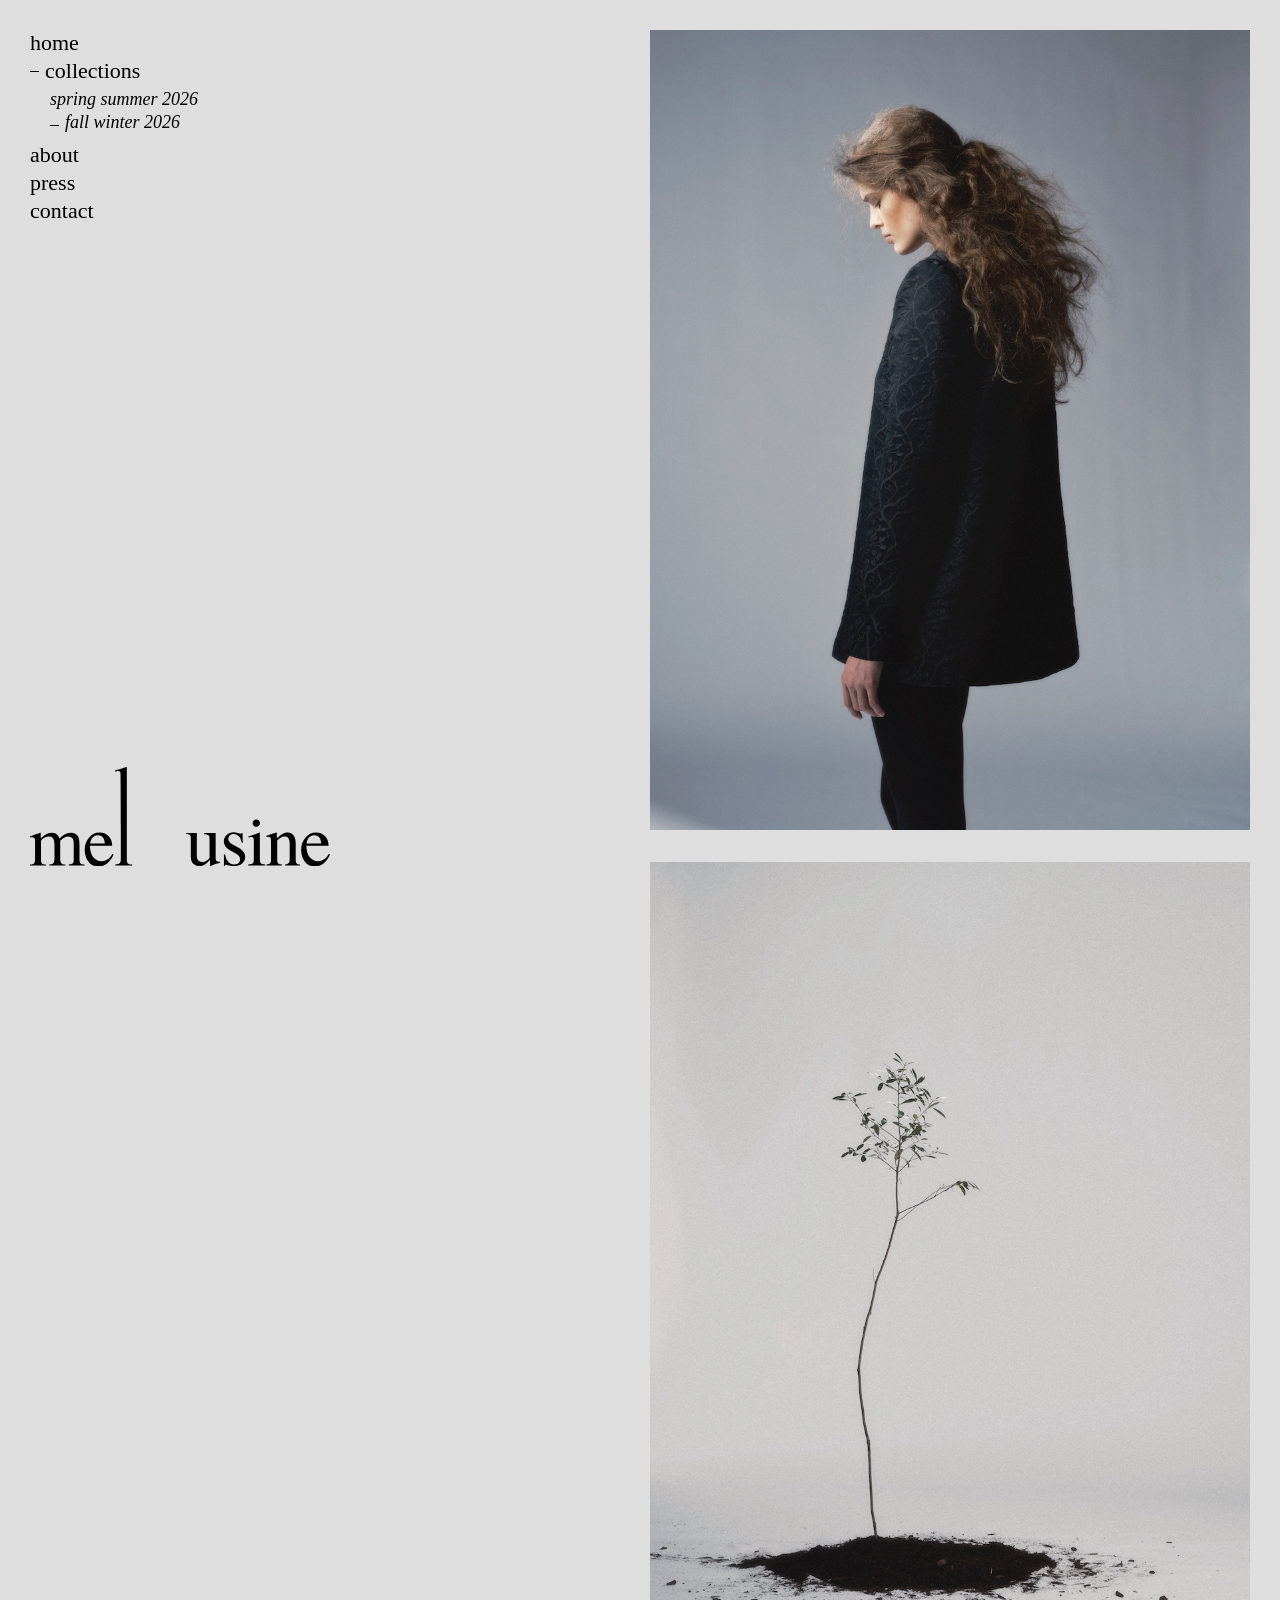
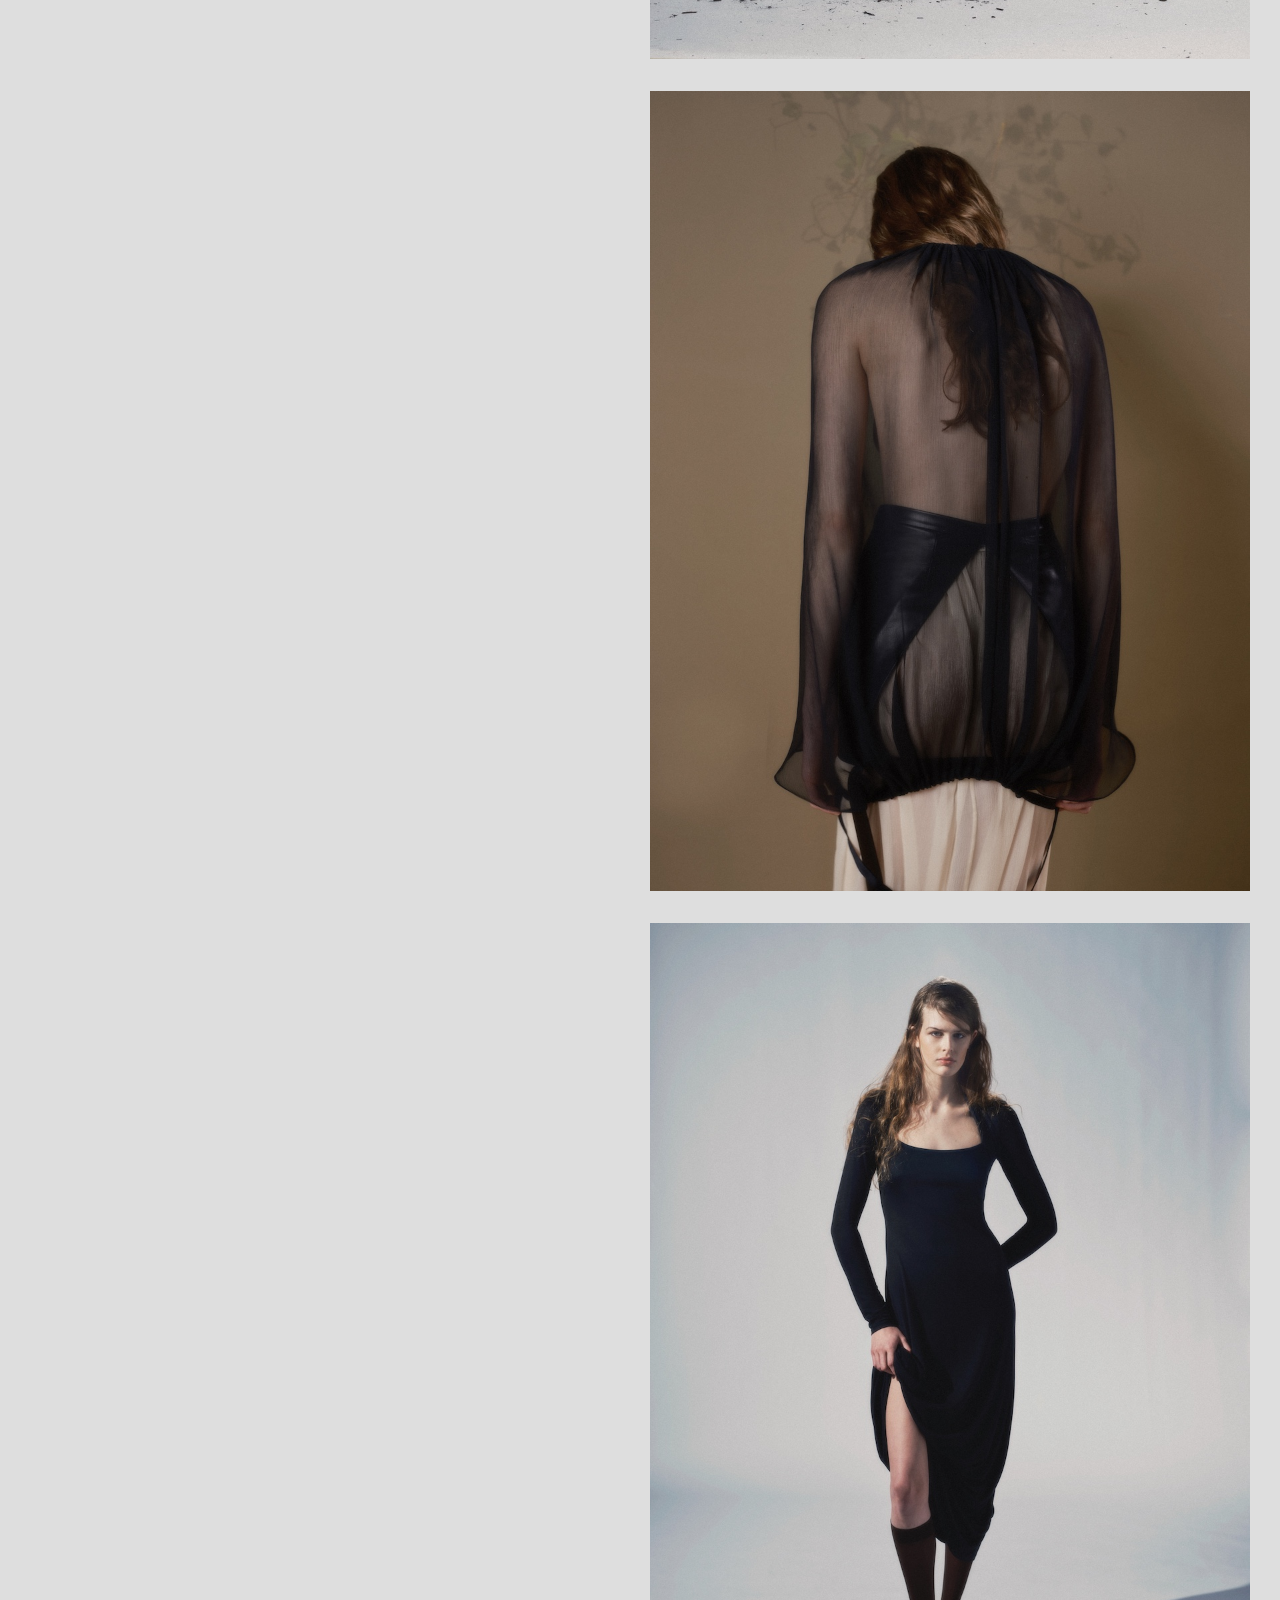
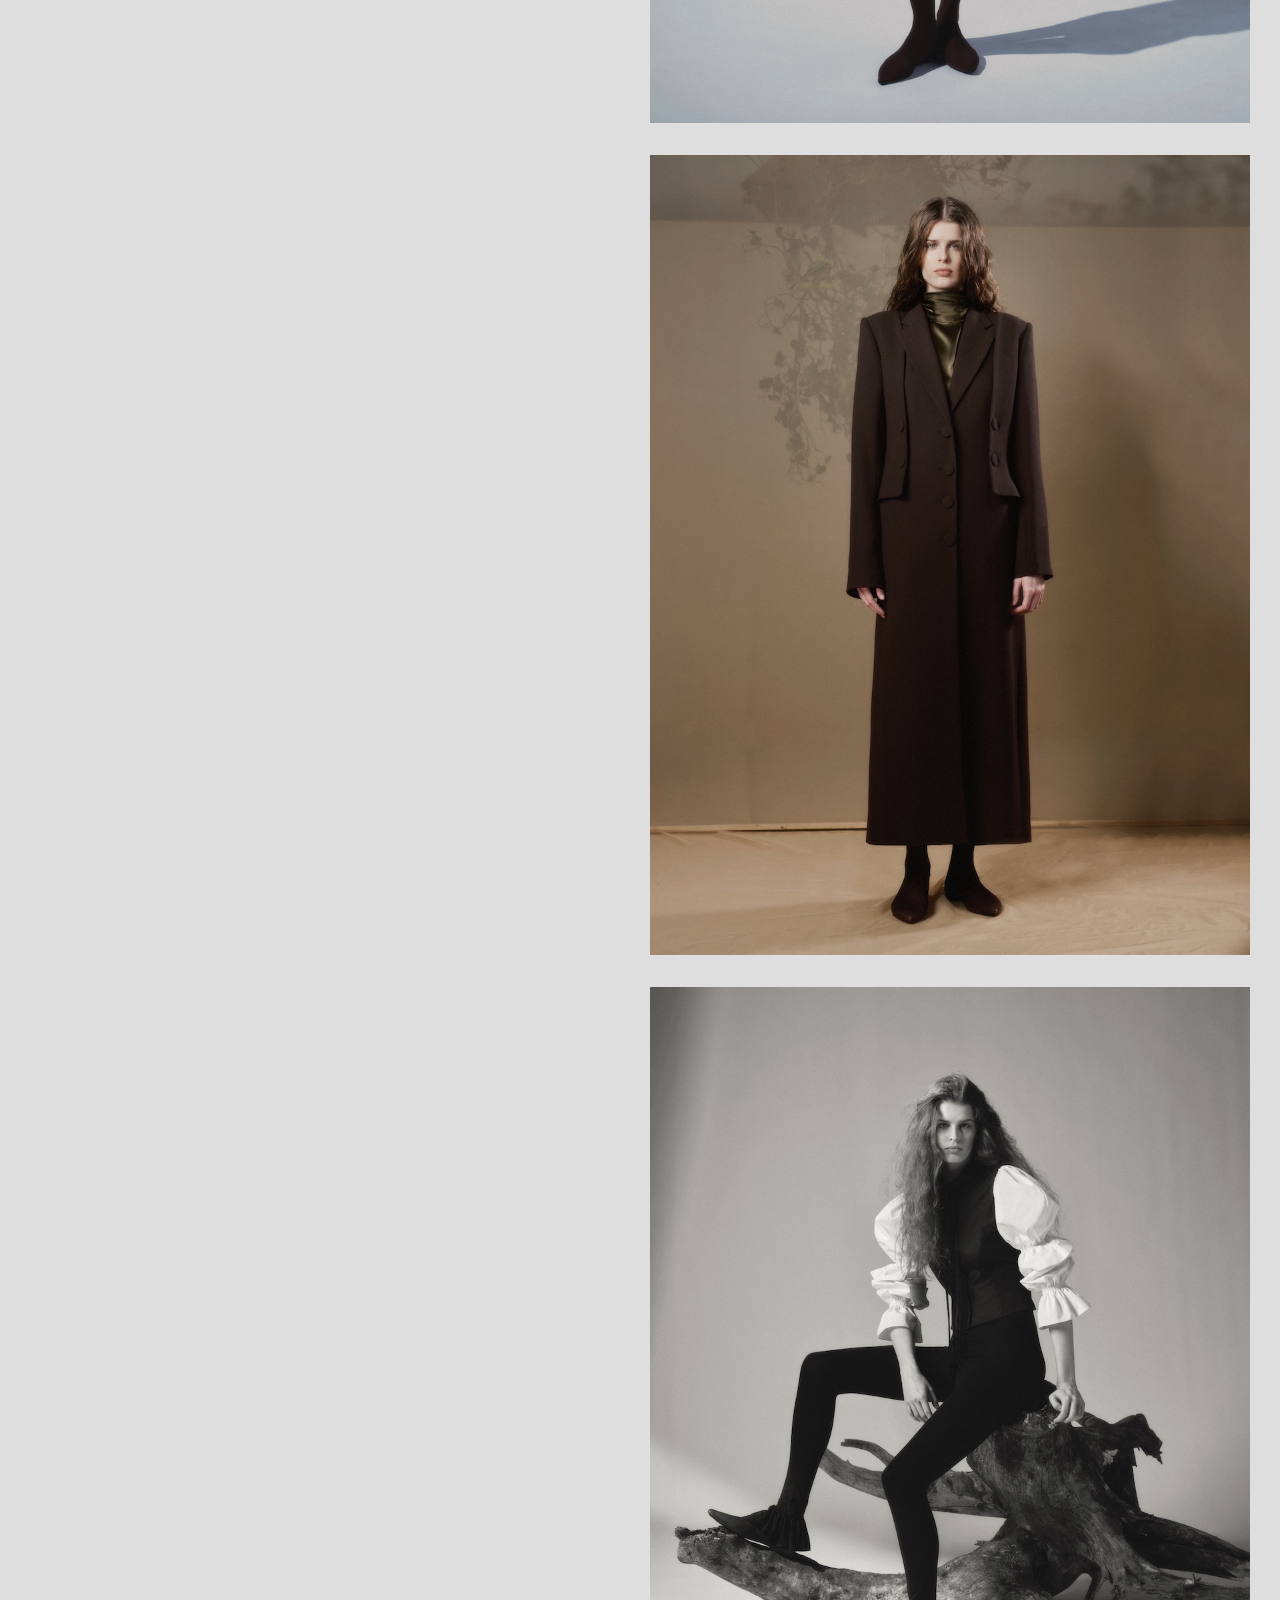
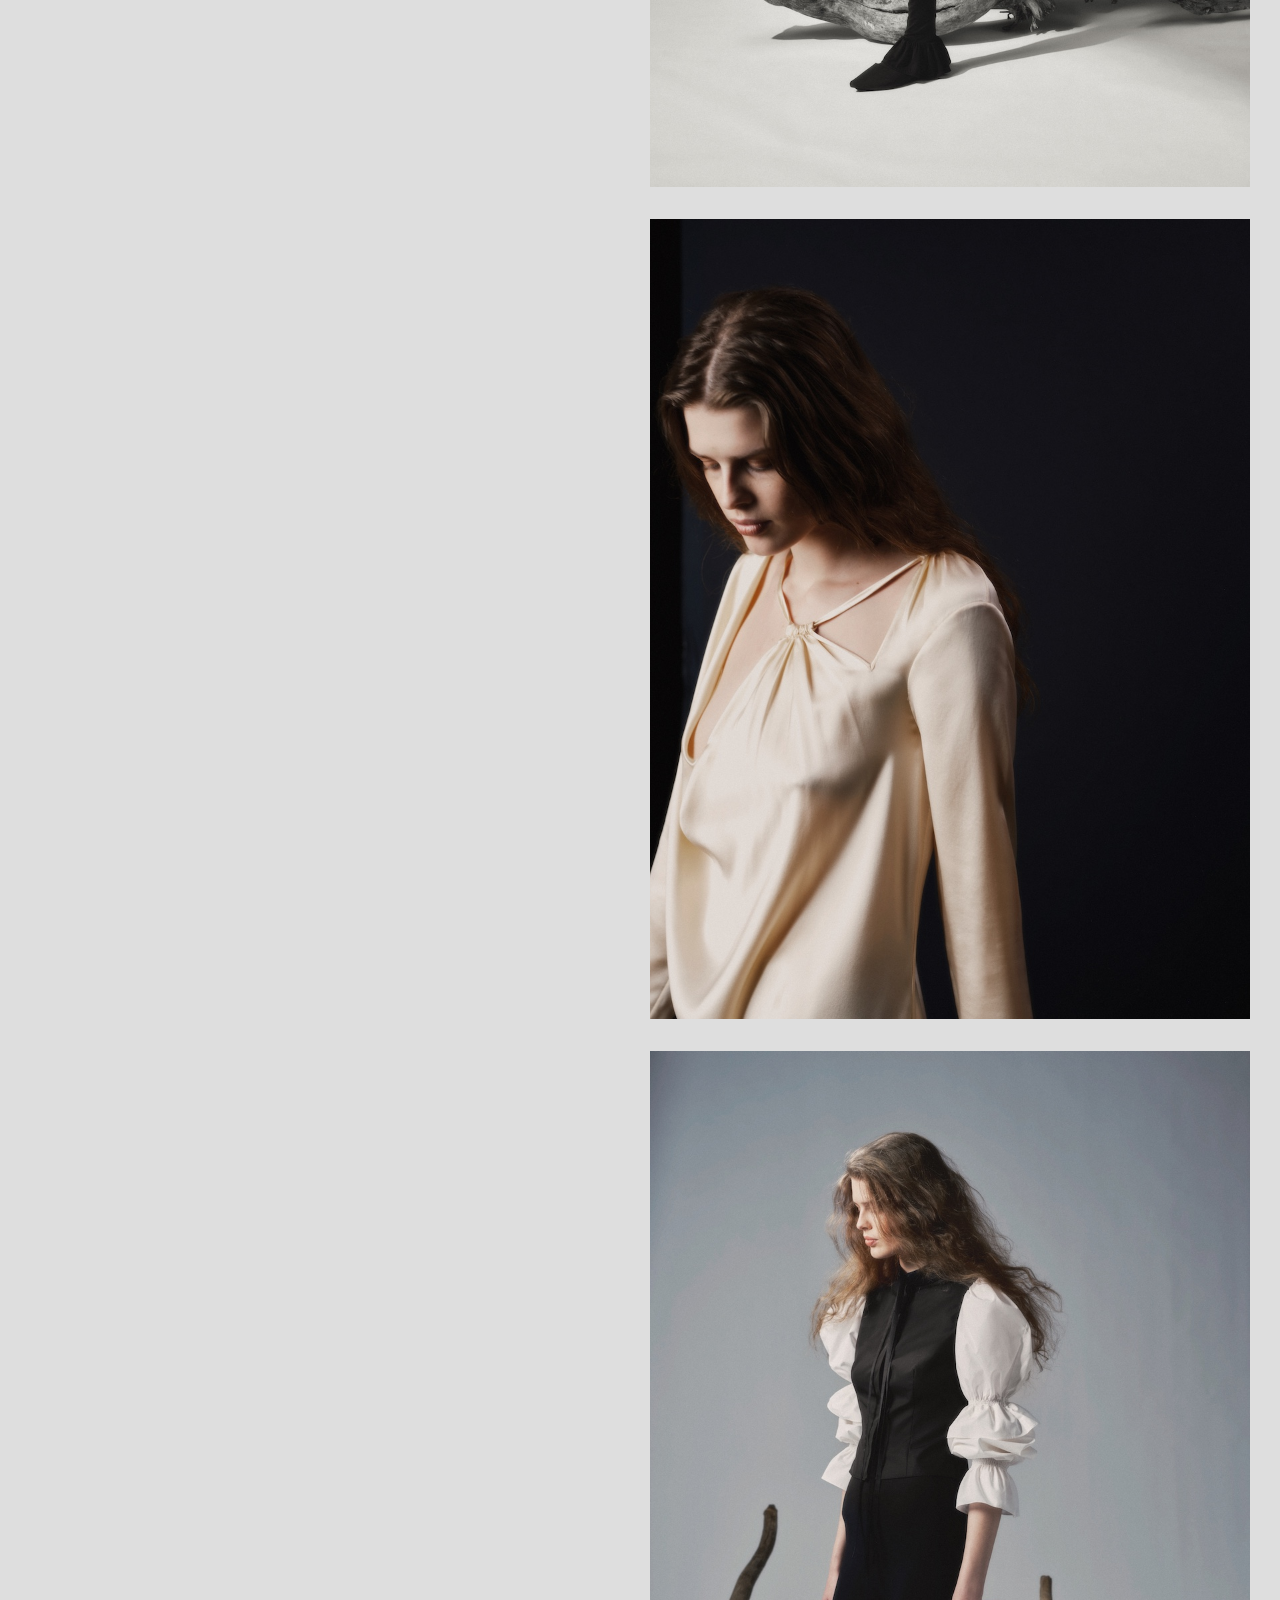
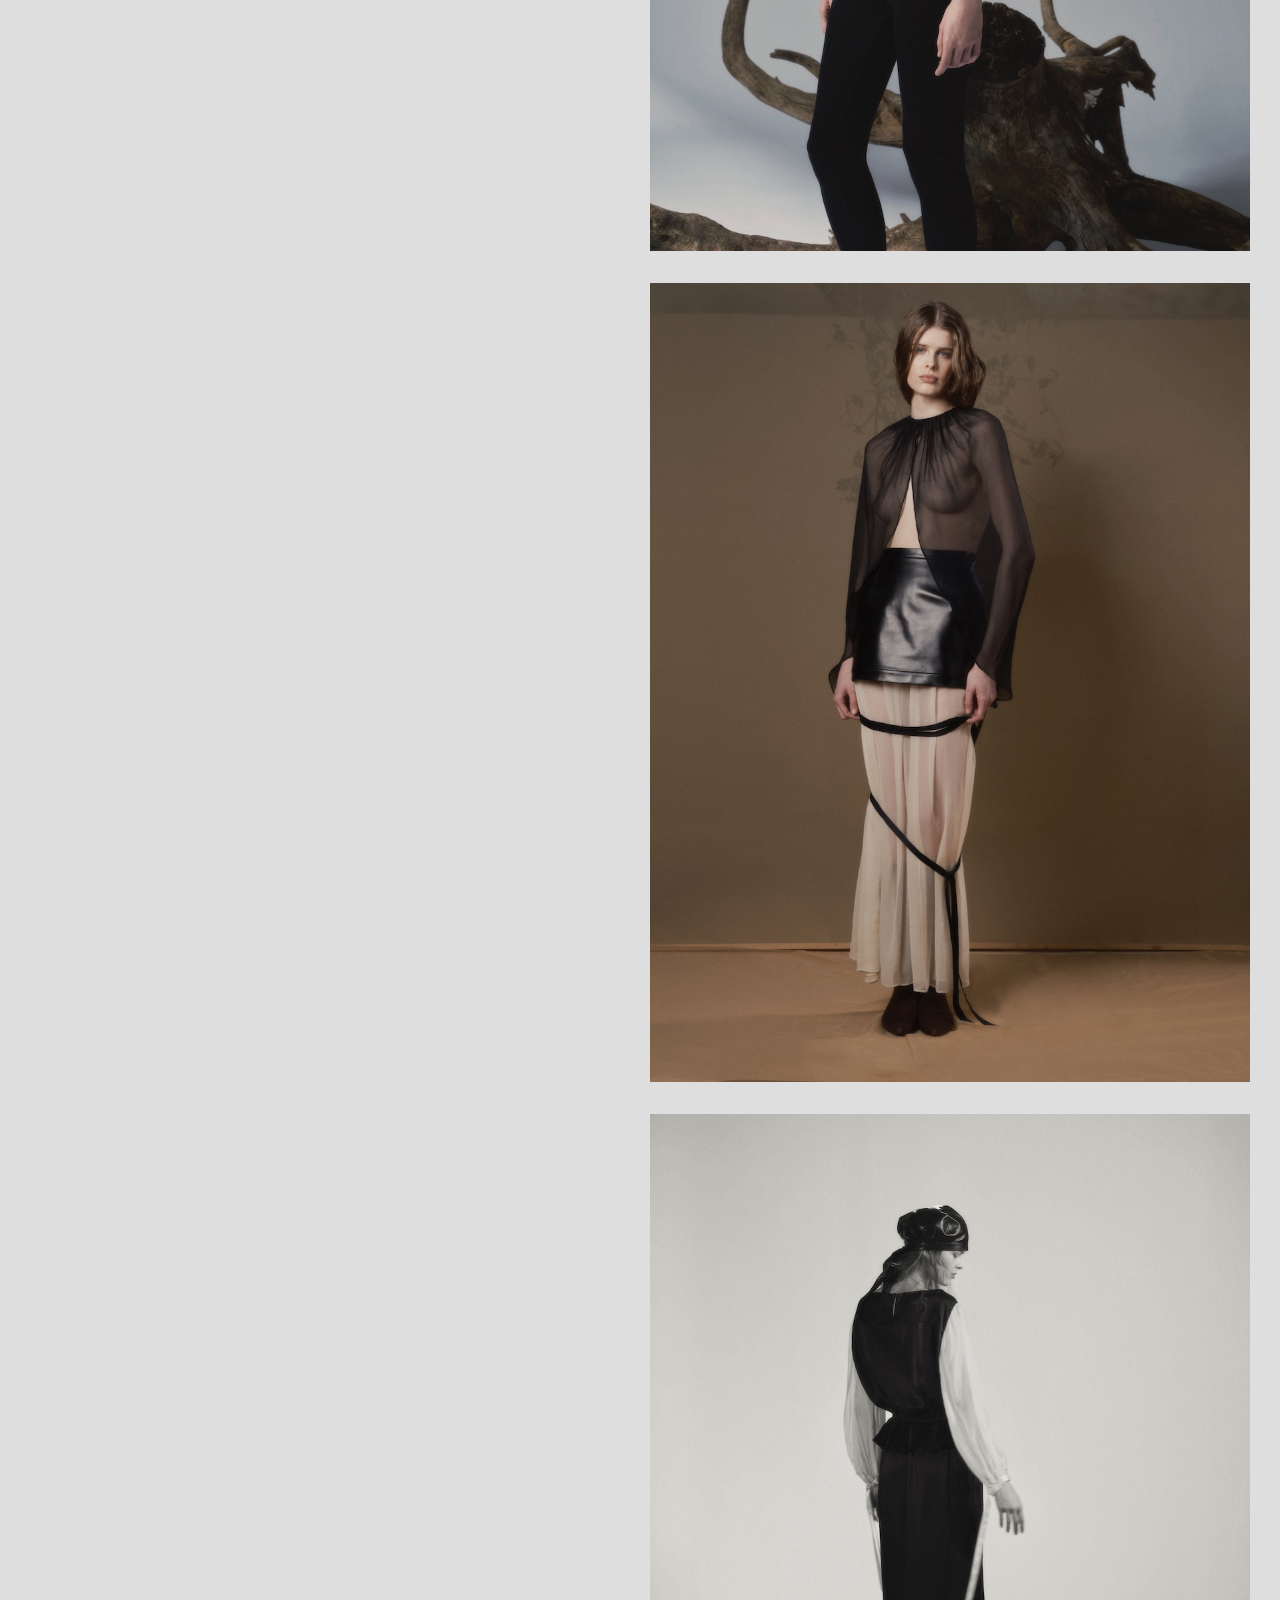
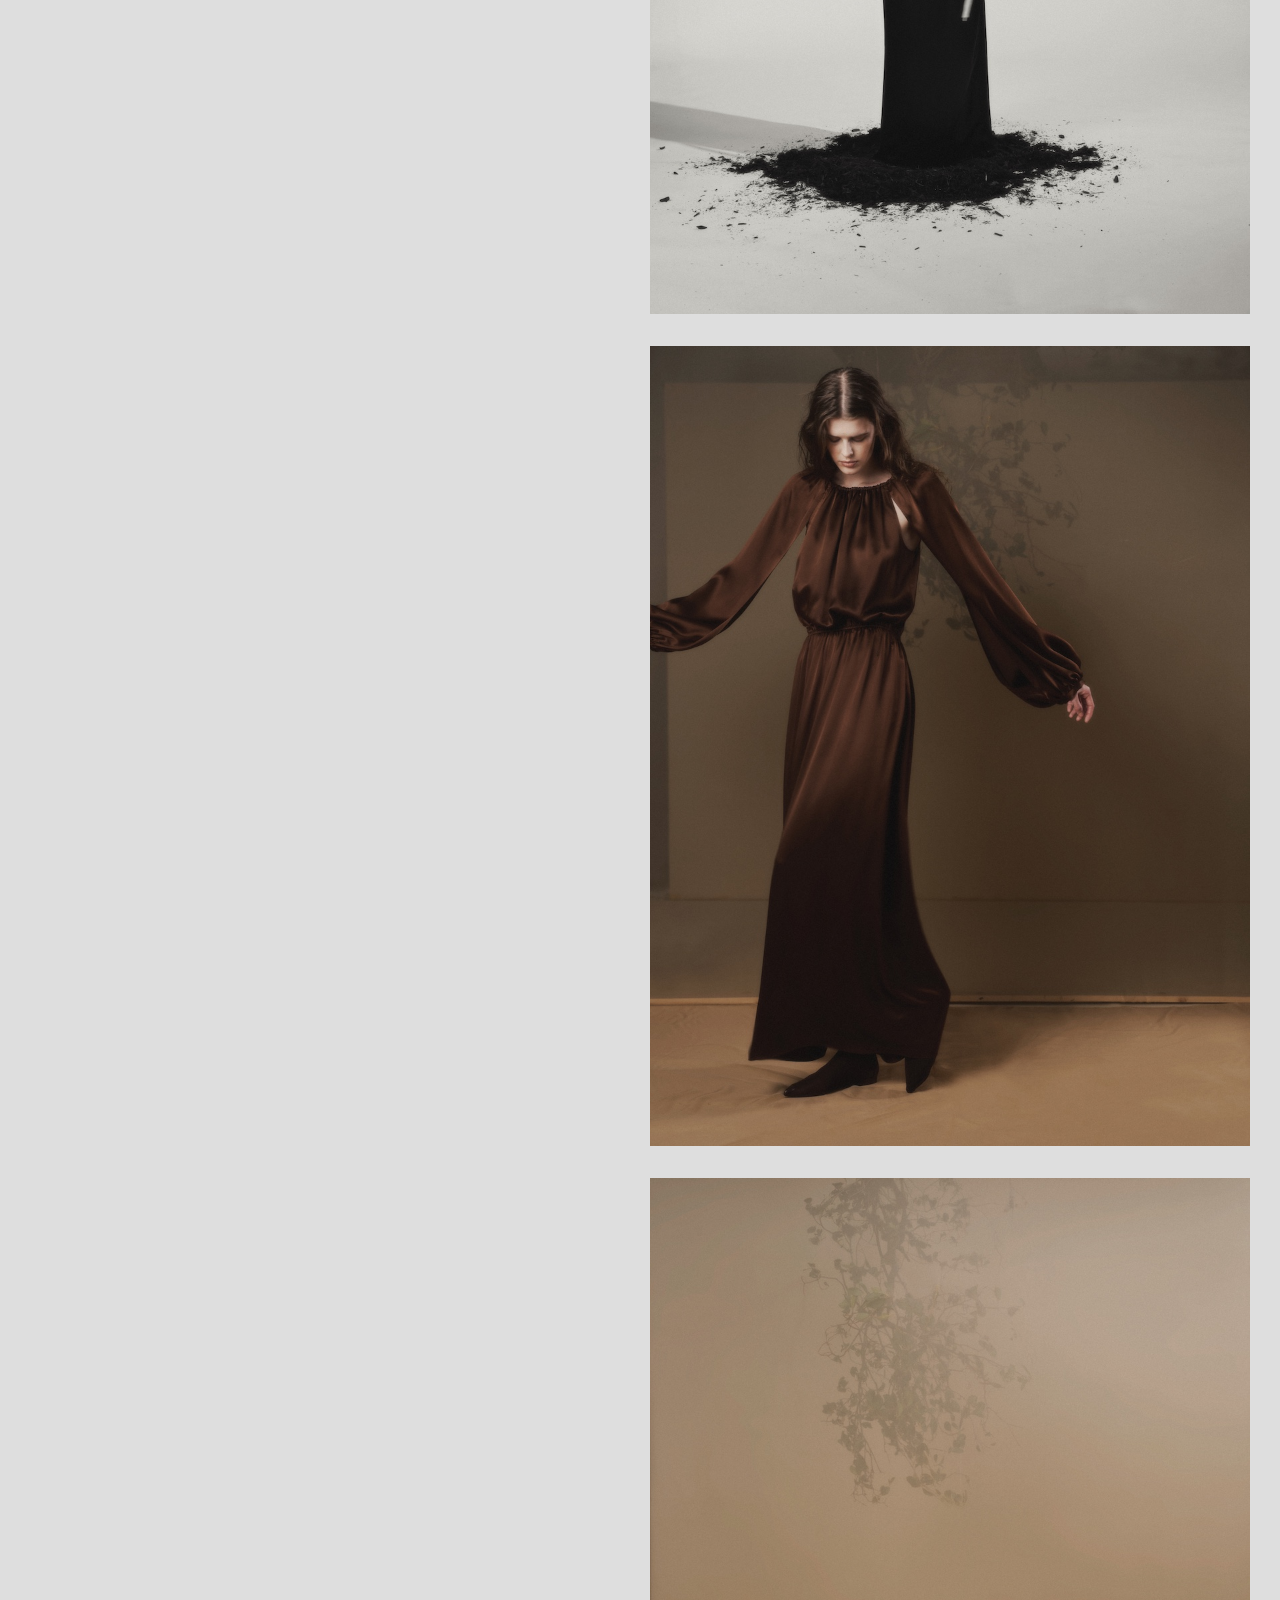
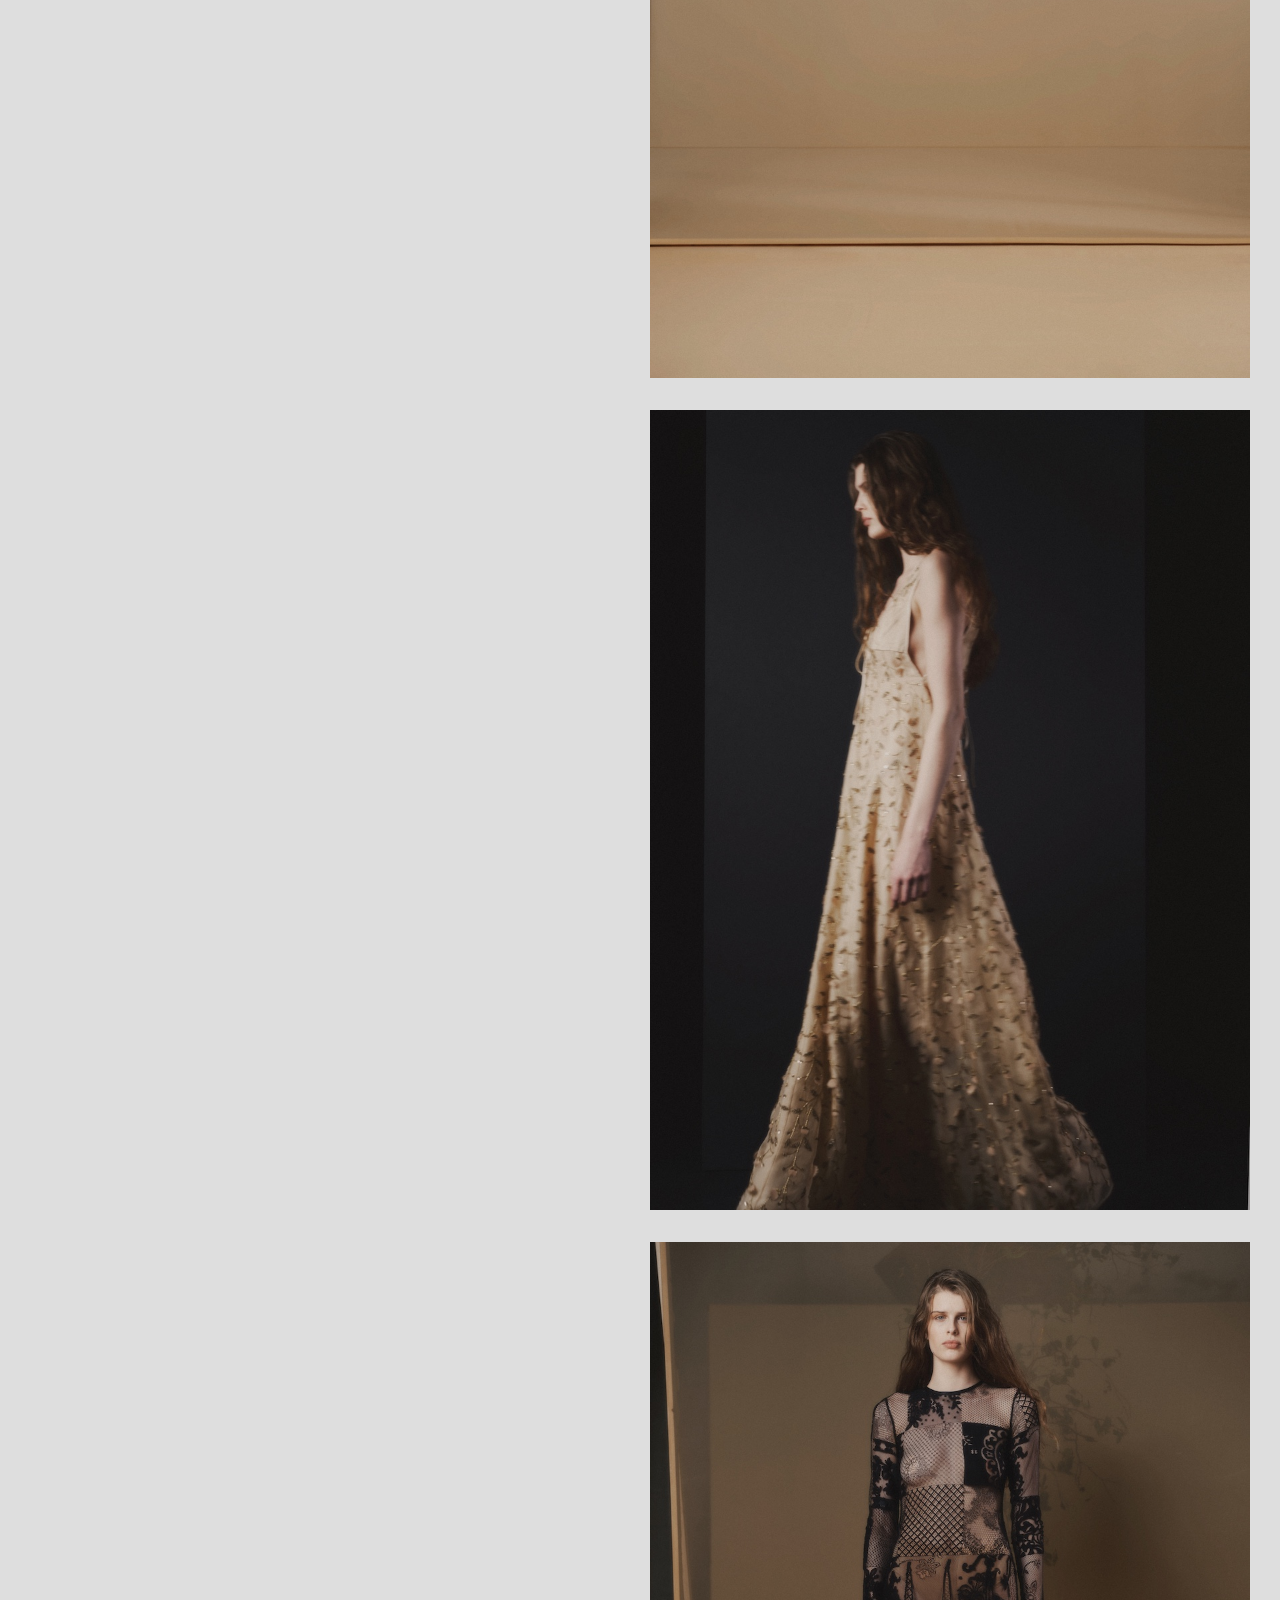
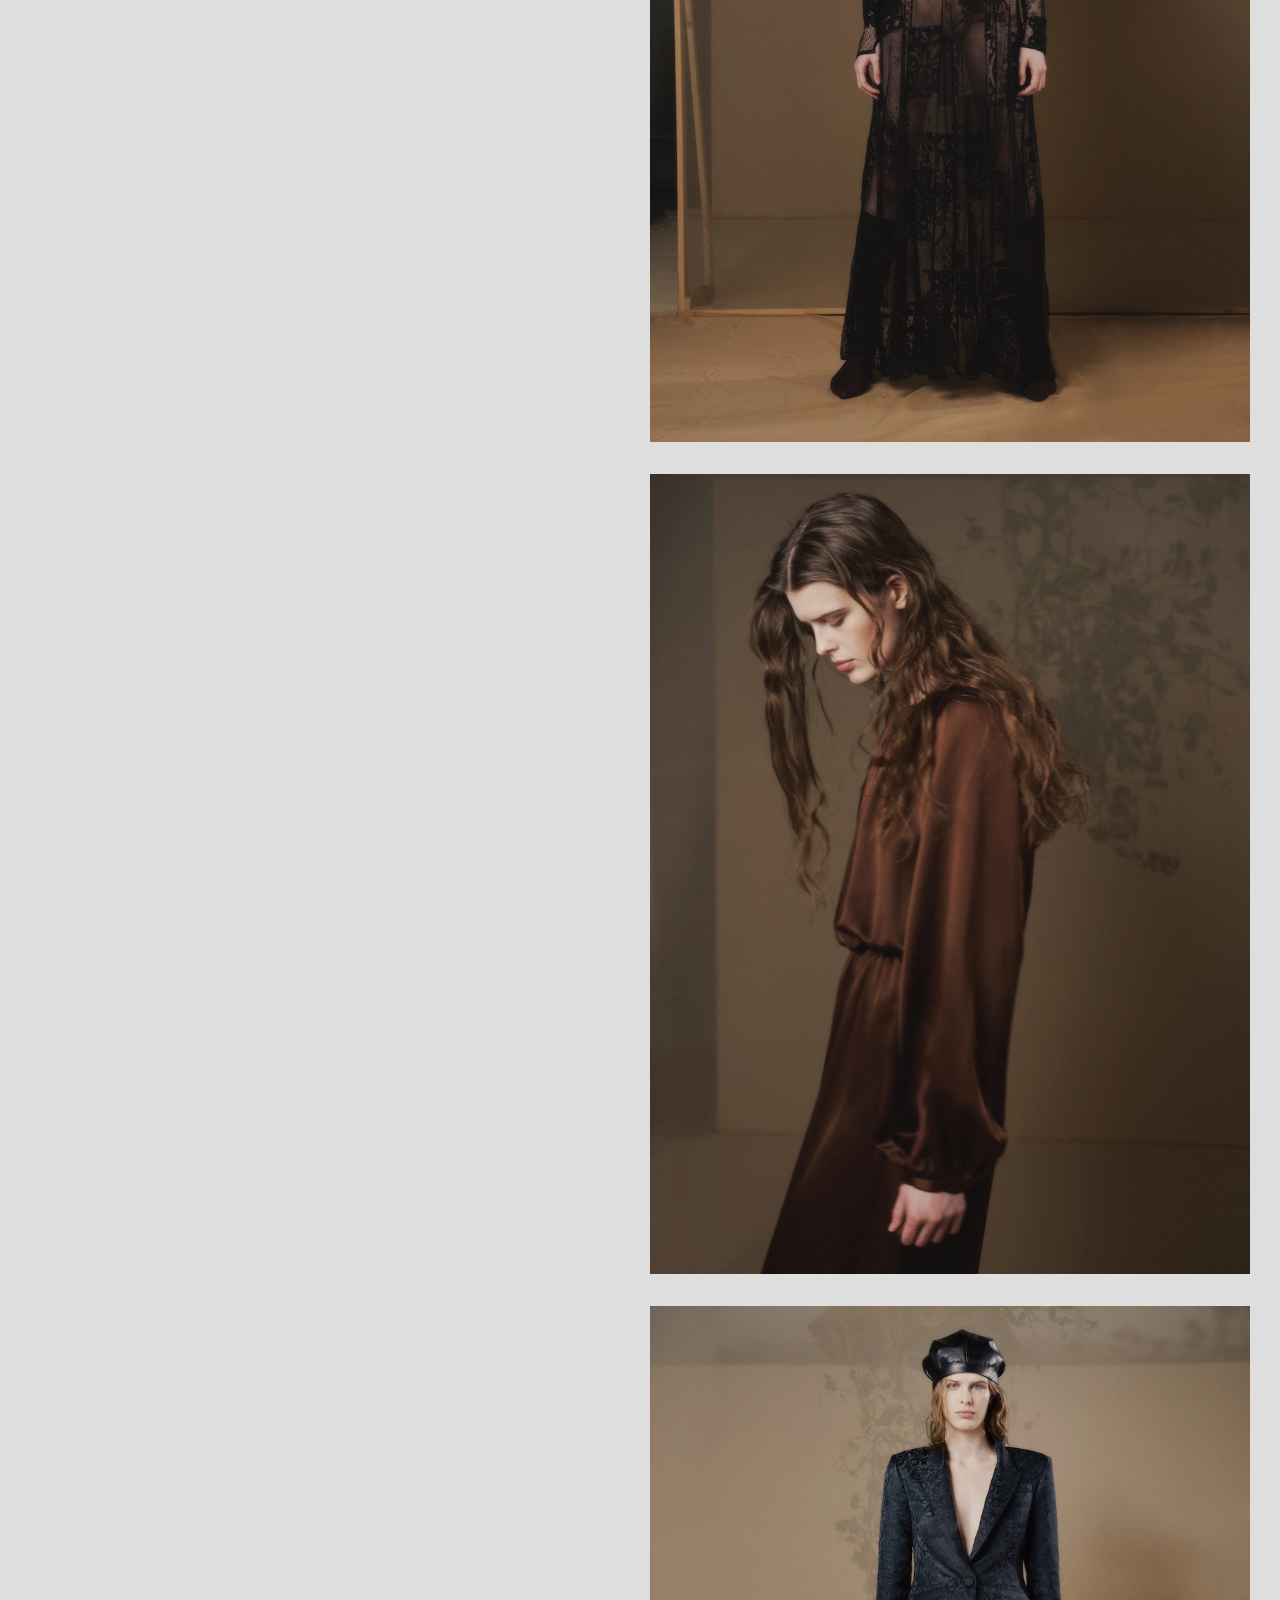
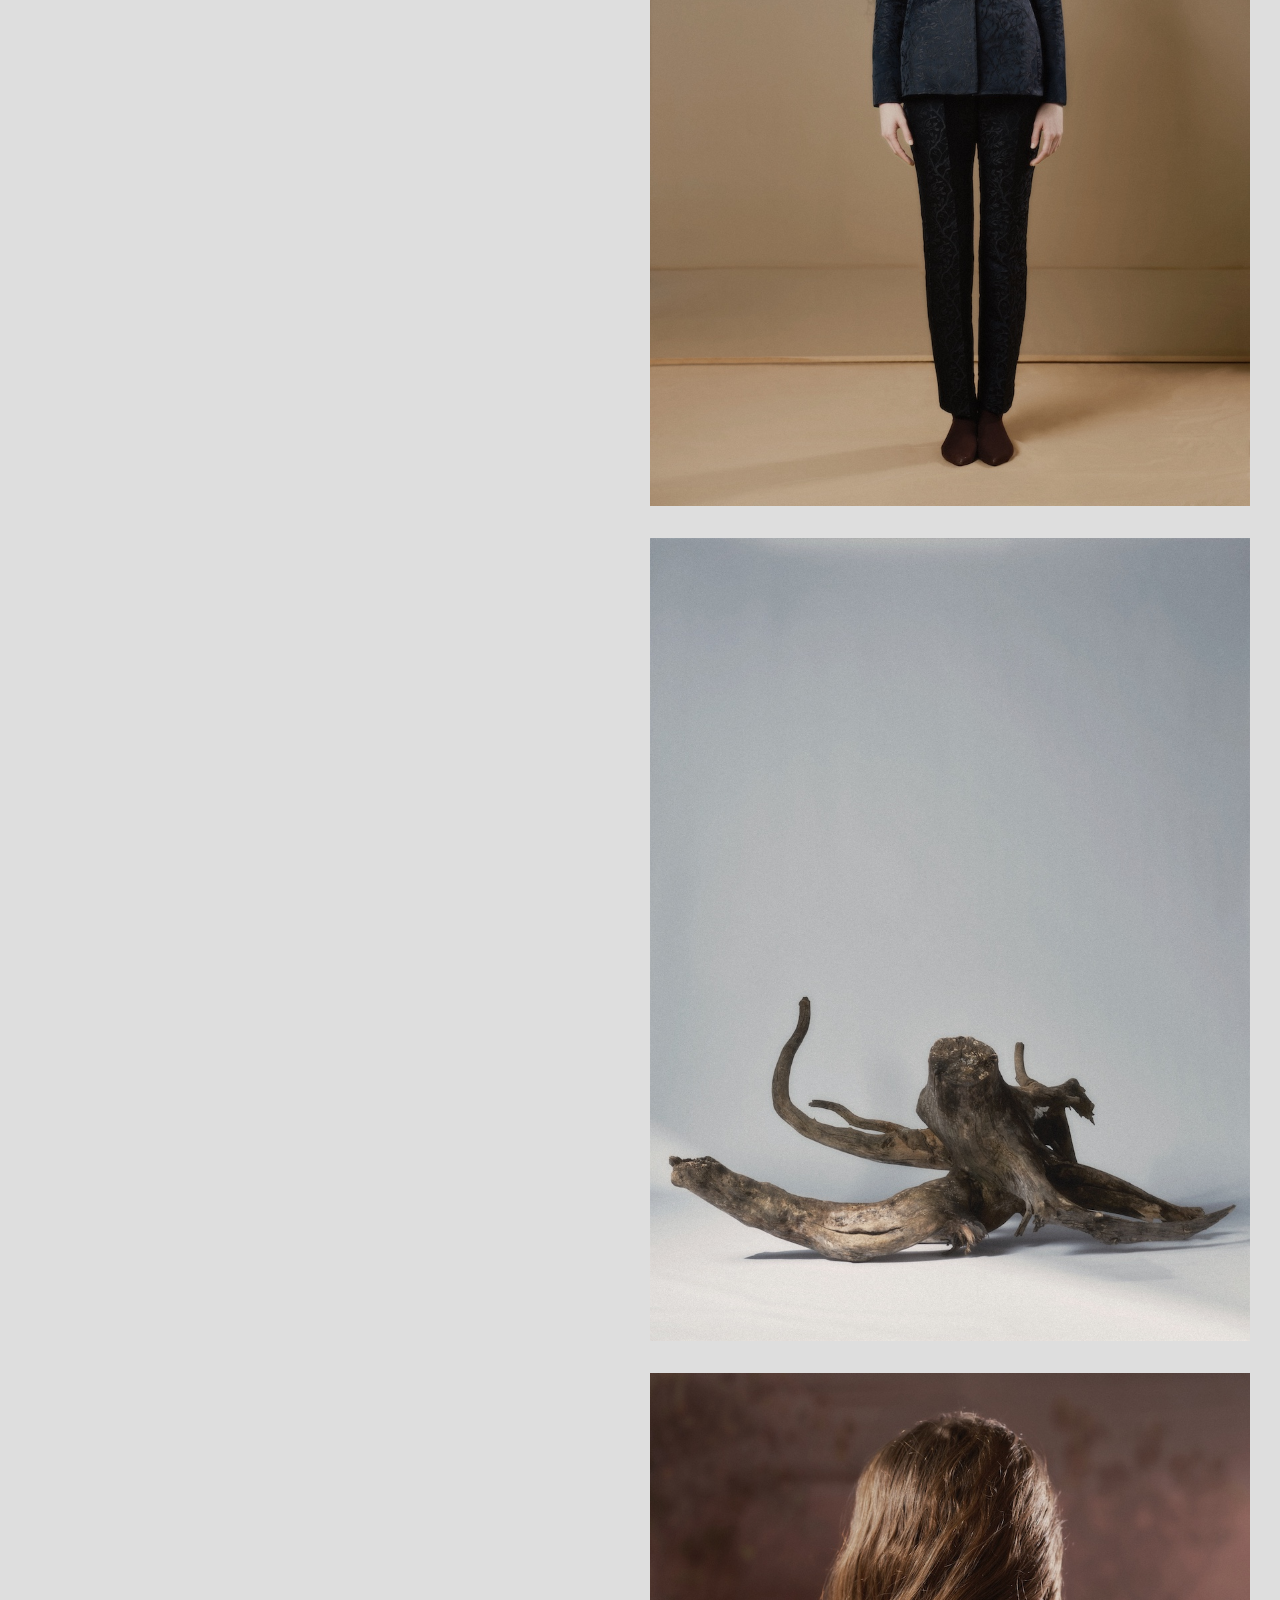
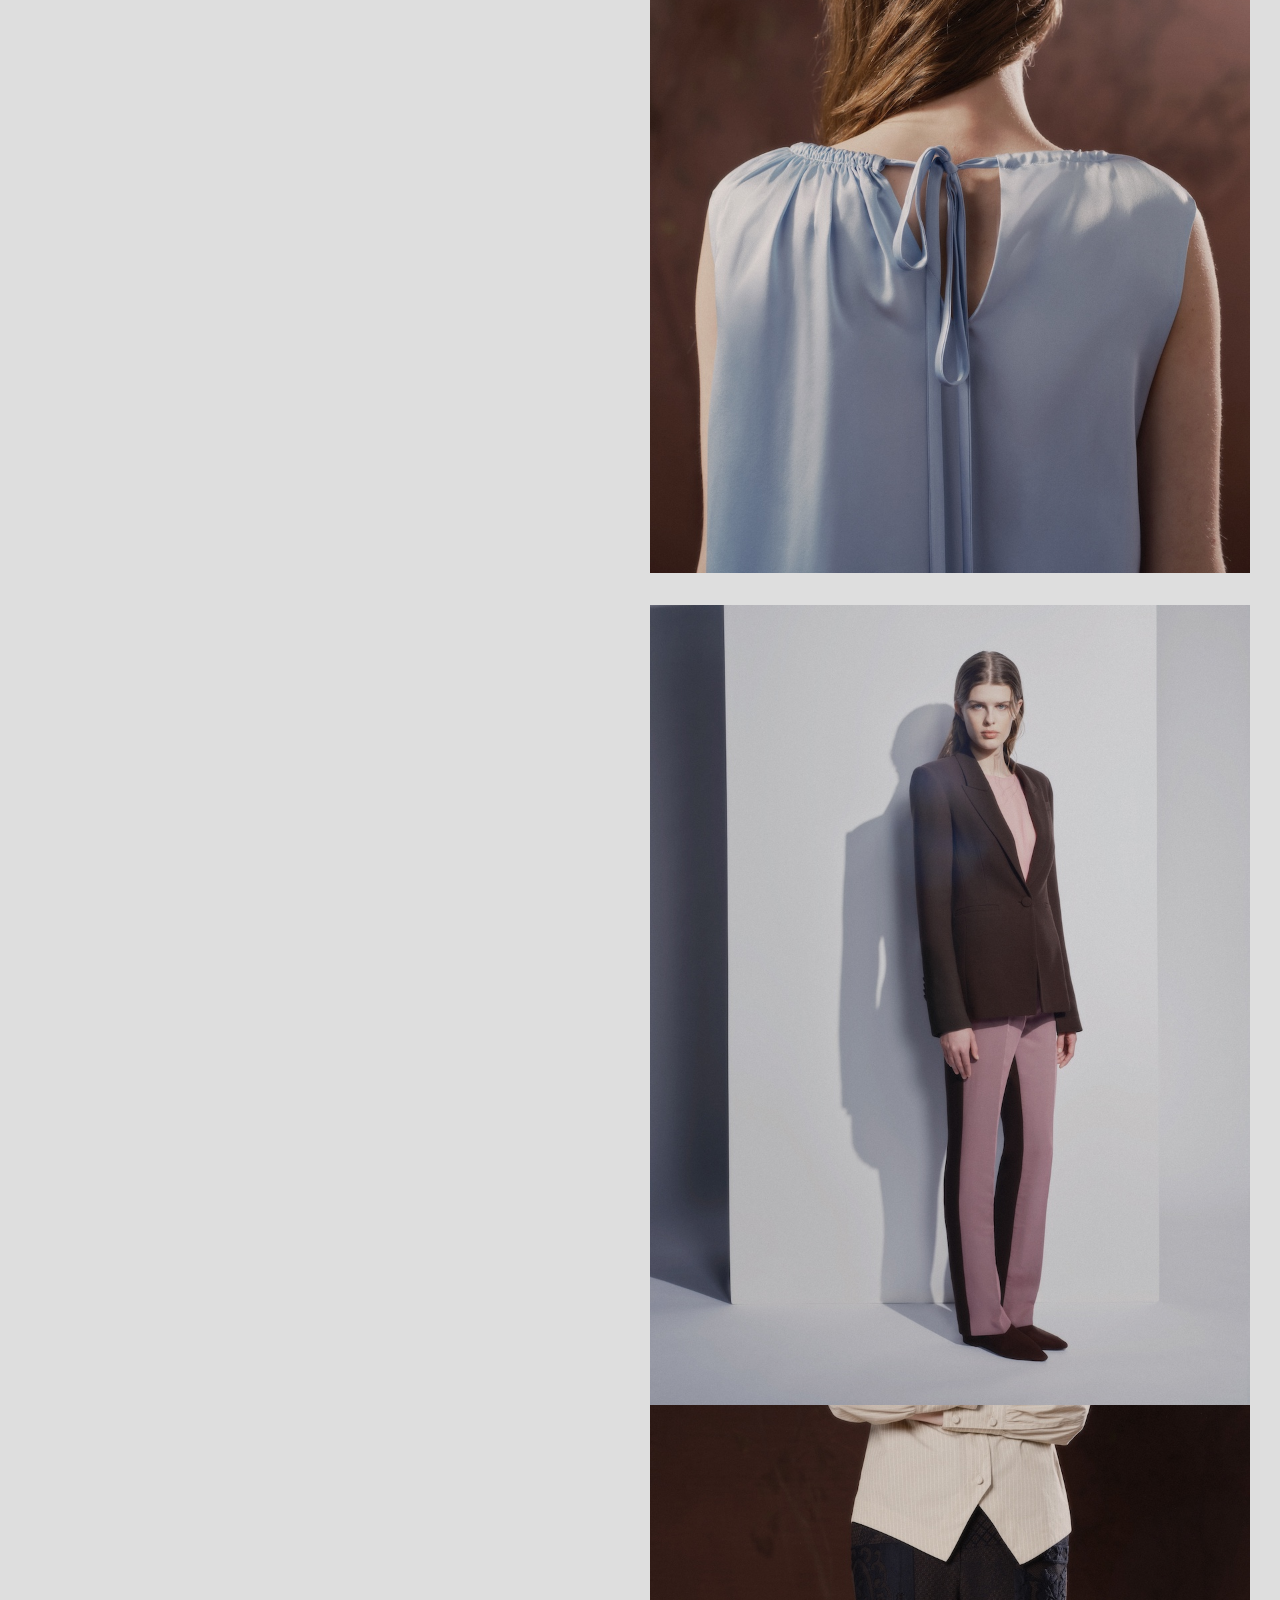
==== collections/fall-winter-2026/index.html @ 2b84a2a6 "fall winter press & collection" ====
<!DOCTYPE html>
<html lang="en">

<head>
  <meta charset="UTF-8" />
  <meta name="viewport" content="width=device-width, initial-scale=1.0" />
  <title>Fall Winter 2026 | Collections | Mel Usine</title>
  <link rel="short icon" href="../../public/favicon.ico" />
  <link rel="stylesheet" href="../../style.css" />
</head>

<body class="black">
  <main class="about">
    <header>
      <h1 style="display:none;">mel usine</h1>
      <nav>
        <ul>
          <li>
            <a href="/" title="go to home page">home</a>
          </li>
          <li>
            <a href="/collections/fall-winter-2026" class="active" title="go to collections page">collections</a>
            <ul class="subnav">
              <li><a href="/collections/spring-summer-2026">spring summer 2026</a></li>
              <li><a href="/collections/fall-winter-2026" class="active">fall winter 2026</a></li>
            </ul>
          </li>
          <li>
            <a href="/about" title="go to about page">about</a>
          </li>
          <li>
            <a href="/press/2026" title="go to press page">press</a>
          </li>
          <li>
            <a href="/contact" title="go to contact page">contact</a>
          </li>
        </ul>
      </nav>
    </header>

    <article class="grid">
      <div></div>
      <div class="coming-soon">
        <div class="coming-soon">
          <figure>
            <img src="../../public/fall-winter-2026/1.jpg" alt="" />
          </figure>
          <figure>
            <img src="../../public/fall-winter-2026/2.jpg" alt="" />
          </figure>
          <figure>
            <img src="../../public/fall-winter-2026/3.jpg" alt="" />
          </figure>
          <figure>
            <img src="../../public/fall-winter-2026/4.jpg" alt="" />
          </figure>
          <figure>
            <img src="../../public/fall-winter-2026/5.jpg" alt="" />
          </figure>
          <figure>
            <img src="../../public/fall-winter-2026/6.jpg" alt="" />
          </figure>
          <figure>
            <img src="../../public/fall-winter-2026/7.jpg" alt="" />
          </figure>
          <figure>
            <img src="../../public/fall-winter-2026/8.jpg" alt="" />
          </figure>
          <figure>
            <img src="../../public/fall-winter-2026/9.jpg" alt="" />
          </figure>
          <figure>
            <img src="../../public/fall-winter-2026/10.jpg" alt="" />
          </figure>
          <figure>
            <img src="../../public/fall-winter-2026/11.jpg" alt="" />
          </figure>
          <figure>
            <img src="../../public/fall-winter-2026/12.jpg" alt="" />
          </figure>
          <figure>
            <img src="../../public/fall-winter-2026/13.jpg" alt="" />
          </figure>
          <figure>
            <img src="../../public/fall-winter-2026/14.jpg" alt="" />
          </figure>
          <figure>
            <img src="../../public/fall-winter-2026/15.jpg" alt="" />
          </figure>
          <figure>
            <img src="../../public/fall-winter-2026/16.jpg" alt="" />
          </figure>
          <figure>
            <img src="../../public/fall-winter-2026/17.jpg" alt="" />
          </figure>
          <figure>
            <img src="../../public/fall-winter-2026/18.jpg" alt="" />
          </figure>
          <figure>
            <img src="../../public/fall-winter-2026/19.jpg" alt="" />
            <figure>
              <img src="../../public/fall-winter-2026/20.jpg" alt="" />
            </figure>
            <figure>
              <img src="../../public/fall-winter-2026/21.jpg" alt="" />
            </figure>
            <figure>
              <img src="../../public/fall-winter-2026/22.jpg" alt="" />
            </figure>
            <figure>
              <img src="../../public/fall-winter-2026/23.jpg" alt="" />
            </figure>
            <figure>
              <img src="../../public/fall-winter-2026/24.jpg" alt="" />
            </figure>
            <figure>
              <img src="../../public/fall-winter-2026/25.jpg" alt="" />
            </figure>
            <figure>
              <img src="../../public/fall-winter-2026/26.jpg" alt="" />
            </figure>
            <figure>
              <img src="../../public/fall-winter-2026/27.jpg" alt="" />
            </figure>
            <figure>
              <img src="../../public/fall-winter-2026/28.jpg" alt="" />
            </figure>
            <figure>
              <img src="../../public/fall-winter-2026/29.jpg" alt="" />
            </figure>
            <figure>
              <img src="../../public/fall-winter-2026/30.jpg" alt="" />
            </figure>
        </div>
      </div>
    </article>
  </main>

  <footer>
    <div class="footer-locked">
      <?xml version="1.0" encoding="UTF-8"?>
      <svg id="Layer_1" data-name="Layer 1" xmlns="http://www.w3.org/2000/svg" viewBox="0 0 1180.61792 391.07813">
        <path
          d="M0,384.17466c7.18132-.64318,11.96657-1.84035,14.36092-3.59152,3.68242-2.66877,5.52448-8.00802,5.52448-16.01775v-71.39466c0-6.81084-.89702-11.27537-2.69278-13.39357s-4.76468-3.17645-8.90675-3.17645c-1.93297,0-3.38398.09262-4.34961.27614-.96734.18524-2.09591.50597-3.38398.96563v-4.83328l9.9427-3.31366c3.5898-1.19546,9.48133-3.35997,17.67629-6.49011,8.19154-3.12843,12.51885-4.69607,12.98022-4.69607.45966,0,.7358.23154.82842.6912.0909.46137.13893,1.3361.13893,2.62417v18.64192c9.11257-8.28587,16.98509-14.01617,23.61241-17.19262,6.62904-3.17645,13.4416-4.76468,20.43768-4.76468,9.48133,0,17.0314,3.22447,22.6485,9.66656,2.94491,3.50061,5.38556,8.24128,7.31853,14.2237,6.81084-6.90346,12.74868-12.01288,17.8135-15.32826,8.74553-5.70629,17.67629-8.56201,26.79058-8.56201,14.82058,0,24.71697,6.03217,29.68917,18.09136,2.85229,6.81427,4.281,17.58539,4.281,32.31335v57.30817c0,6.53814,1.4493,10.97865,4.34961,13.32497,2.90031,2.34803,8.12293,3.89167,15.673,4.62746v3.5898h-62.27866v-3.86594c8.00973-.7358,13.27866-2.34803,15.81193-4.83328,2.52984-2.48696,3.79733-7.54836,3.79733-15.19105v-59.51728c0-8.92905-.96734-15.51178-2.90031-19.74819-3.40799-7.54664-10.08163-11.32339-20.02433-11.32339-5.98414,0-11.92198,1.98099-17.8135,5.93783-3.40628,2.30344-7.59467,5.98586-12.56687,11.04897v70.70174c0,7.45745,1.31209,13.11915,3.93626,16.9868,2.62417,3.86594,8.16924,5.93783,16.64035,6.21397v3.5898h-63.38493v-3.5898c8.74553-1.10455,14.31461-3.22276,16.70895-6.3529,2.39434-3.12843,3.59152-10.86202,3.59152-23.19906v-38.58907c0-14.14824-.92103-23.88512-2.76138-29.21408-3.03924-9.02167-9.48304-13.53422-19.33312-13.53422-5.6171,0-11.14159,1.54363-16.57174,4.62746-5.43358,3.08555-10.21884,7.11099-14.36092,12.08149v75.53674c0,6.9978,1.21775,11.83108,3.65841,14.49984,2.43894,2.6722,7.75589,4.05289,15.95086,4.14379v3.5898H0v-3.5898Z" />
        <path
          d="M308.64221,271.69711c9.75575,8.97707,14.63705,21.70517,14.63705,38.18258h-87.68855c.91932,21.3124,5.7526,36.83619,14.49984,46.57307,8.74553,9.73517,19.10158,14.60275,31.06987,14.60275,9.66656,0,17.81522-2.52469,24.44254-7.57751,6.62904-5.0511,12.75039-12.21698,18.3675-21.49592l4.83328,1.65512c-3.77675,11.71273-10.84144,22.54559-21.19749,32.50373-10.35777,9.95985-23.03955,14.93721-38.04537,14.93721-17.30925,0-30.68053-6.53471-40.11555-19.60926-9.43673-13.07113-14.15338-28.12325-14.15338-45.15465,0-18.50471,5.47475-34.47615,16.43281-47.91946,10.95464-13.43988,25.22294-20.16154,42.80833-20.16154,12.98022,0,24.34993,4.48854,34.10911,13.4639ZM242.4959,282.26241c-2.94834,4.97049-5.06483,11.23249-6.3529,18.78085h58.27551c-1.01537-9.20519-2.7631-16.06406-5.24835-20.5766-4.51083-8.10063-12.06091-12.15181-22.64679-12.15181-10.49498,0-18.50471,4.64976-24.02748,13.94757Z" />
        <path
          d="M335.43794,383.89853c8.56029-.82842,14.36092-2.55557,17.39844-5.17974,3.03924-2.62246,4.55714-7.75417,4.55714-15.39686v-134.91509c0-6.07676-.50597-204.14781-1.5179-206.44953-1.84378-3.86765-5.57251-5.80062-11.18618-5.80062-1.28979,0-2.69278.13893-4.2124.41507-1.5179.27614-3.43029.68949-5.7303,1.24177v-4.55714c12.42795-3.31366,27.38745-7.73188,44.88022-13.25636.64318,0,1.03595.27614,1.17316.82842.13893.55228.20753,1.74945.20753,3.59152v359.45427c0,8.00973,1.38069,13.18776,4.14208,15.53579,2.7631,2.34803,8.46939,3.84536,17.12402,4.48854v3.86594h-66.8358v-3.86594Z" />
        <path
          d="M656.53452,259.89176v88.37804c0,6.262.87301,11.2788,2.62417,15.05212,3.40456,6.9978,9.66485,10.49498,18.77913,10.49498,6.26028,0,12.38164-2.0719,18.3675-6.21397,3.40456-2.30001,6.85715-5.47646,10.35605-9.52764v-75.67567c0-7.08698-1.38069-11.73674-4.14208-13.94757-2.7631-2.20911-8.28587-3.54178-16.57174-4.00315v-4.55714h44.60408v97.21618c0,6.262,1.12685,10.56358,3.38398,12.91162,2.2537,2.34803,7.01838,3.38398,14.29231,3.10784v3.86594c-5.06483,1.38069-8.79355,2.41664-11.18618,3.10784-2.39434.68949-6.39921,1.95698-12.0146,3.79733-2.39434.82842-7.64269,2.80941-15.74161,5.93783-.46137,0-.73751-.20753-.82842-.6226-.09262-.41335-.13893-.89702-.13893-1.4493v-22.23344c-6.26028,7.45745-11.96829,12.98194-17.1223,16.57174-7.82621,5.52277-16.11208,8.28587-24.85761,8.28587-8.00973,0-15.55809-2.85743-22.64679-8.5723-7.18132-5.62396-10.77112-15.0727-10.77112-28.34622v-71.75999c0-7.30824-1.56593-12.1964-4.69435-14.6645-2.0273-1.55049-6.3529-2.64647-12.98194-3.28793v-3.86594h41.29042Z" />
        <path
          d="M763.2852,344.26493h4.55714c2.11134,10.49498,4.9602,18.55273,8.54143,24.16641,6.42837,10.31146,15.8428,15.46719,28.24331,15.46719,6.88631,0,12.32847-1.91067,16.32476-5.73202,3.99629-3.81791,5.99443-8.76783,5.99443-14.84459,0-3.86594-1.15258-7.59467-3.45259-11.18447-2.30344-3.59152-6.3529-7.0887-12.15009-10.49498l-15.46204-8.83815c-11.32168-6.07676-19.65386-12.19812-24.99654-18.3675-5.34268-6.16595-8.01488-13.43988-8.01488-21.81837,0-10.30974,3.68242-18.78085,11.04725-25.40817,7.36484-6.62904,16.61633-9.9427,27.75792-9.9427,4.87787,0,10.23942.92103,16.08635,2.76138,5.84522,1.84207,9.13658,2.76138,9.87409,2.76138,1.65683,0,2.85229-.22811,3.59152-.68949.7358-.45966,1.38069-1.19546,1.93297-2.20911h3.31366l.96734,38.52732h-4.281c-1.84378-8.92905-4.32903-15.88054-7.45745-20.85274-5.70972-9.20347-13.94757-13.80864-24.71868-13.80864-6.44552,0-11.50863,1.98099-15.18933,5.93783-3.68413,3.96027-5.52448,8.61003-5.52448,13.94757,0,8.47111,6.3529,16.01775,19.05699,22.64679l18.22857,9.80549c19.60926,10.68021,29.41304,23.10816,29.41304,37.28384,0,10.86373-4.06661,19.74819-12.20155,26.65165-8.13494,6.90518-18.77227,10.35777-31.912,10.35777-5.51591,0-11.76419-.92103-18.74826-2.7631-6.98407-1.84035-11.12101-2.76138-12.40737-2.76138-1.10455,0-2.06847.39277-2.89517,1.17487-.82842.78211-1.4716,1.72544-1.92954,2.82999h-3.5898v-44.60408Z" />
        <path
          d="M858.43806,383.89853c9.84837-.91932,16.06406-2.60016,18.64192-5.04081,2.57615-2.43894,3.86594-9.04568,3.86594-19.8168v-65.87018c0-5.98243-.41335-10.12622-1.24177-12.42795-1.38241-3.77332-4.281-5.6617-8.70093-5.6617-1.01365,0-2.00158.09262-2.96892.27614-.96563.18524-3.75102.92103-8.35448,2.20911v-4.281l5.93783-1.93297c16.11037-5.24663,27.34286-9.20519,33.69576-11.87567,2.57615-1.10455,4.23298-1.65683,4.97049-1.65683.18352.64489.27614,1.3361.27614,2.0719v99.14915c0,10.49498,1.26406,17.07771,3.79733,19.74819,2.53156,2.67048,8.26186,4.37362,17.19262,5.10942v3.86594h-67.11194v-3.86594ZM880.39364,210.79324c2.62657-2.70161,5.83659-4.11992,9.63016-4.25194,4.01135-.1396,8.02235,1.43047,10.84209,4.28695,2.65872,2.69336,4.02778,5.95583,4.10569,9.78592.07986,3.9263-1.50878,7.81502-4.31863,10.55854-2.78767,2.72186-6.13503,4.08195-10.04046,4.08195-4.60296,0-8.37339-1.80235-11.31132-5.40959-1.72129-2.11343-2.77636-4.75718-2.99261-7.47428-.36177-4.54539.99994-8.40615,4.08509-11.57754Z" />
        <path
          d="M930.94071,383.89853c6.53642-.82842,11.11586-2.46295,13.74003-4.9036,2.62417-2.43722,3.93626-7.89139,3.93626-16.36249v-70.15118c0-5.8435-.55228-9.95471-1.65683-12.33018-1.75116-3.47146-5.34096-5.20718-10.77112-5.20718-.83013,0-1.68084.04631-2.55557.13721-.87644.09262-1.95698.23154-3.24506.41507v-4.83328c3.77332-1.10455,12.70409-3.95856,26.79058-8.56201l12.98022-4.281c.64318,0,1.03595.22983,1.17316.68949.13893.46309.20753,1.10627.20753,1.93468v20.29875c8.45395-7.91711,15.06927-13.34727,19.84767-16.29389,7.16931-4.51083,14.61133-6.76797,22.3312-6.76797,6.24828,0,11.94428,1.79576,17.09143,5.38556,9.92212,6.9978,14.88575,19.47205,14.88575,37.42448v64.48777c0,6.62904,1.32238,11.41601,3.97228,14.36263s7.07841,4.46624,13.28895,4.55714v3.86594h-58.965v-3.86594c6.71823-.91932,11.4143-2.78368,14.08478-5.59309,2.66877-2.80769,4.00487-8.90675,4.00487-18.29718v-58.965c0-7.91711-1.46473-14.47583-4.39592-19.67958-2.92947-5.19861-8.33046-7.8022-16.20127-7.8022-5.40271,0-10.89461,1.84378-16.47912,5.52448-3.11299,2.11821-7.14187,5.6171-12.08492,10.49498v77.33078c0,6.62904,1.4716,11.07127,4.41993,13.32668,2.94491,2.25713,7.59467,3.4766,13.94585,3.66012v3.86594h-60.34569v-3.86594Z" />
        <path
          d="M1160.45638,271.69711c9.75575,8.97707,14.63705,21.70517,14.63705,38.18258h-87.68855c.91932,21.3124,5.7526,36.83619,14.49984,46.57307,8.74553,9.73517,19.10158,14.60275,31.06987,14.60275,9.66656,0,17.81522-2.52469,24.44254-7.57751,6.62904-5.0511,12.75039-12.21698,18.3675-21.49592l4.83328,1.65512c-3.77675,11.71273-10.84144,22.54559-21.19749,32.50373-10.35777,9.95985-23.03955,14.93721-38.04537,14.93721-17.30925,0-30.68053-6.53471-40.11555-19.60926-9.43673-13.07113-14.15338-28.12325-14.15338-45.15465,0-18.50471,5.47475-34.47615,16.43281-47.91946,10.95464-13.43988,25.22294-20.16154,42.80833-20.16154,12.98022,0,24.34993,4.48854,34.10911,13.4639ZM1094.31007,282.26241c-2.94834,4.97049-5.06483,11.23249-6.3529,18.78085h58.27551c-1.01537-9.20519-2.7631-16.06406-5.24835-20.5766-4.51083-8.10063-12.06091-12.15181-22.64679-12.15181-10.49498,0-18.50471,4.64976-24.02748,13.94757Z" />
      </svg>
    </div>
  </footer>

</body>

</html>
---- style.css ----
.home {
  background-color: #776855;
  background-image: url('public/SHOT_17_090.jpg');
  background-position: bottom 40% right 20%;
  background-repeat: no-repeat;
  background-size: contain;
  height: 100vh;
  width: 100vw;
  opacity: 0;
  transition: opacity 2s ease-in;
  z-index: -1;
}

.black {
  background-color: #DEDEDE;
}

/* When image is fully loaded */
body.bg-loaded .home {
  opacity: 1;
}

/* Hidden preloader image */
img.preload {
  display: none;
}

body {
  margin: 0;
}

.about,
.contact {
  position: relative;
  padding-bottom: 150px;
}

svg {
  fill: white;
  max-width: 800px;
}

.mel {
  position: absolute;
  left: 0px;
  width: 100px;
  display: block;
  bottom: 50%
}

.usine {
  position: absolute;
  right: 0px;
  width: 141px;
  display: block;
  bottom: 50%
}

* {
  font-family: 'Times New Roman', Times, serif;
  box-sizing: border-box;
}

.footer {
  align-items: center;
  display: flex;
  justify-content: space-between;
  position: fixed;
  width: 80%;
  margin: 0 auto;

  position: fixed;
  bottom: 10px;
  left: 10px;
}

.pad {
  padding: 10px;
}

nav {
  position: fixed;
  left: 10px;
  top: 10px;
  font-size: 22px;
}

ul {
  margin: 0;
  padding: 0;
  list-style: none;
}

li {
  padding-bottom: 2px;
}

a {
  color: black;
  text-decoration: none;
  transition: 0.5s all;
}

a:hover {
  padding-left: 10px;
}

.active:hover {
  padding-left: 0;
}

.footer svg * {
  fill: black;
}

.inline {
  display: flex;
  gap: 2px;
  align-items: center;
  justify-content: space-between;
  width: 250px;
}

.contact-info {
  align-self: center;
}

.contact-photo {
  margin-top: 2.5rem;
}

.contact-info p {
  font-weight: bold;
  margin: 1px 0;
}

.grid {
  padding: 150px 10px 10px;
}

.tall {
  height: 100vh;
}

.footer-locked svg {
  width: 100%;
  height: auto;
  fill: black;
}

.footer-locked {
  position: fixed;
  bottom: 10px;
  left: 10px;
}

figure {
  margin: 0;
}

figcaption {
  font-size: 12px;
  margin-top: 0.5rem;
  text-align: right;
}

img {
  display: block;
  width: 100%;
  height: auto;
}

.margin-bottom {
  margin-bottom: 2rem;
}

.active {
  position: relative;
  padding-left: 15px;
}

.active:before {
  content: "";
  display: block;
  position: absolute;
  left: 0px;
  top: 13px;
  width: 9px;
  height: 1px;
  background-color: #000000;
  border-radius: 1px;
}

.italic {
  font-style: italic;
}

.coming-soon figure {
  margin-bottom: 2rem;
}

.coming-soon h1,
.coming-soon h2 {
  font-weight: 200;
  margin: 0;
}

.subnav {
  display: block;
  font-size: 18px;
  font-style: italic;
  margin: 5px 20px 5px;
}

.pad-top {
  padding-top: 1rem;
}

@media (min-width: 860px) {
  .home {
    background-position: bottom 40% right;
  }

  .inline {
    width: auto;
  }

  .mel {
    left: 10px;
    width: 230px;
  }

  .usine {
    right: 10px;
    width: 327px;
  }

  .footer {
    /* width: 20%; */
    width: 400px;
    left: 0;
    right: 0;
  }

  .footer svg {
    fill: white;
  }

  .contact-info {
    left: 30px;
    width: 400px;
  }

  nav {
    left: 30px;
    top: 30px;
  }

  article.grid {
    padding: 30px;
  }

  .grid {
    display: grid;
    grid-template-columns: 1fr 1fr;
    gap: 20px;
    width: 100%;
  }

  .footer-locked {
    bottom: 30px;
    left: 30px;
  }

  .pad {
    padding: 30px;
  }

  .contact-photo {
    margin-top: 0;
  }
}
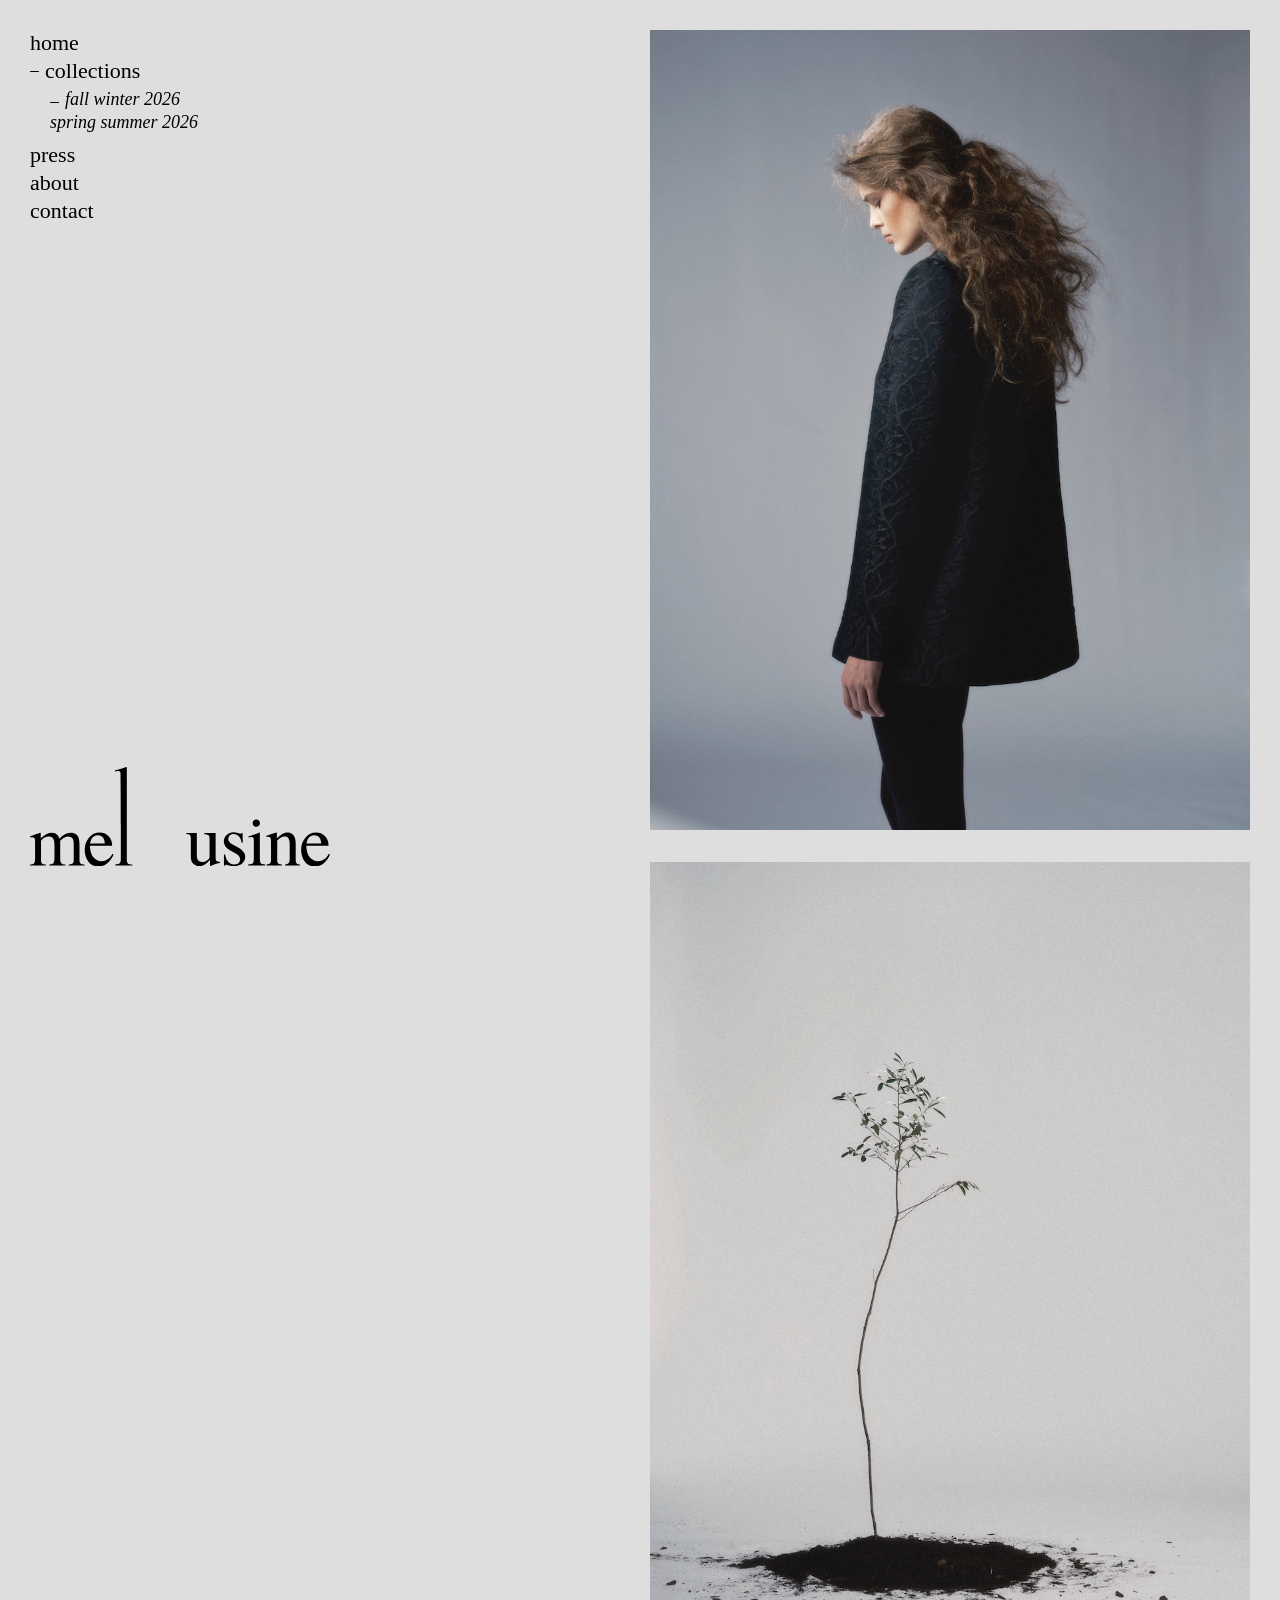
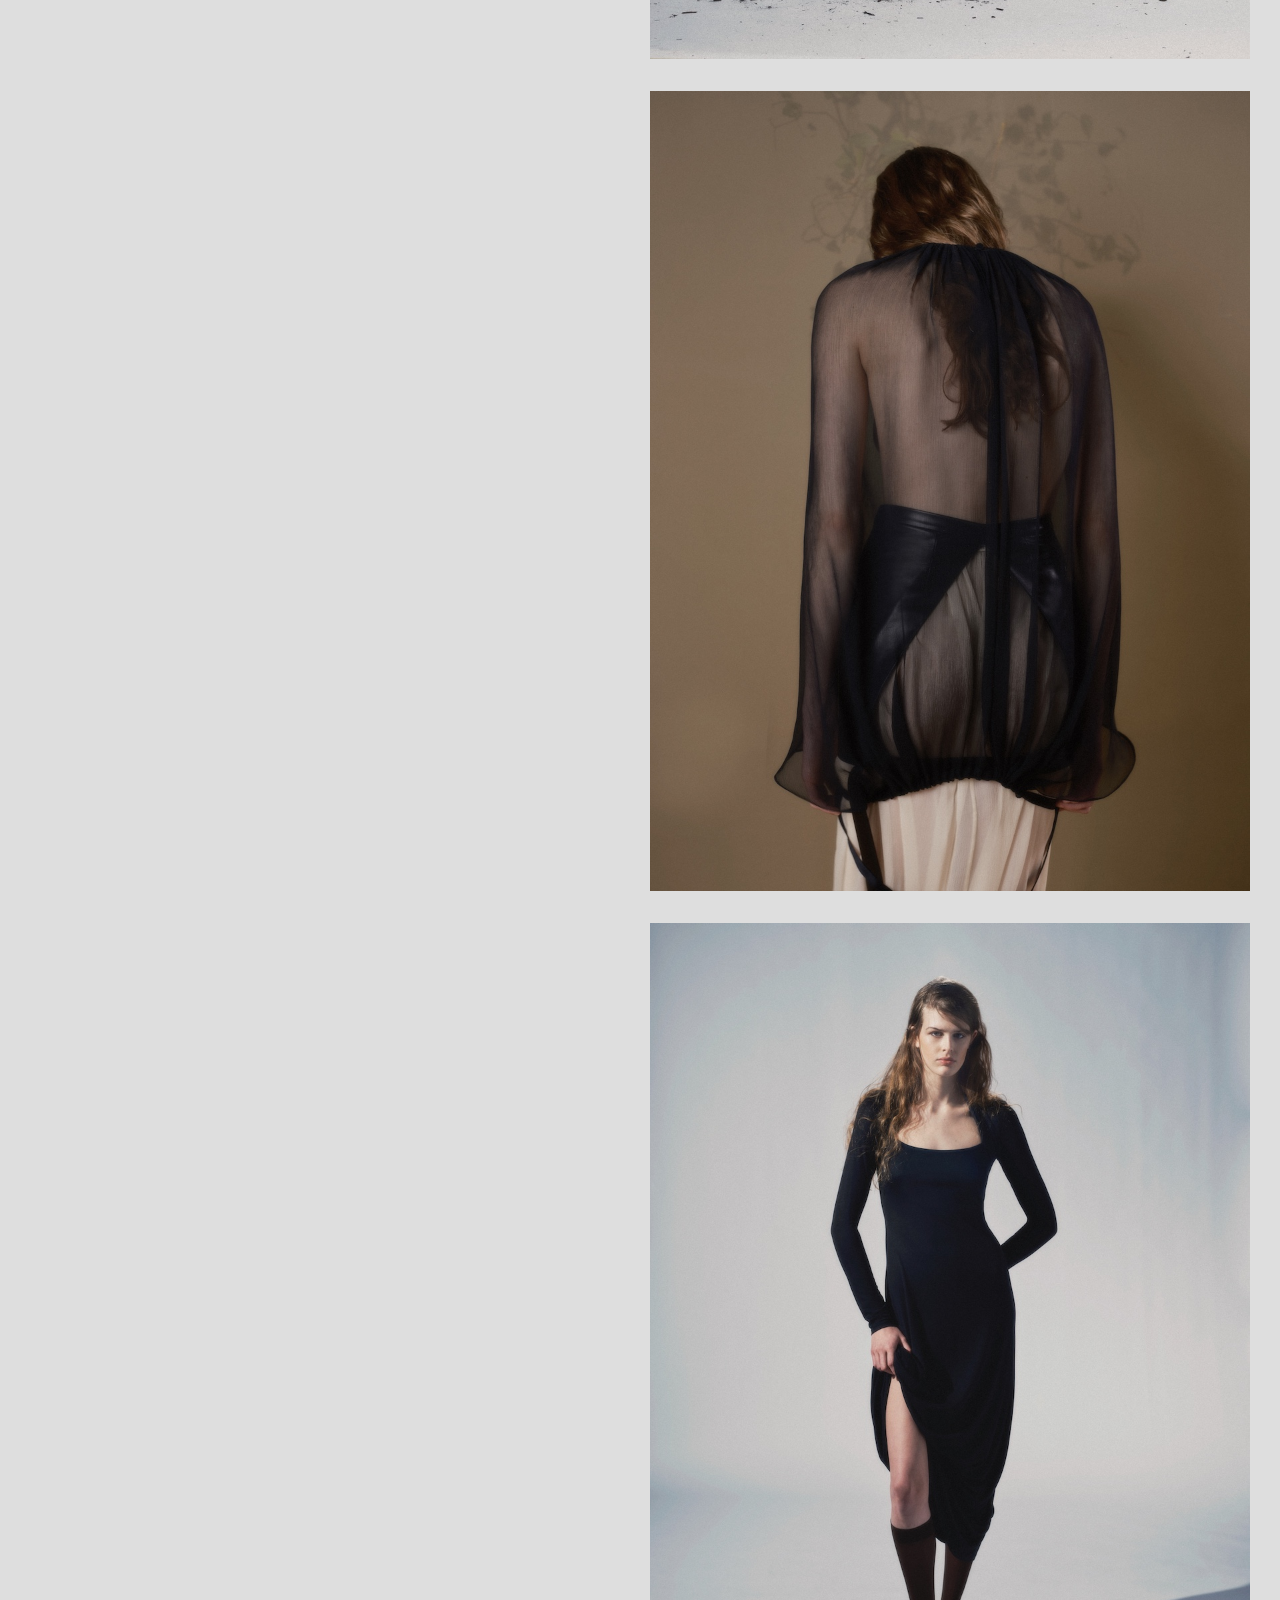
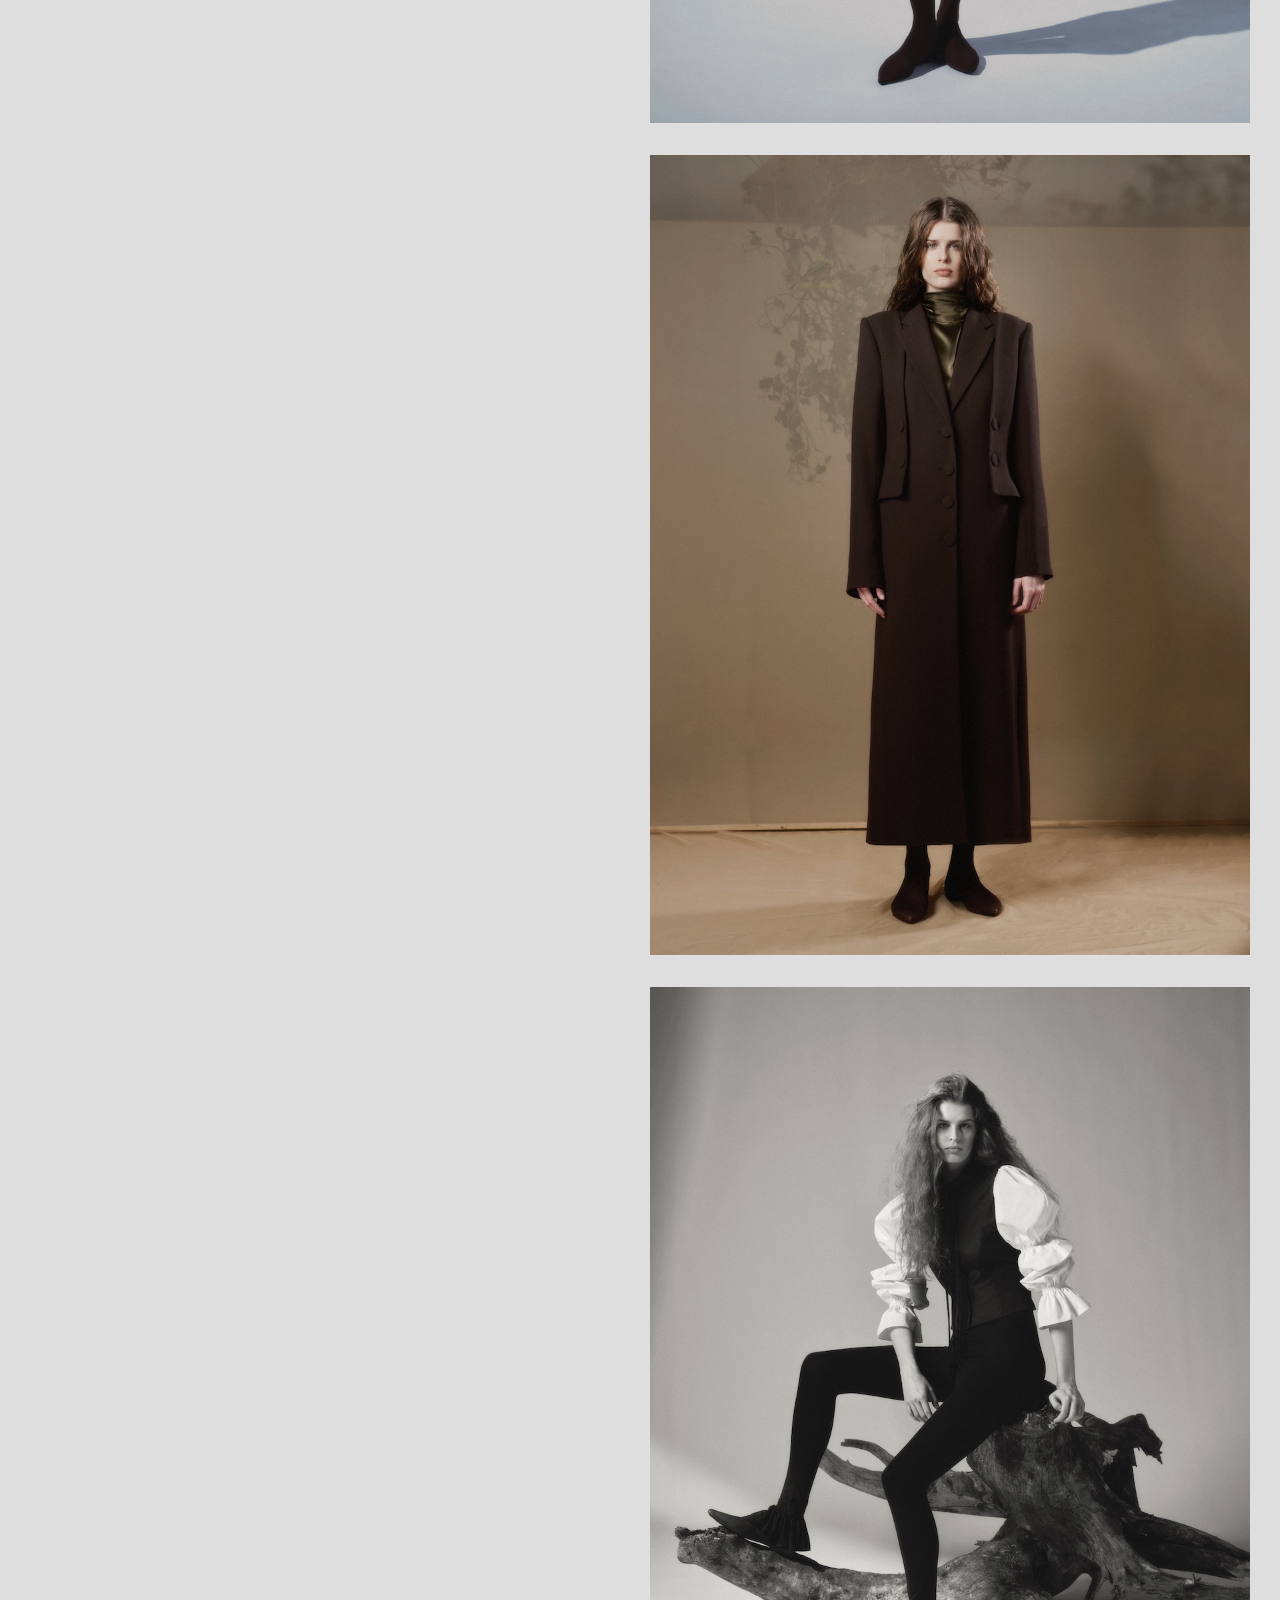
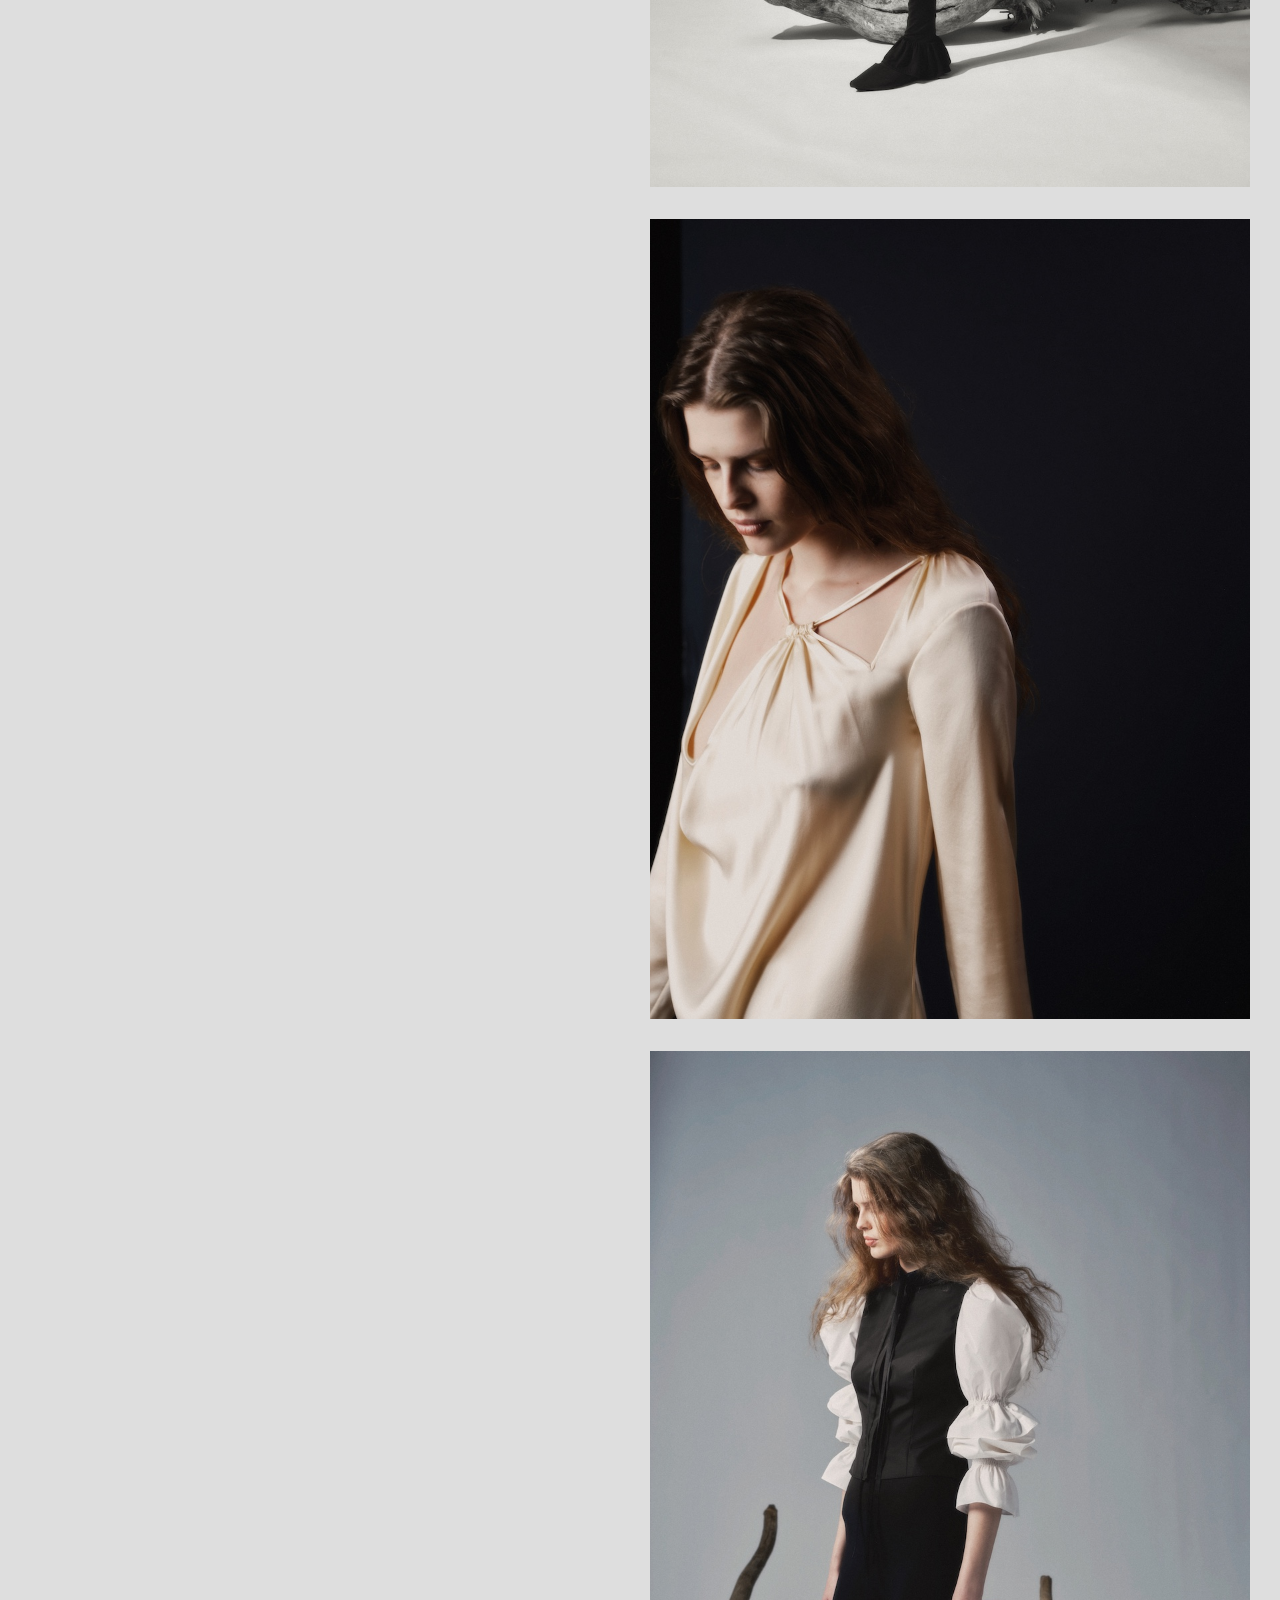
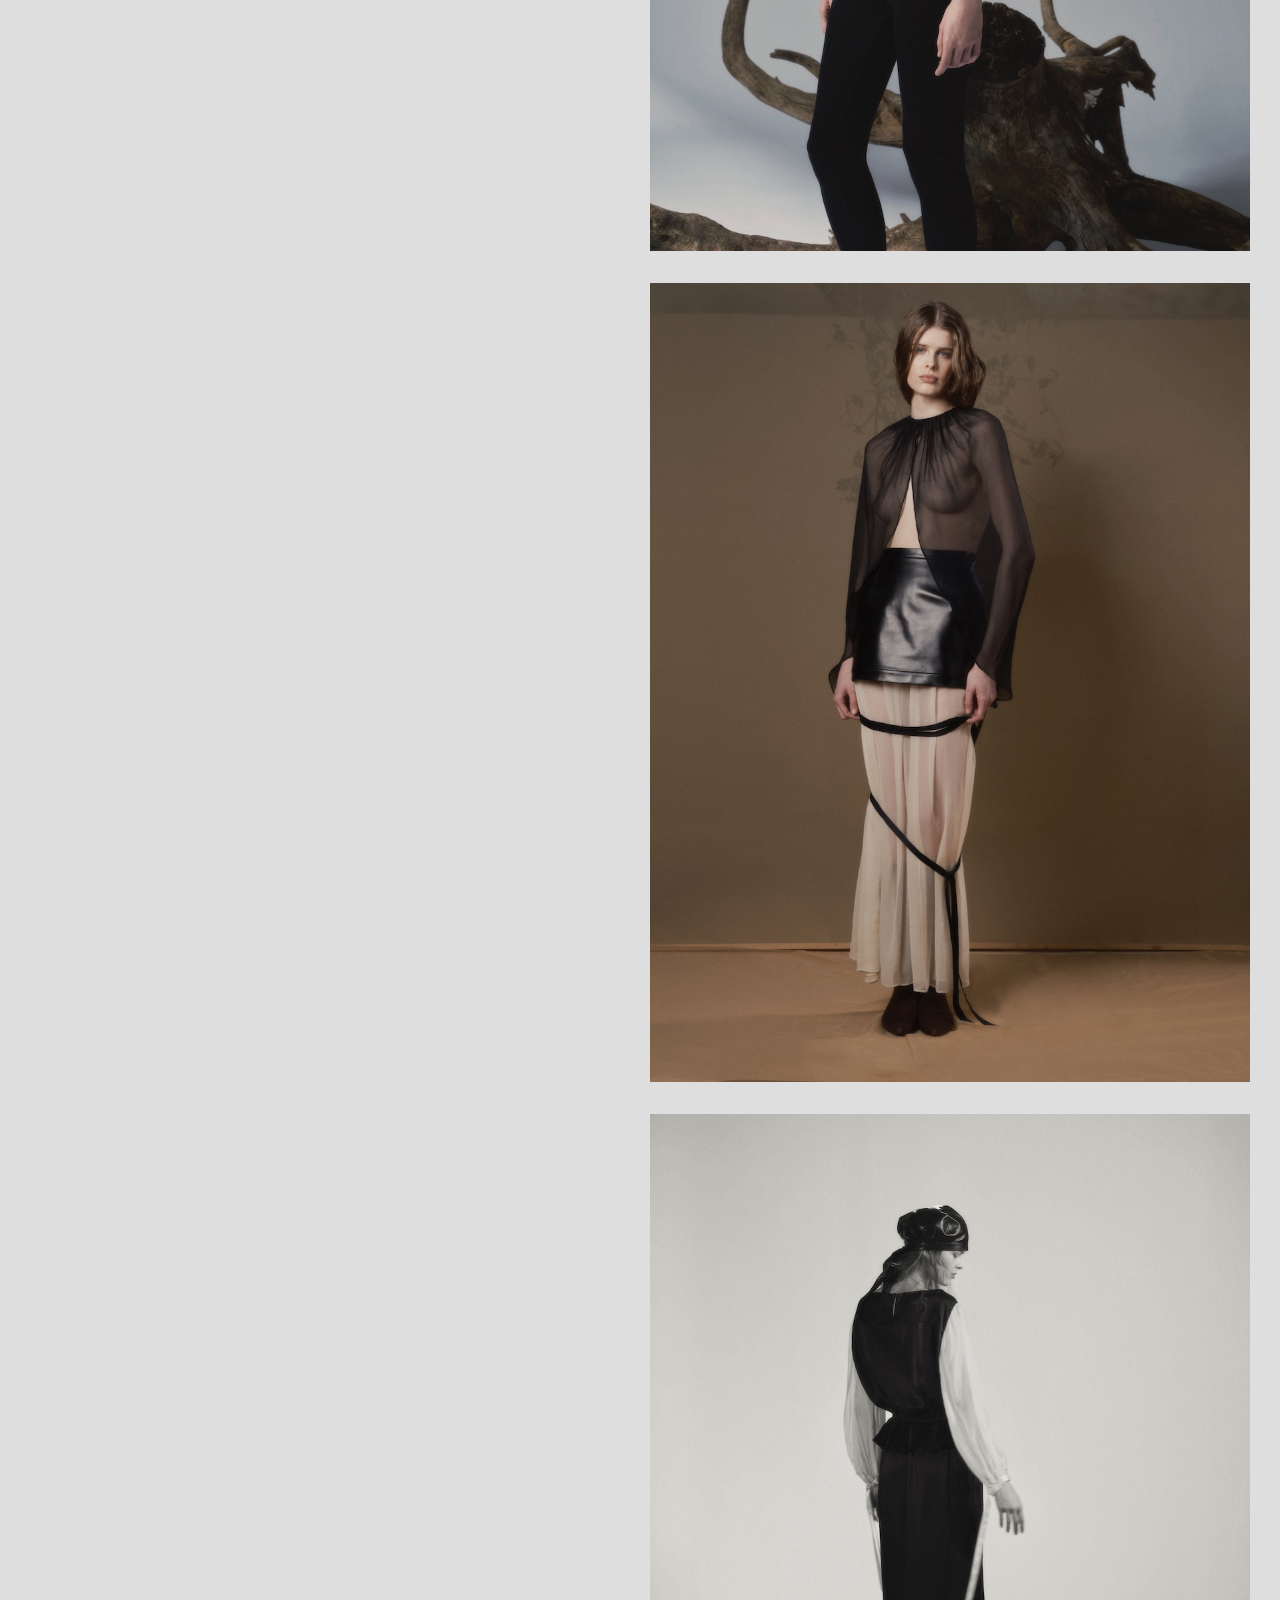
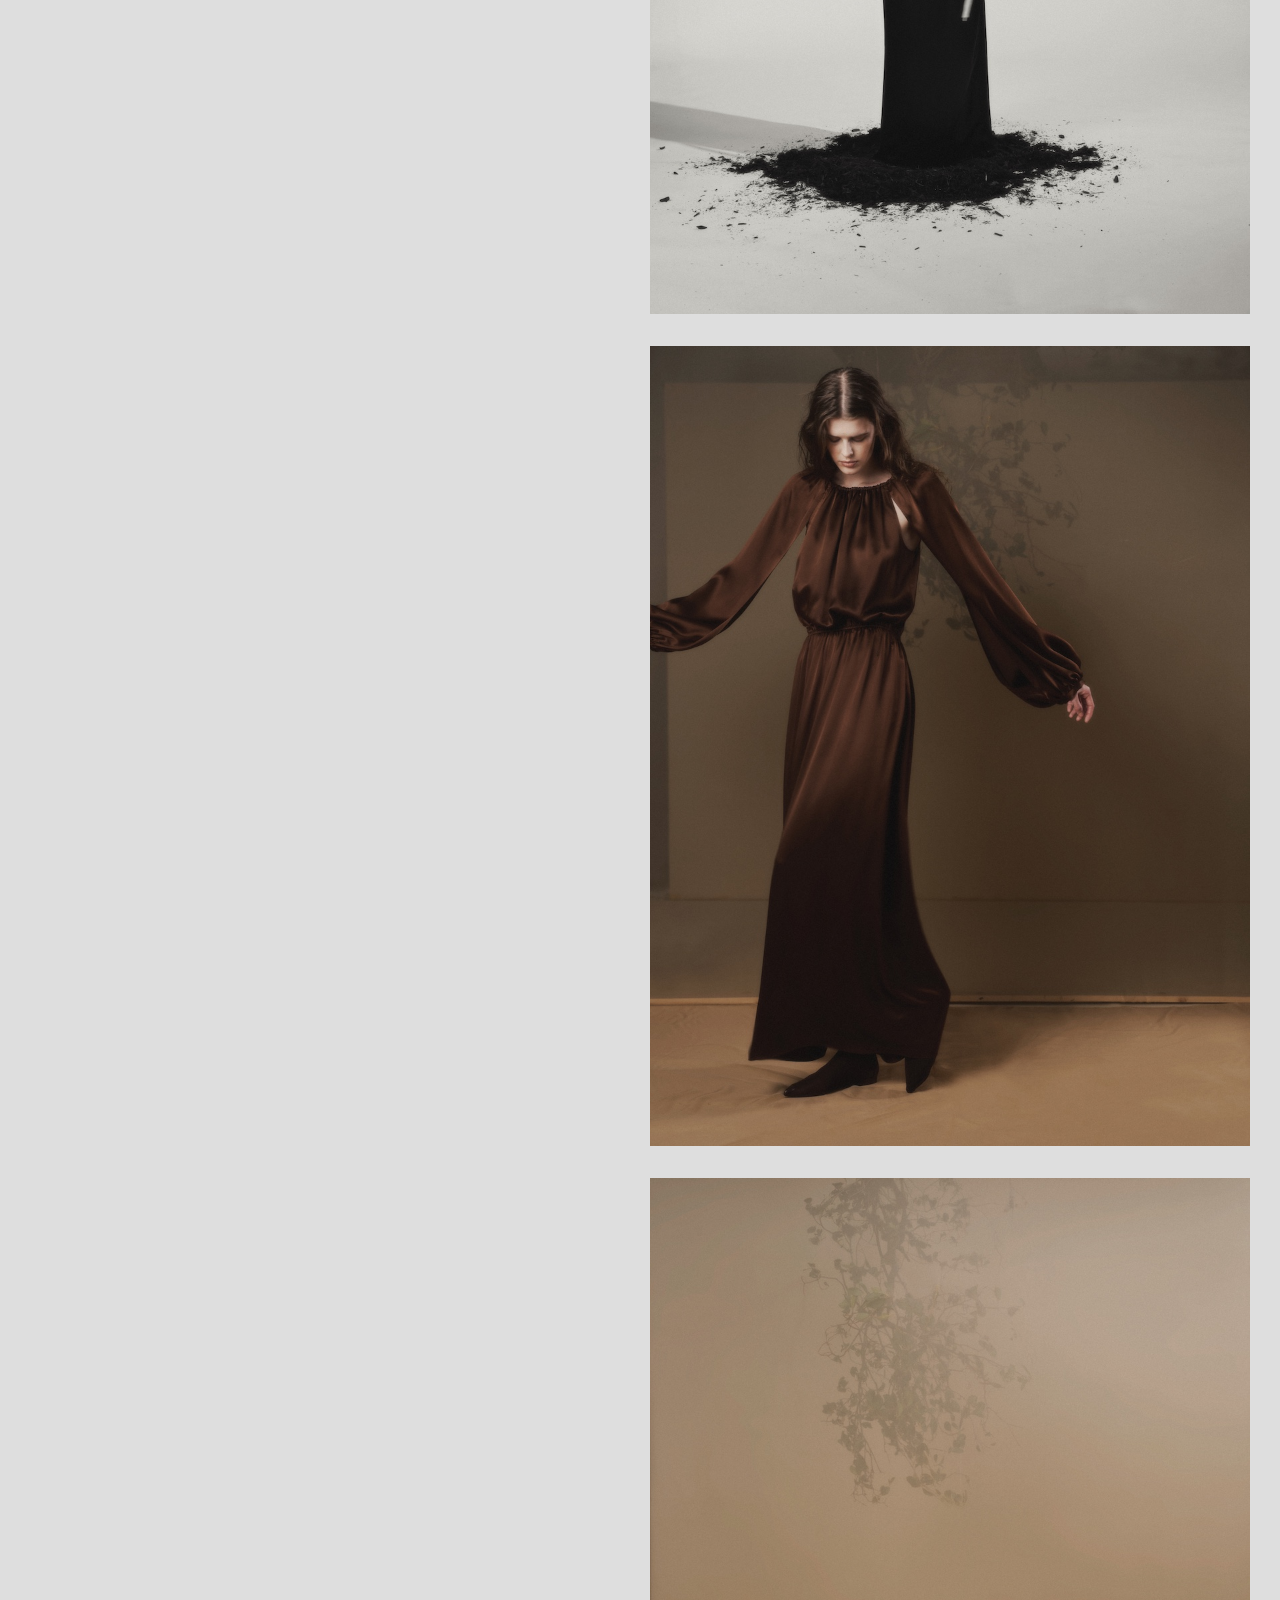
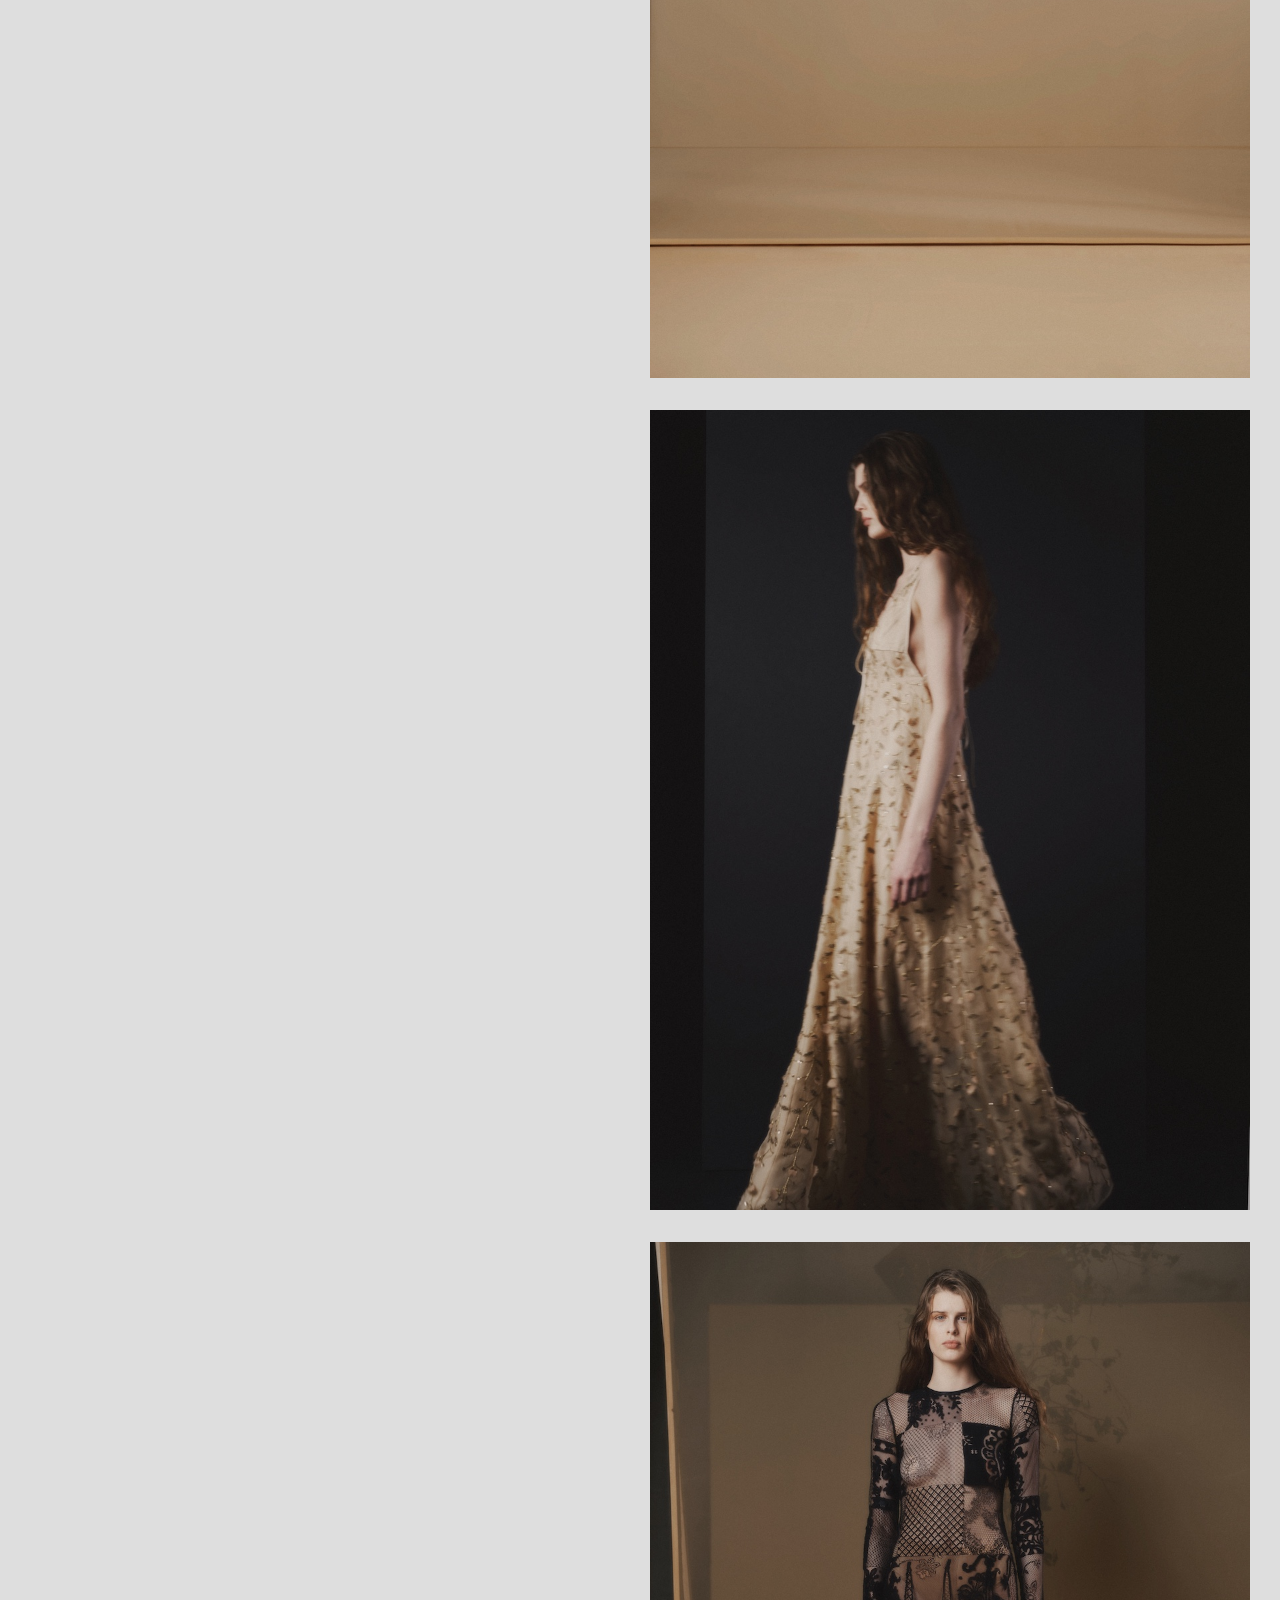
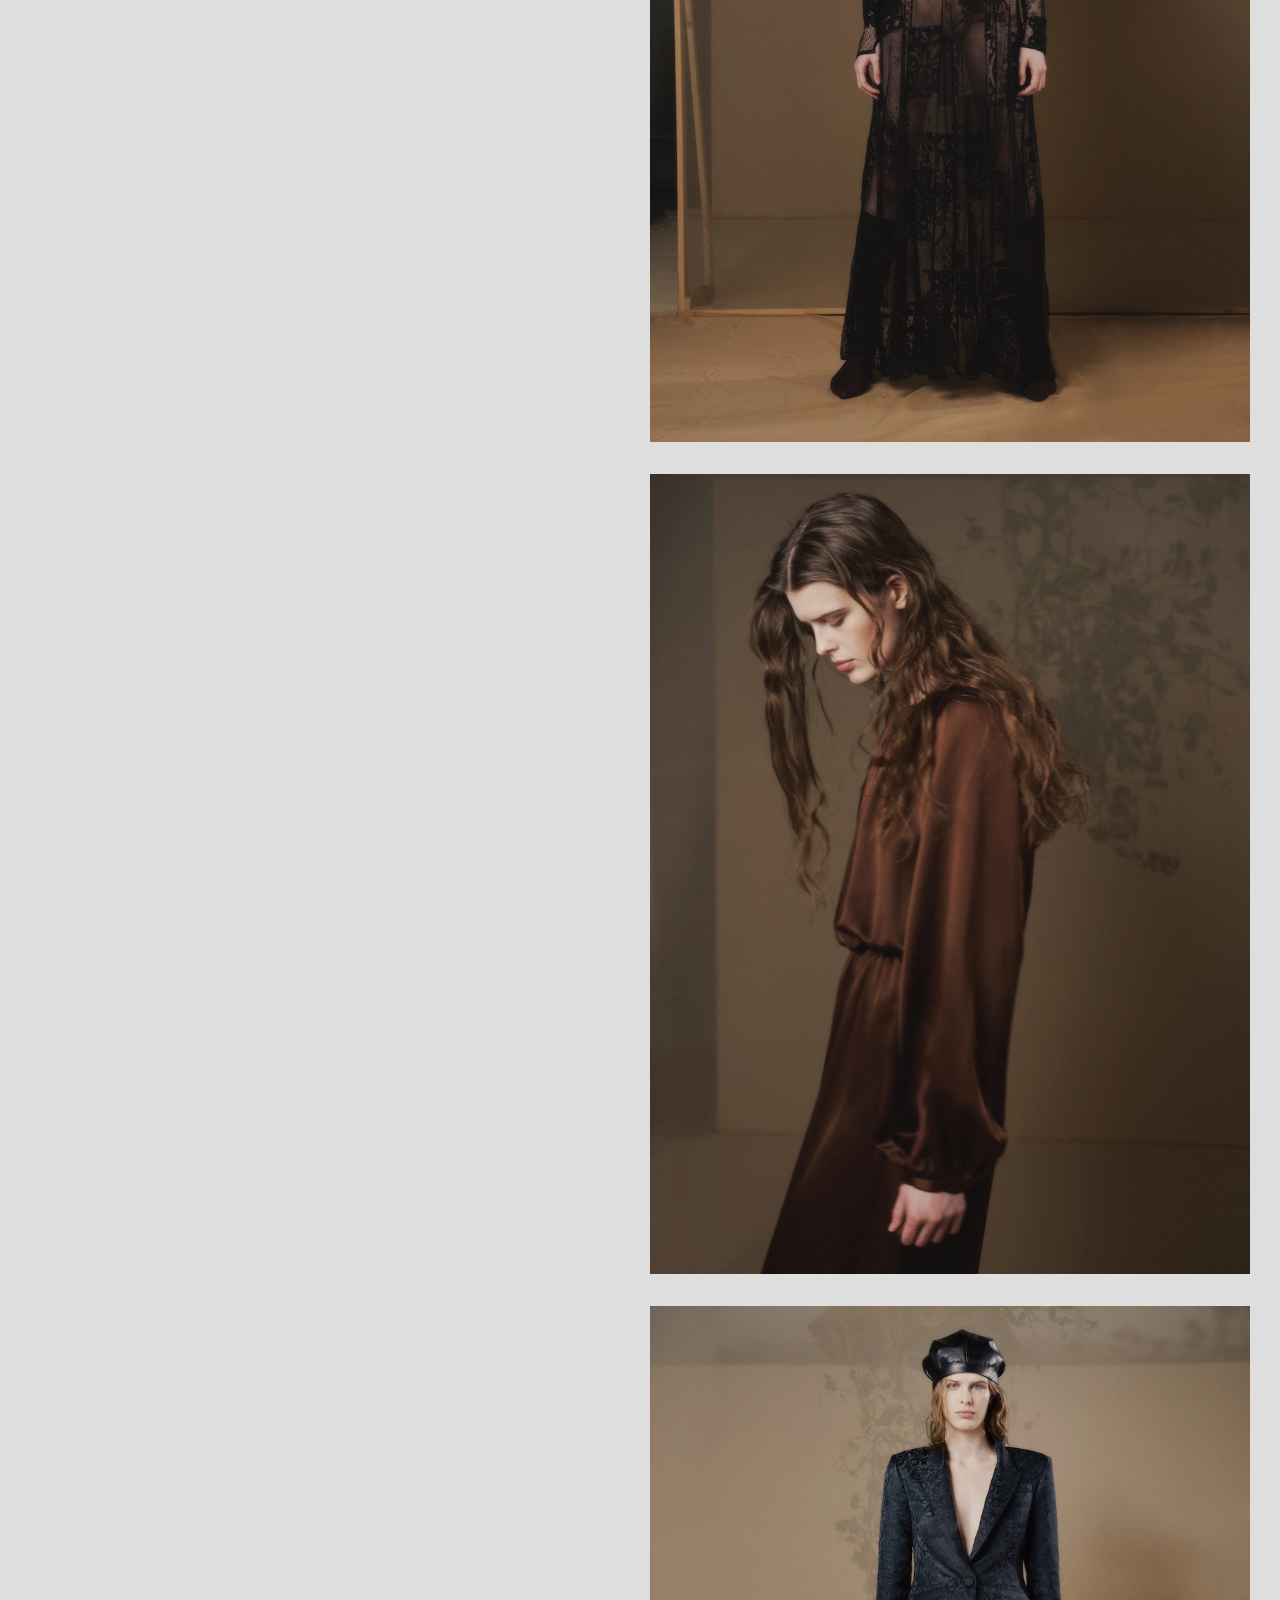
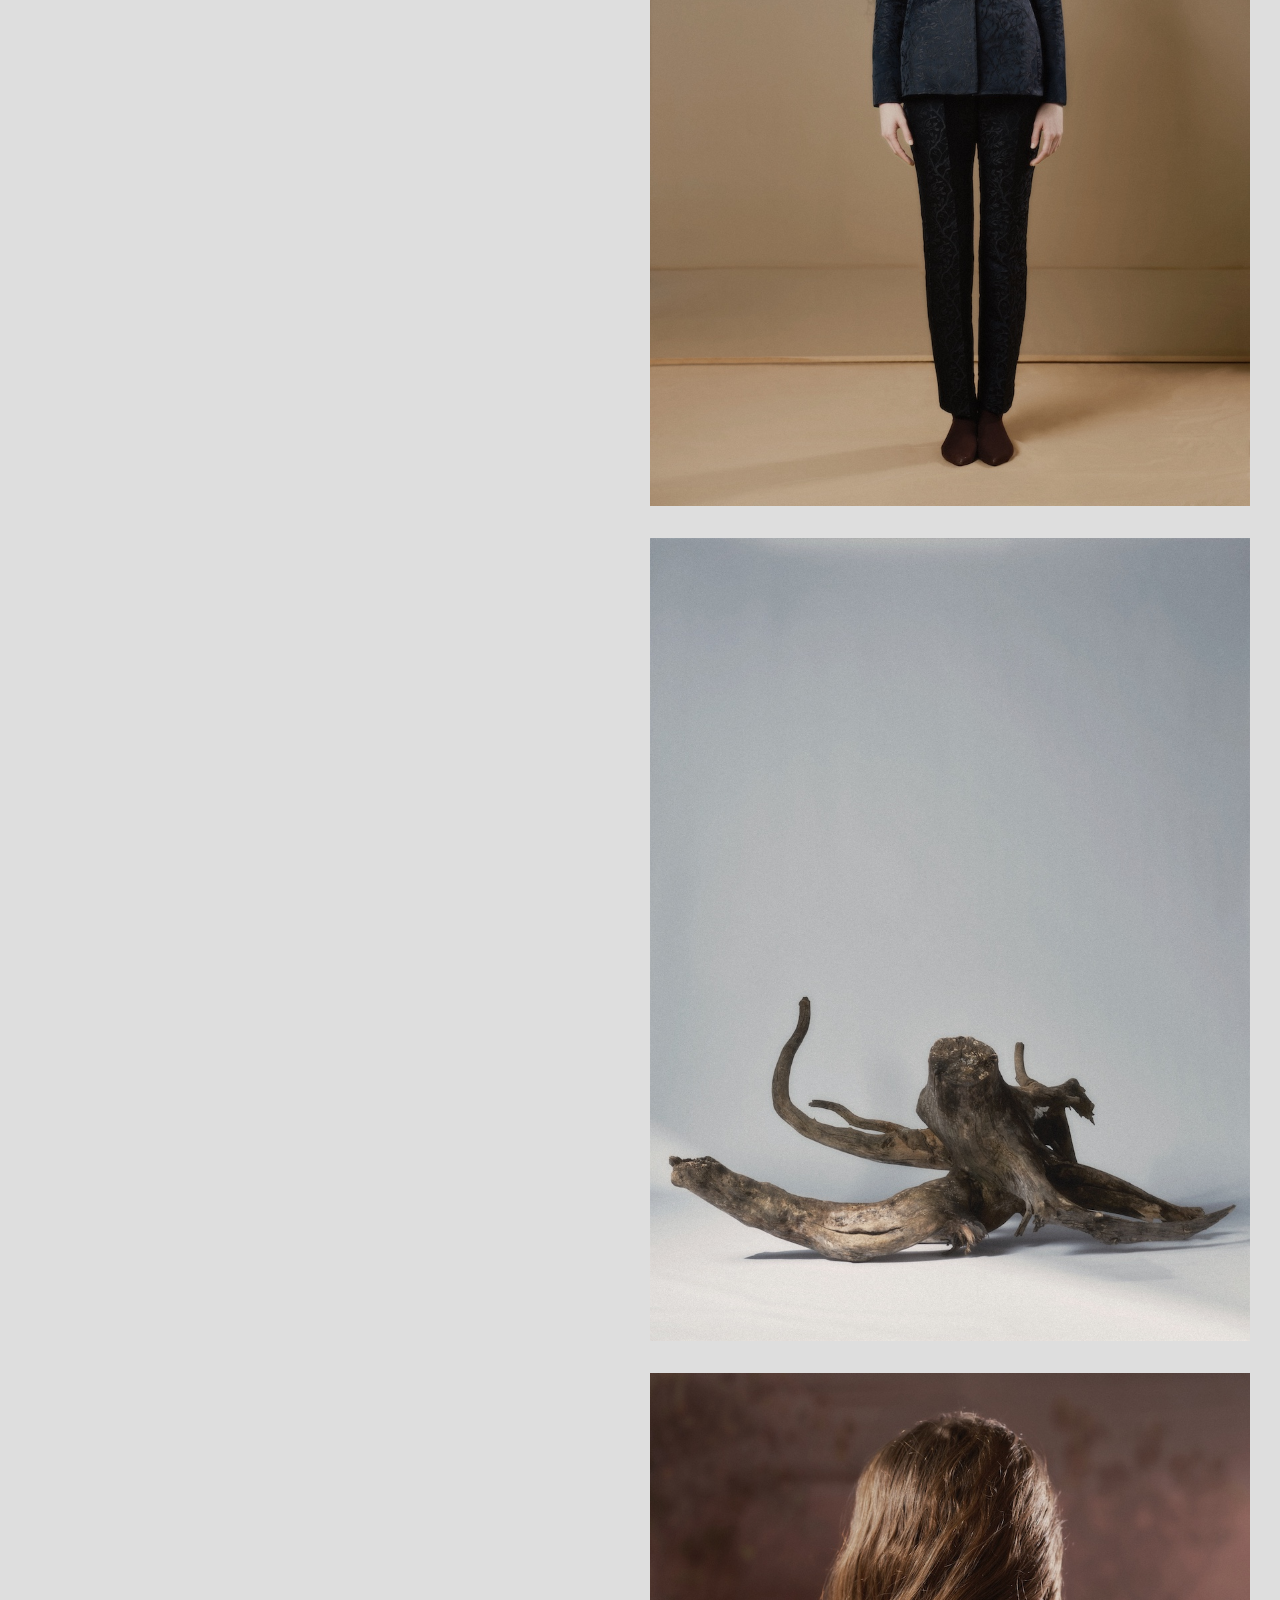
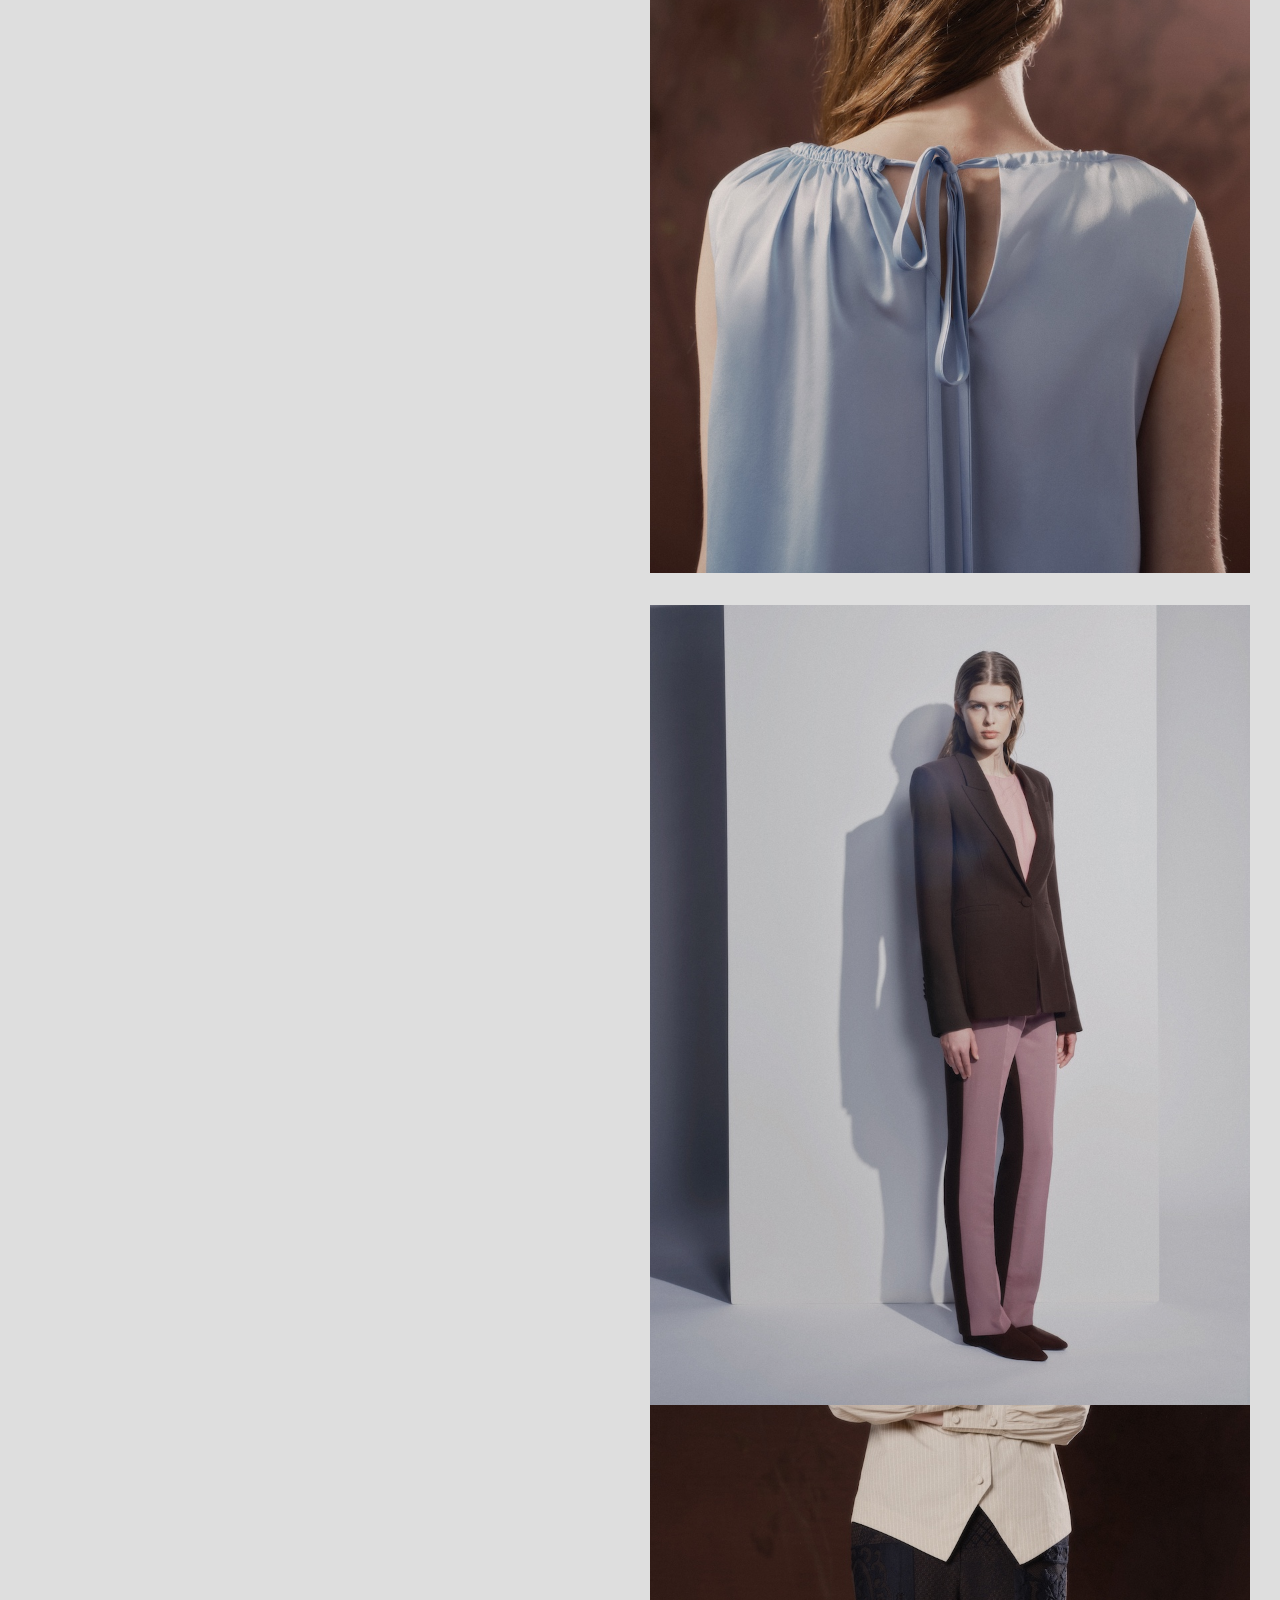
==== commit 8e4780a2: "nav updates" ====
--- a/collections/fall-winter-2026/index.html
+++ b/collections/fall-winter-2026/index.html
@@ -21,15 +21,15 @@
           <li>
             <a href="/collections/fall-winter-2026" class="active" title="go to collections page">collections</a>
             <ul class="subnav">
+              <li><a href="/collections/fall-winter-2026" class="active">fall winter 2026</a></li>
               <li><a href="/collections/spring-summer-2026">spring summer 2026</a></li>
-              <li><a href="/collections/fall-winter-2026" class="active">fall winter 2026</a></li>
             </ul>
           </li>
           <li>
-            <a href="/about" title="go to about page">about</a>
+            <a href="/press/2026" title="go to press page">press</a>
           </li>
           <li>
-            <a href="/press/2026" title="go to press page">press</a>
+            <a href="/about" title="go to about page">about</a>
           </li>
           <li>
             <a href="/contact" title="go to contact page">contact</a>
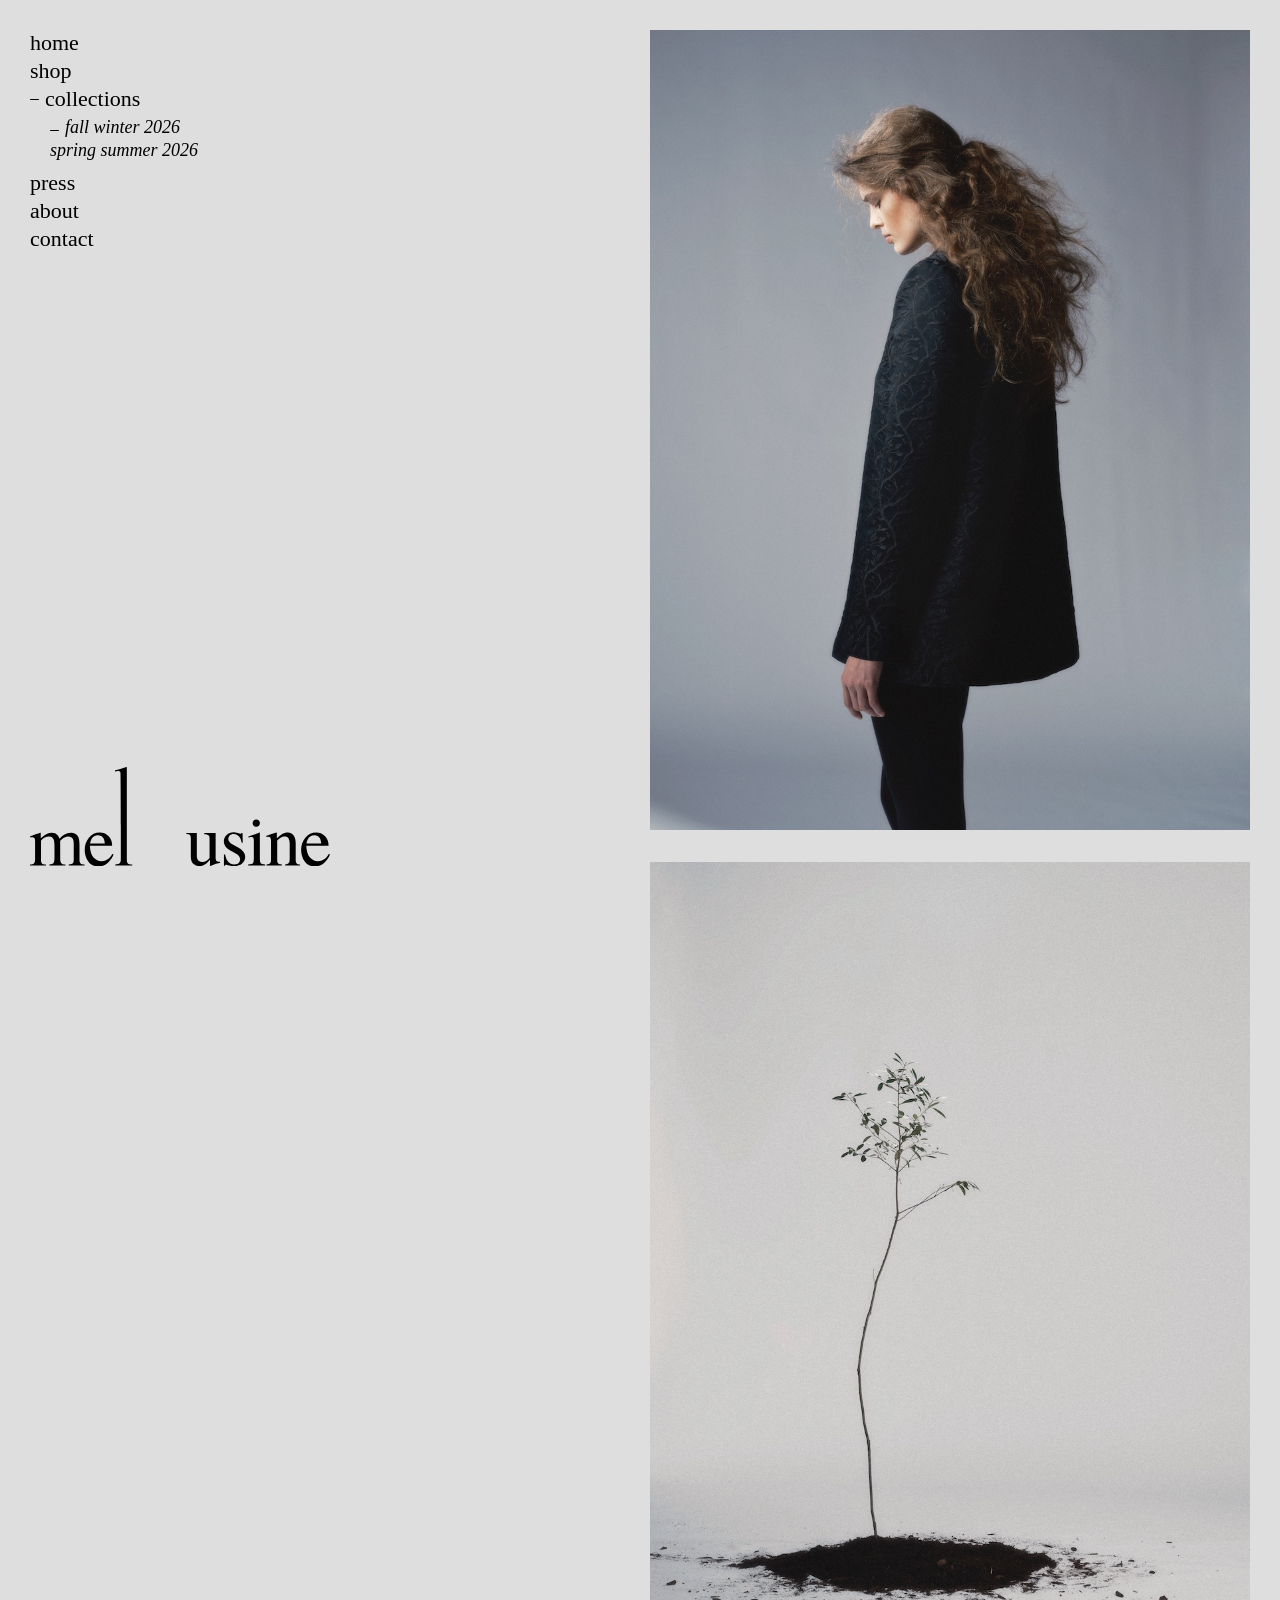
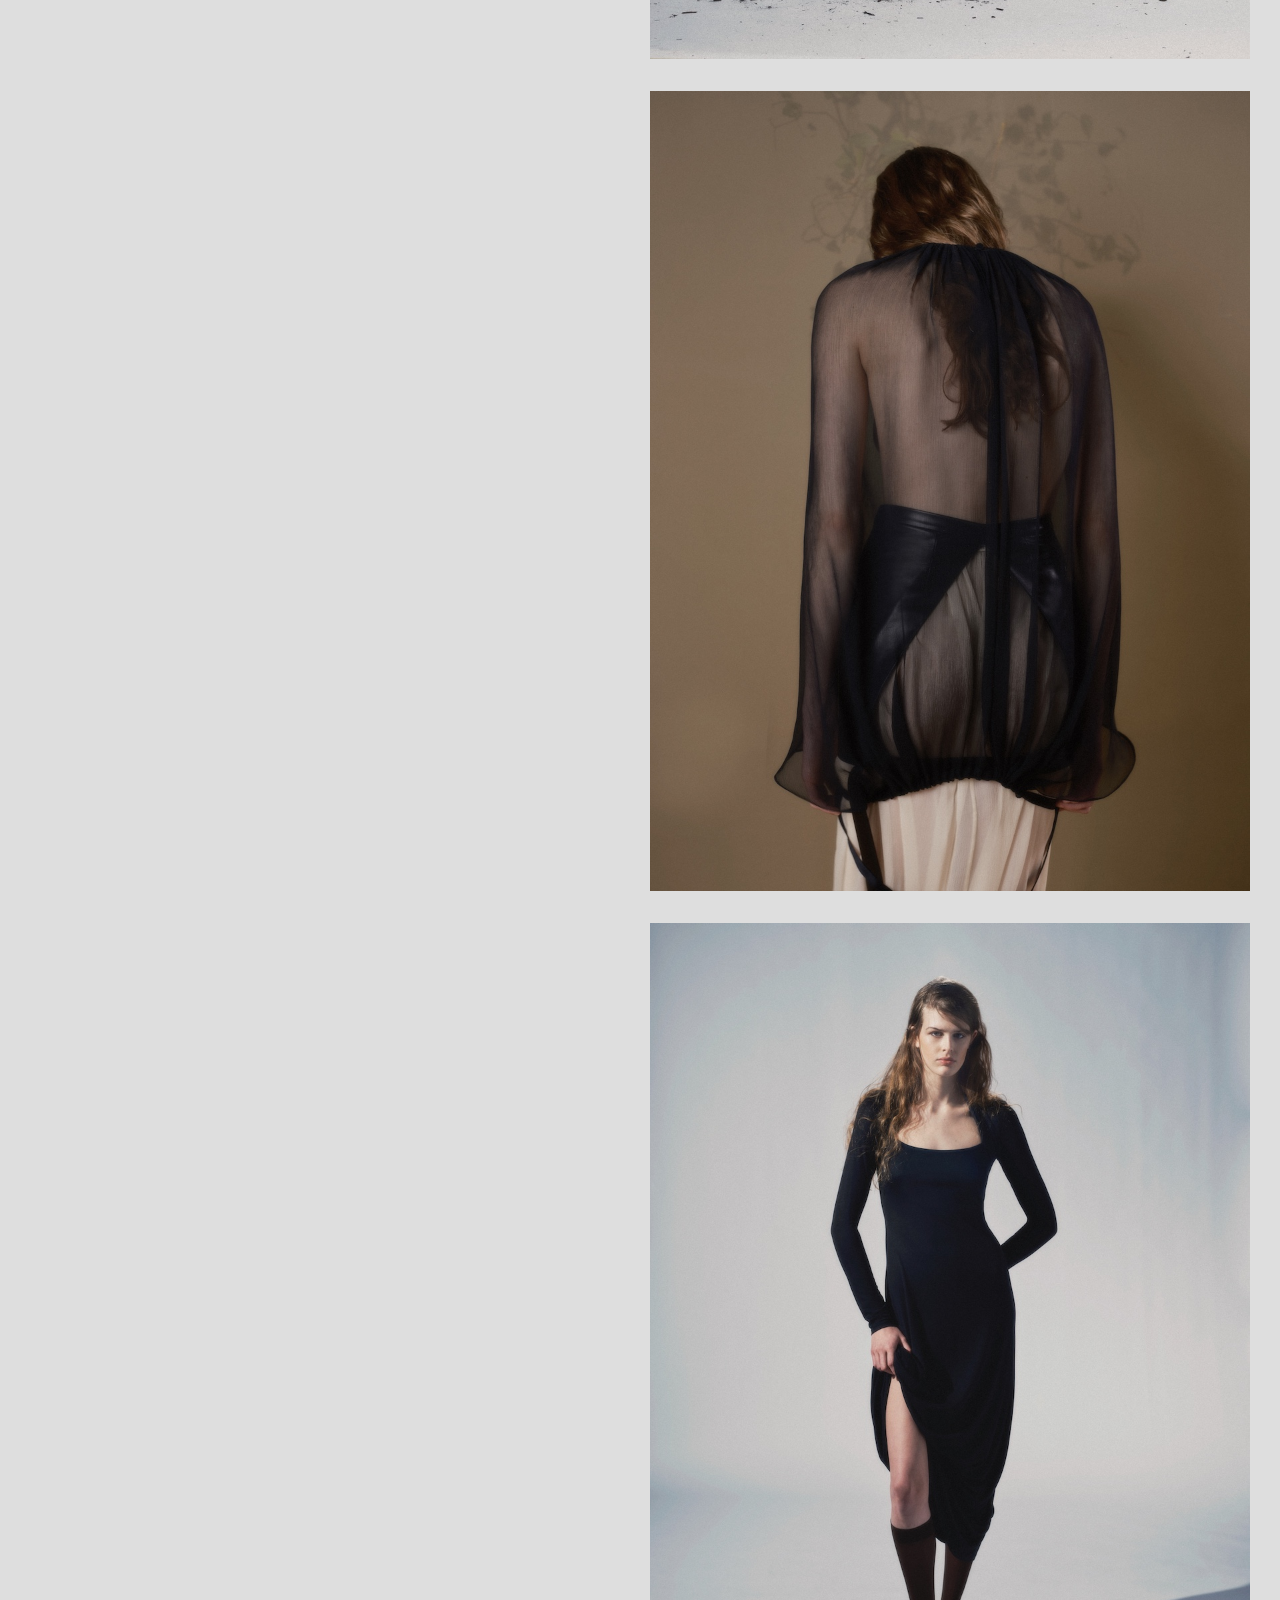
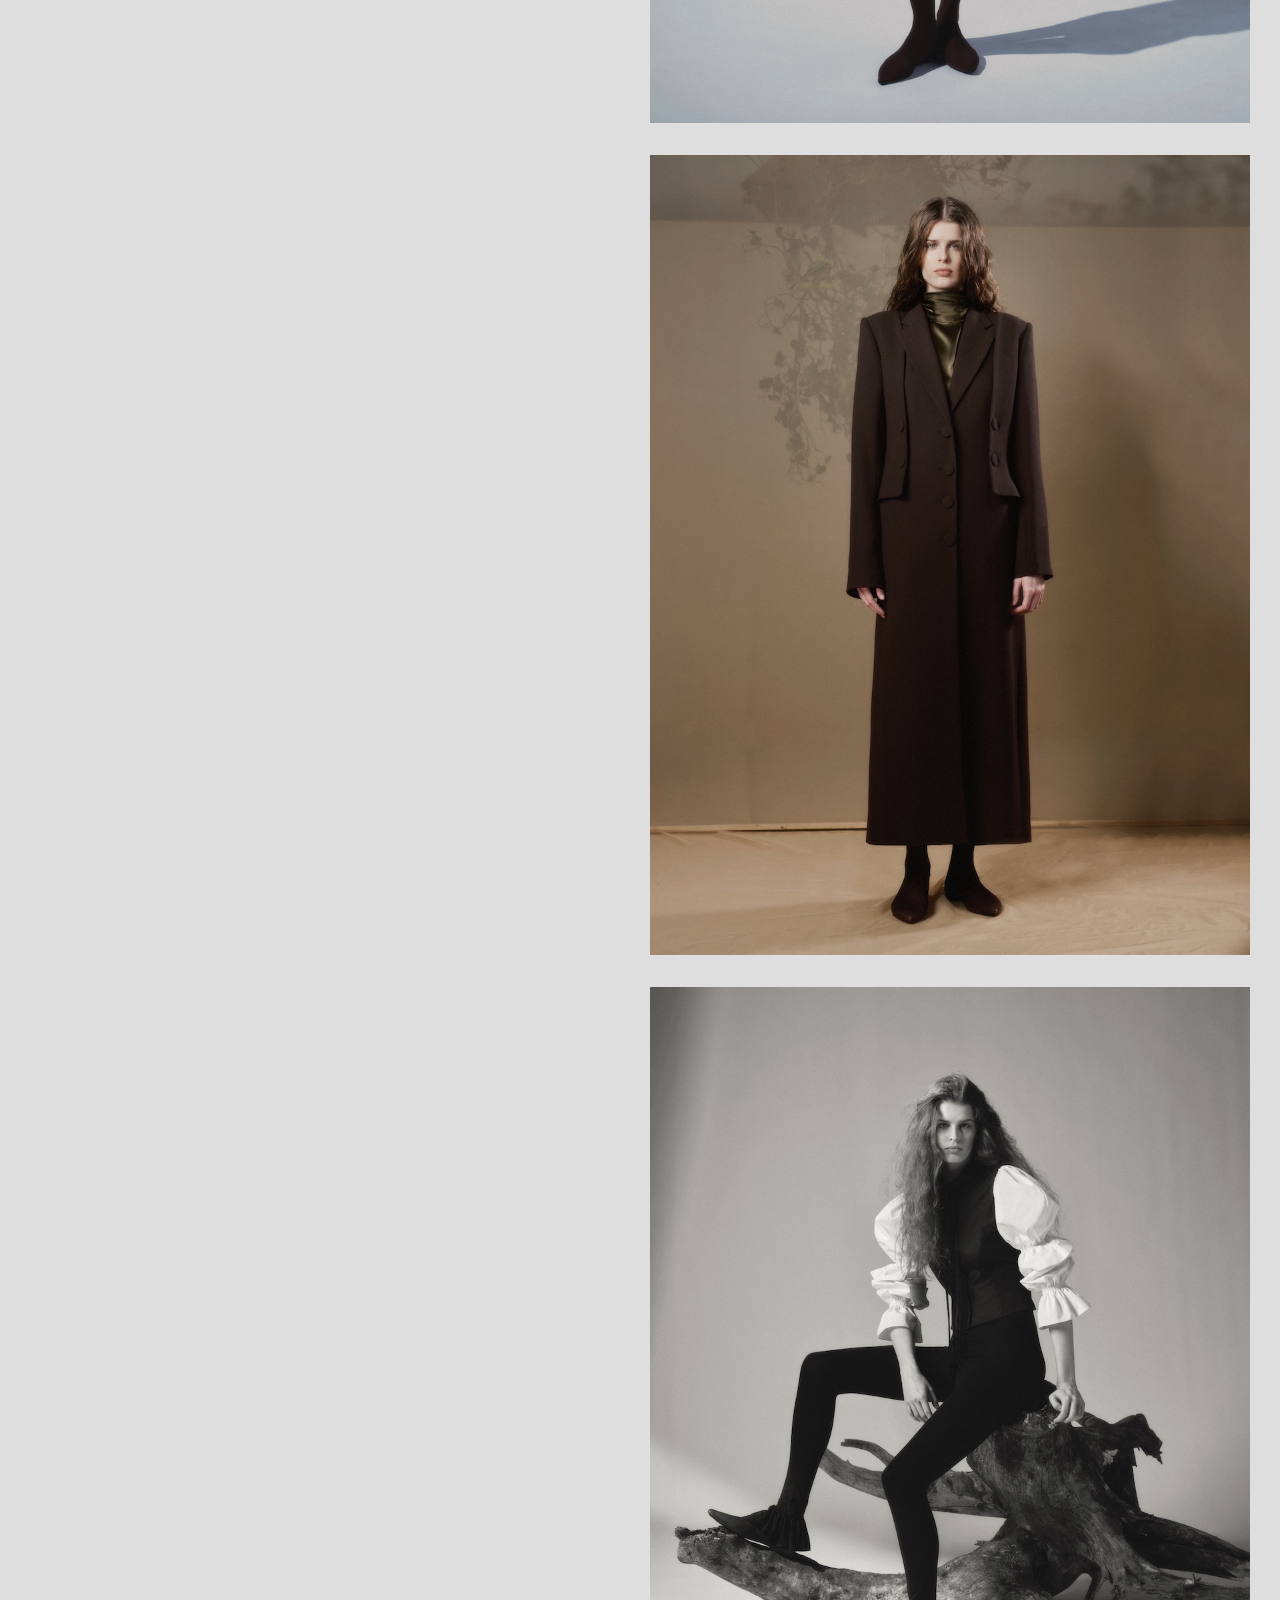
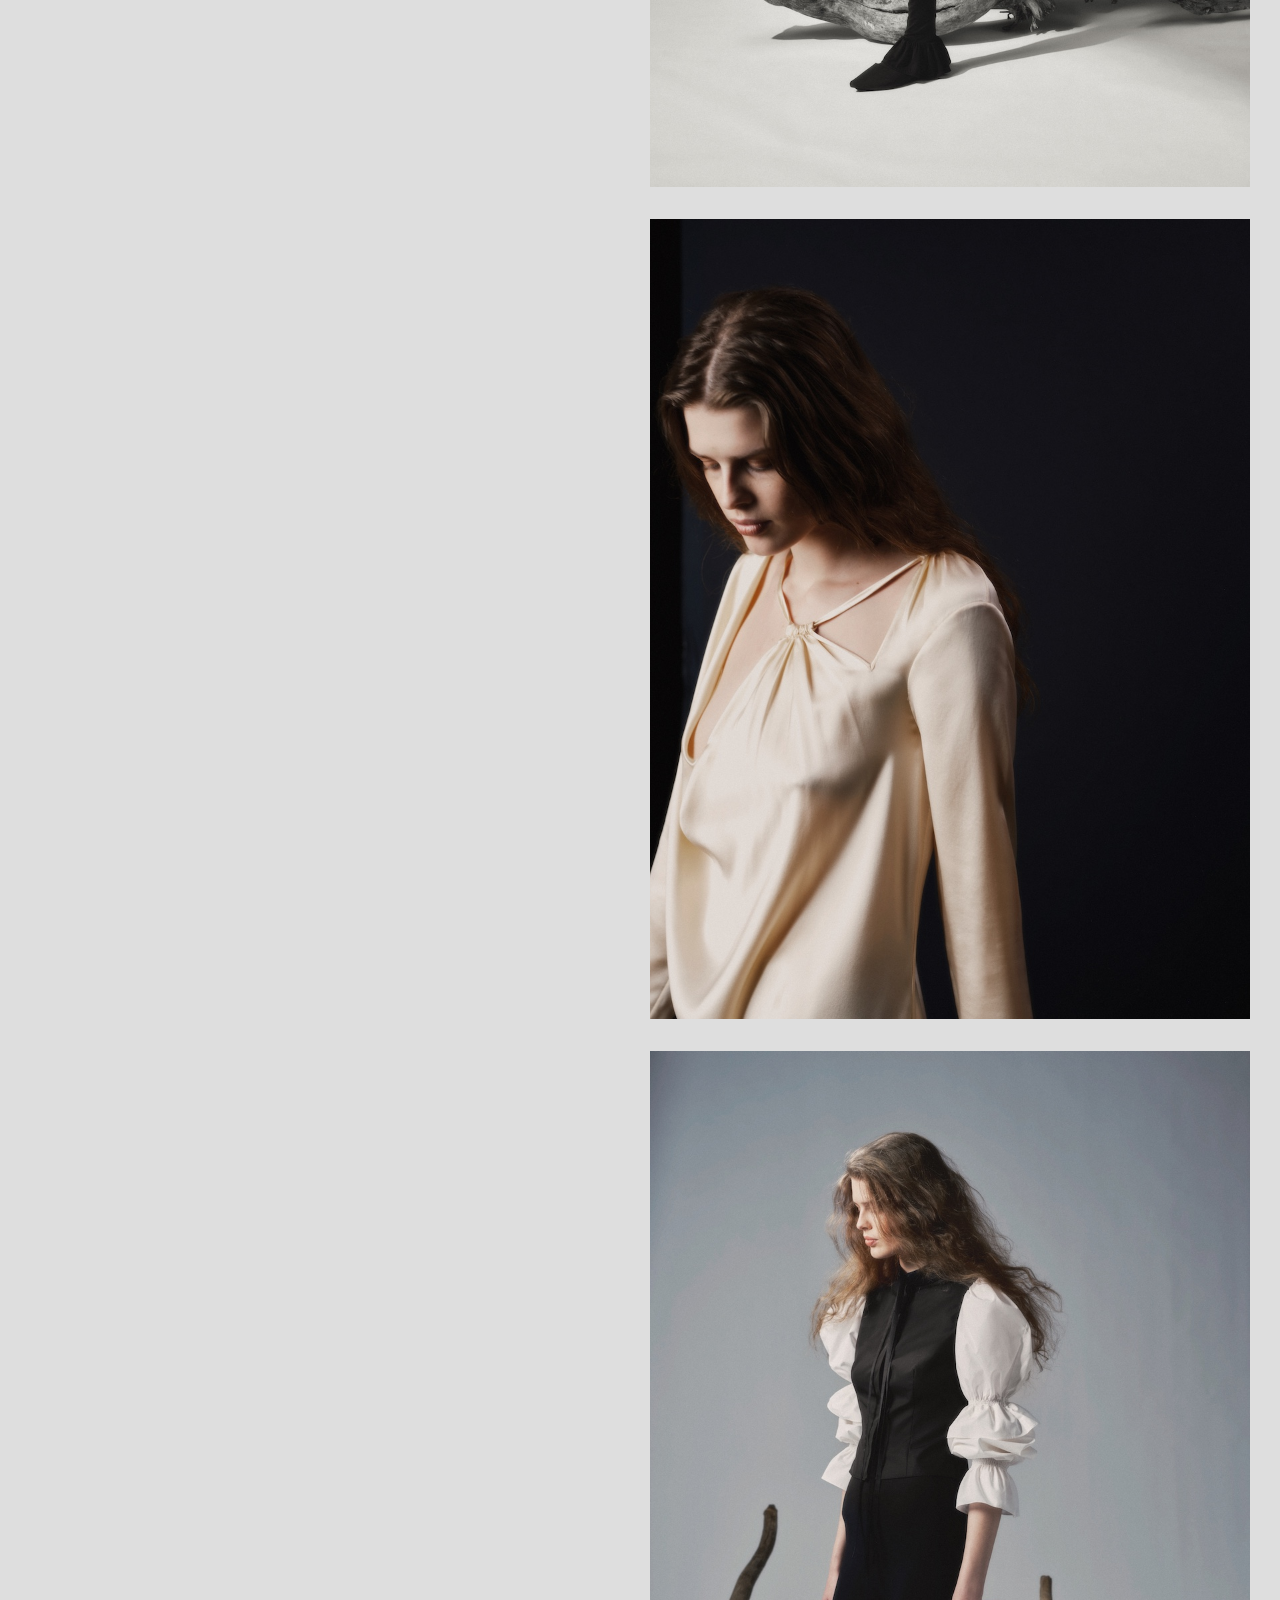
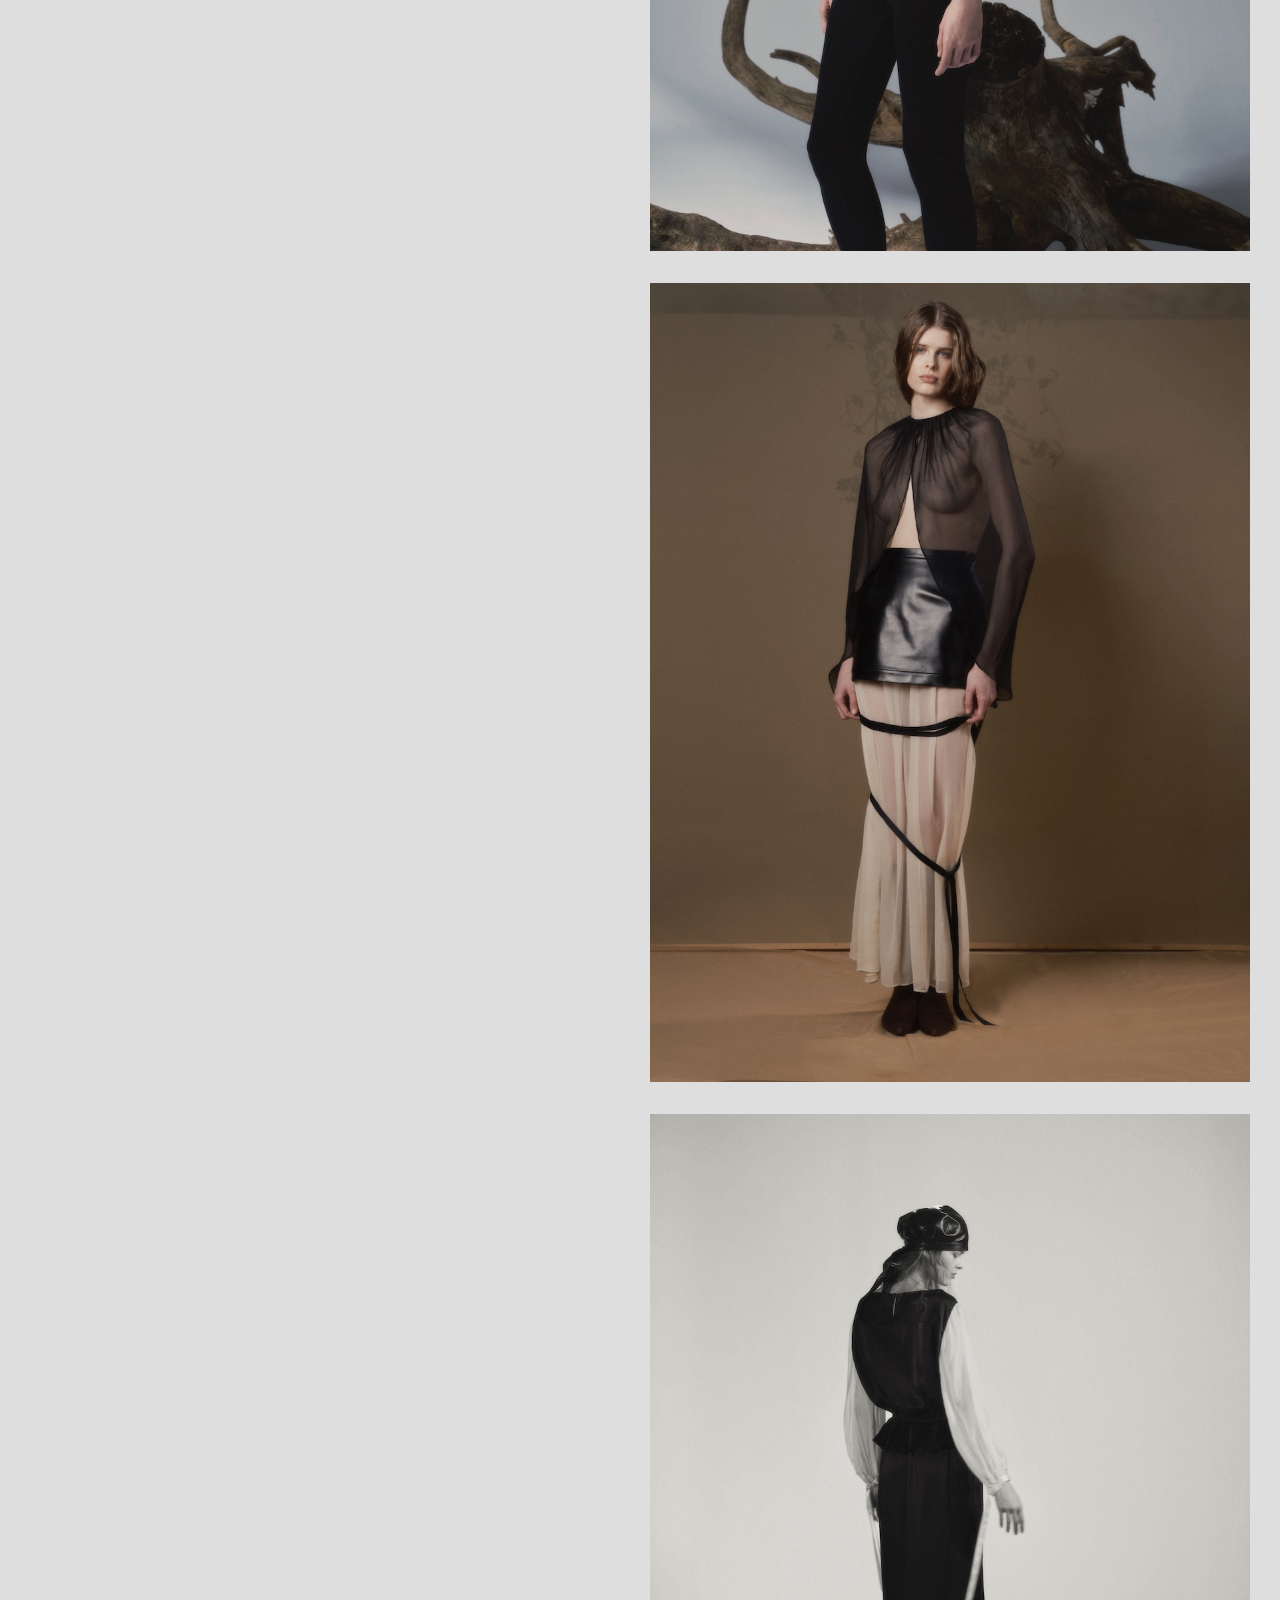
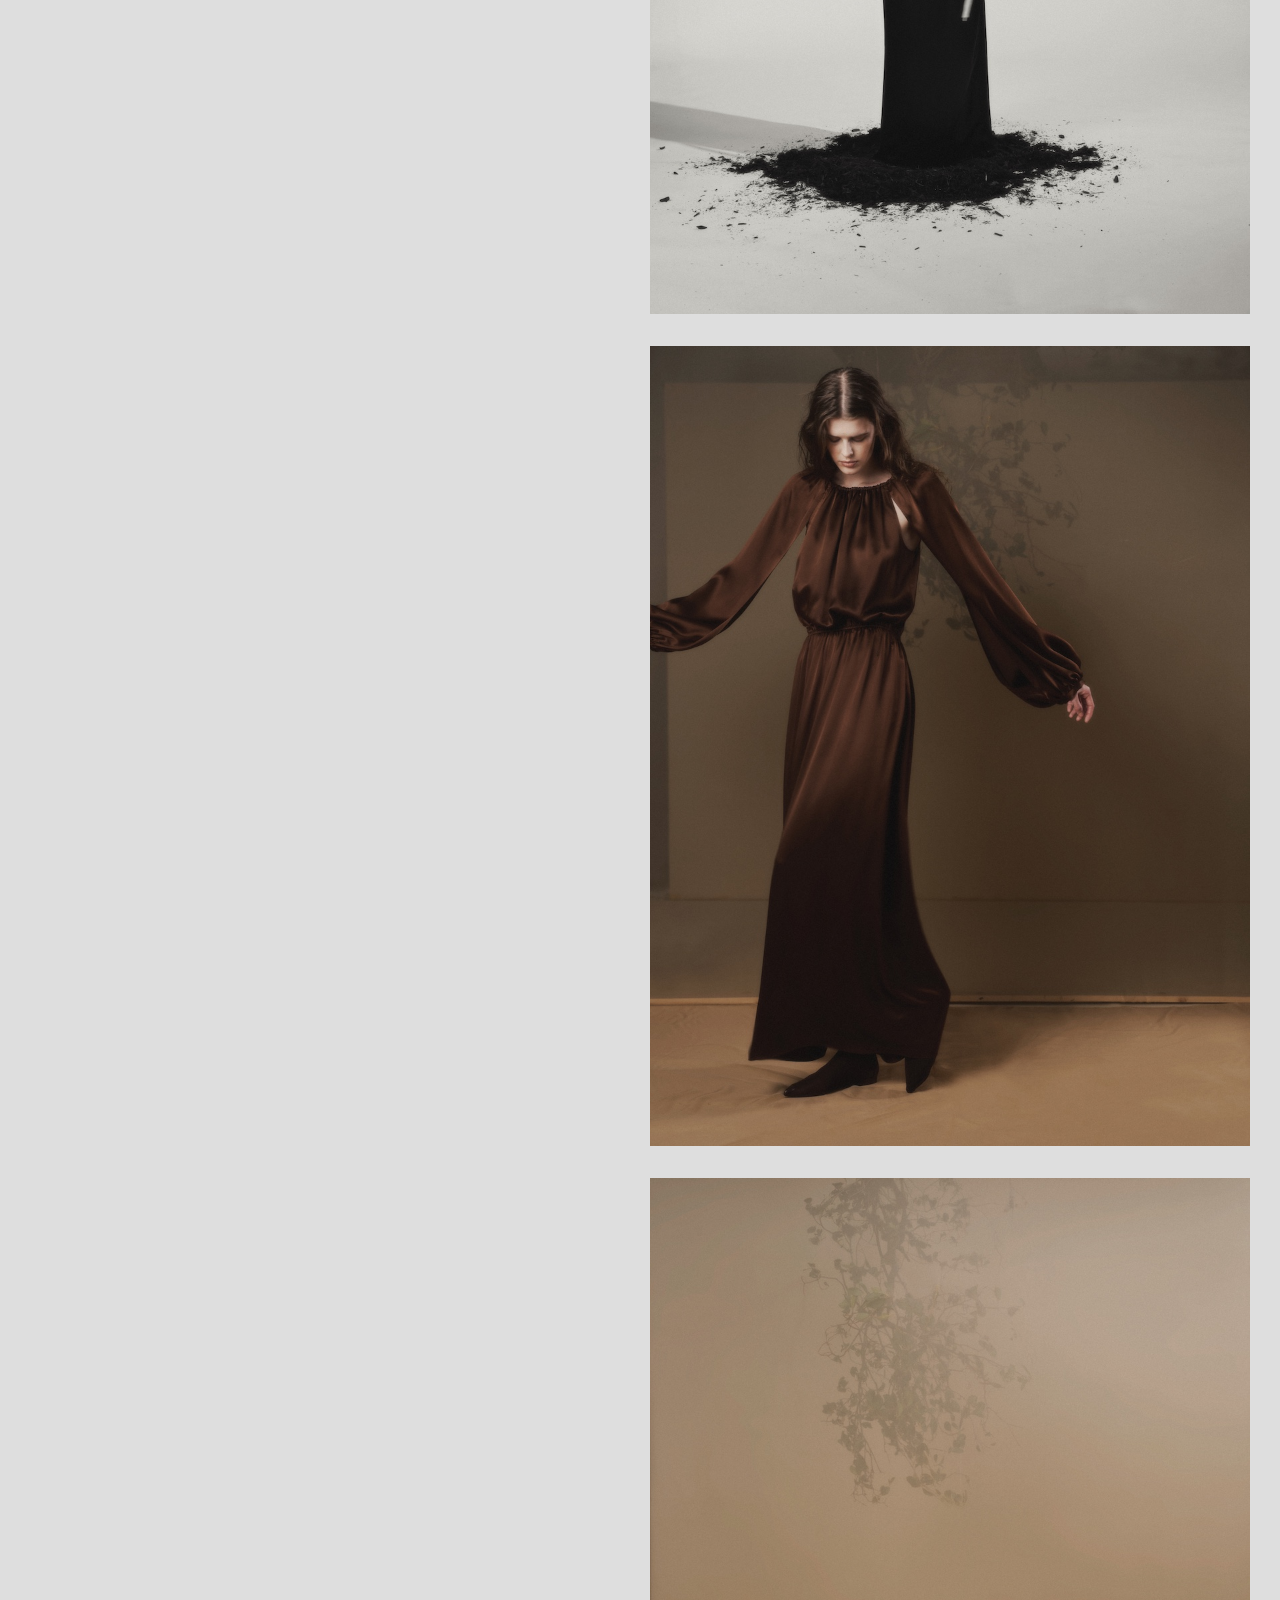
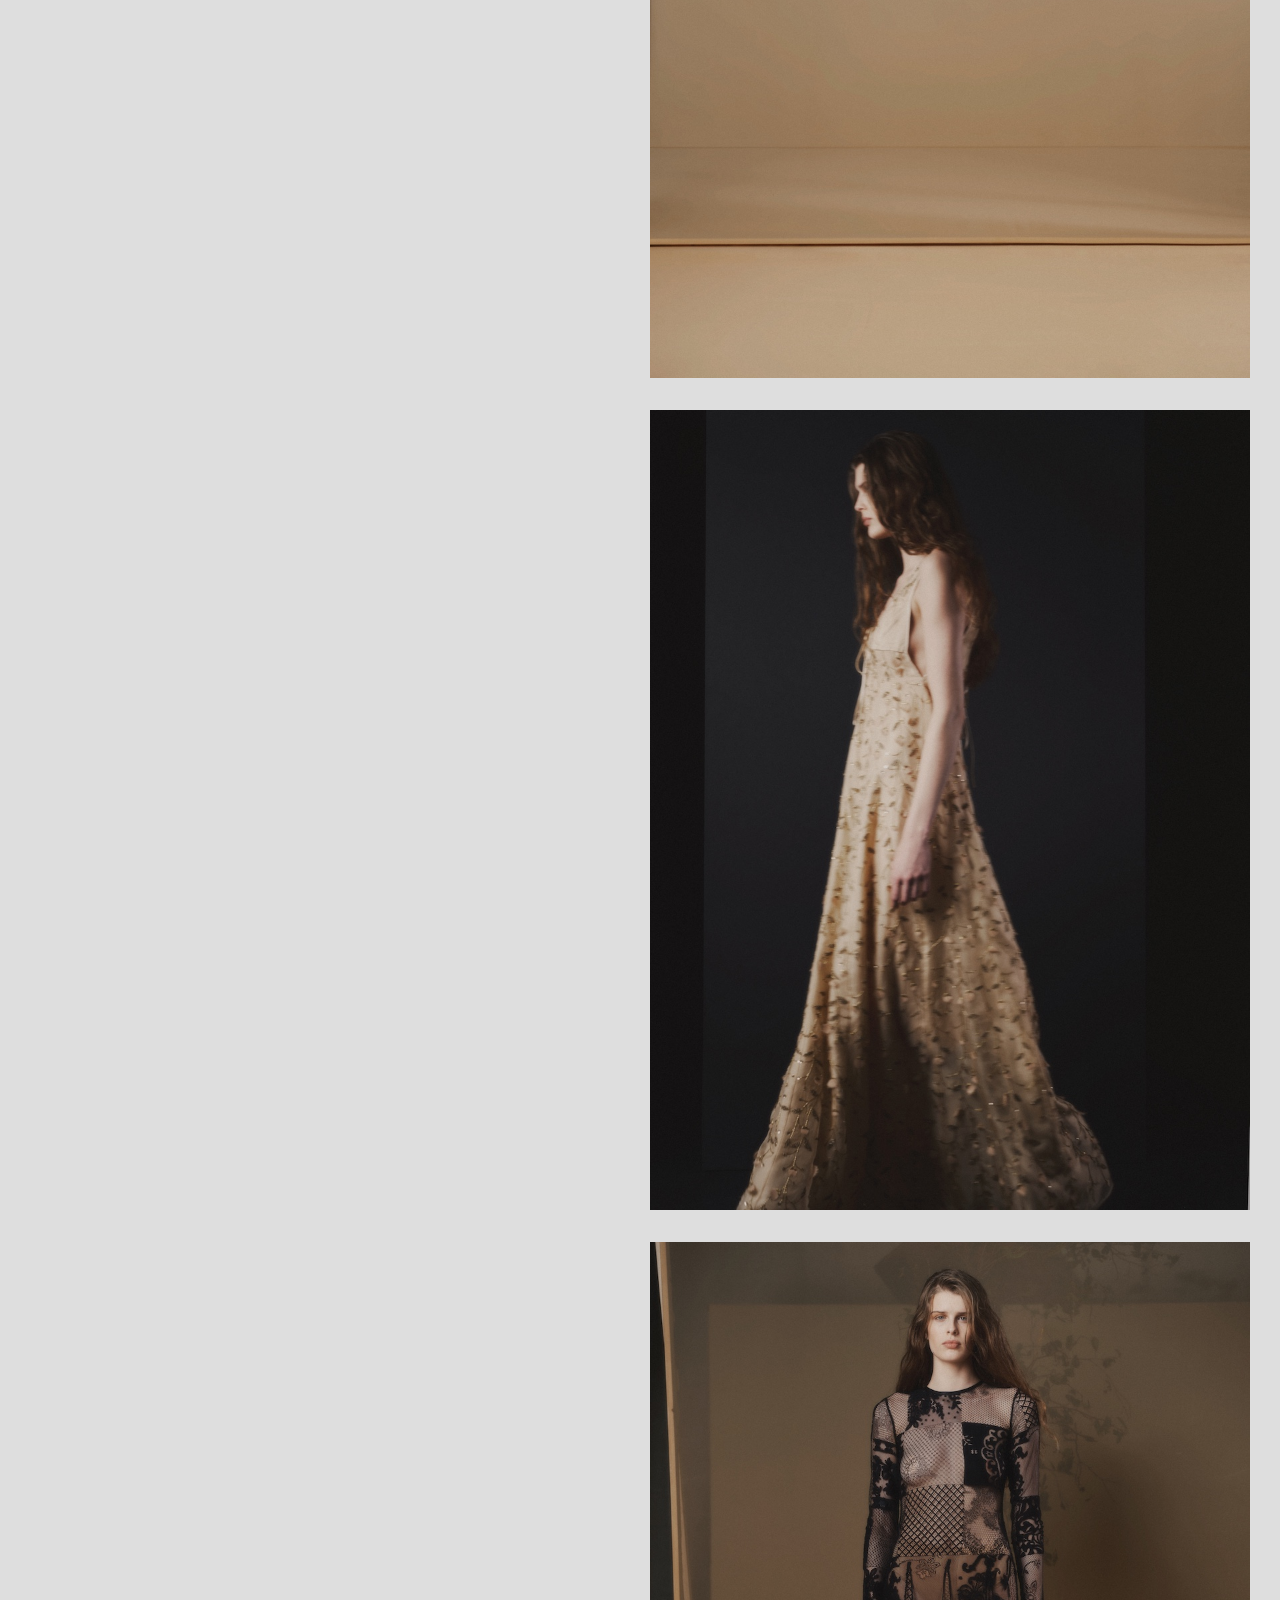
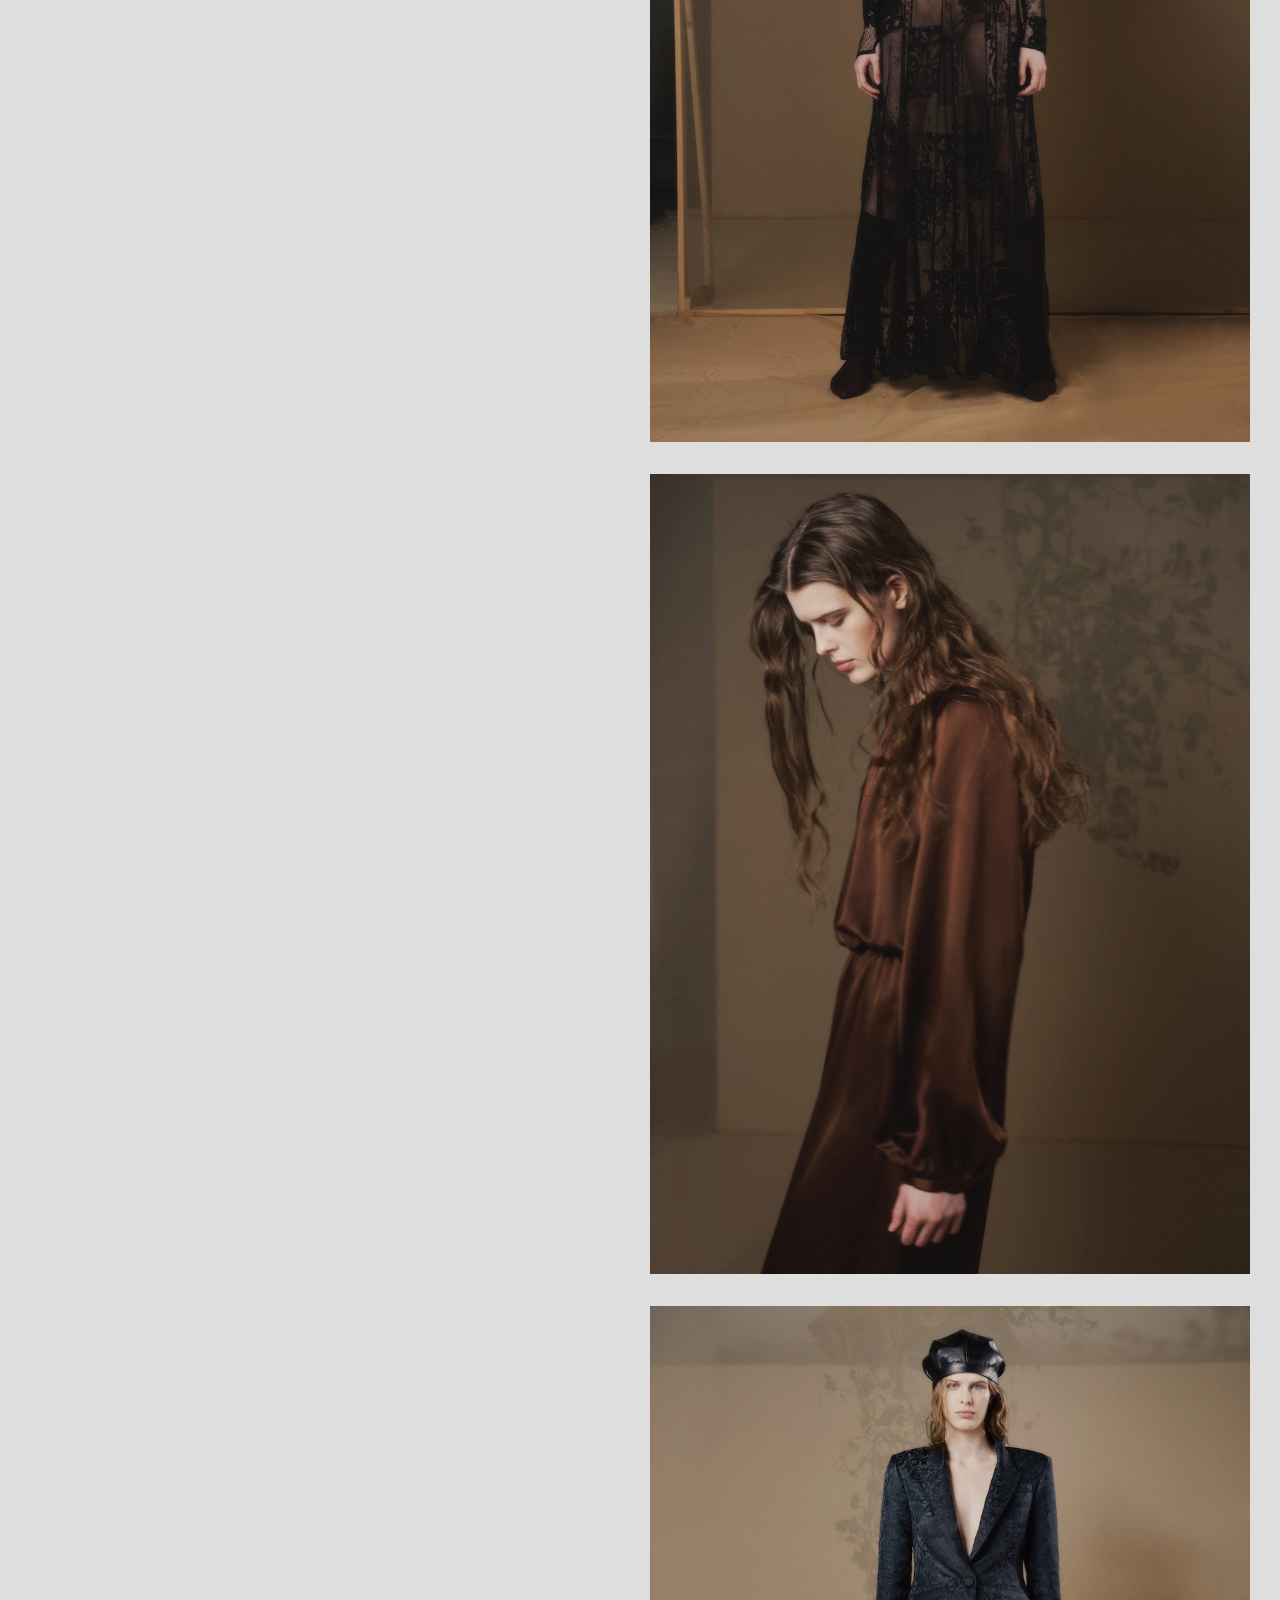
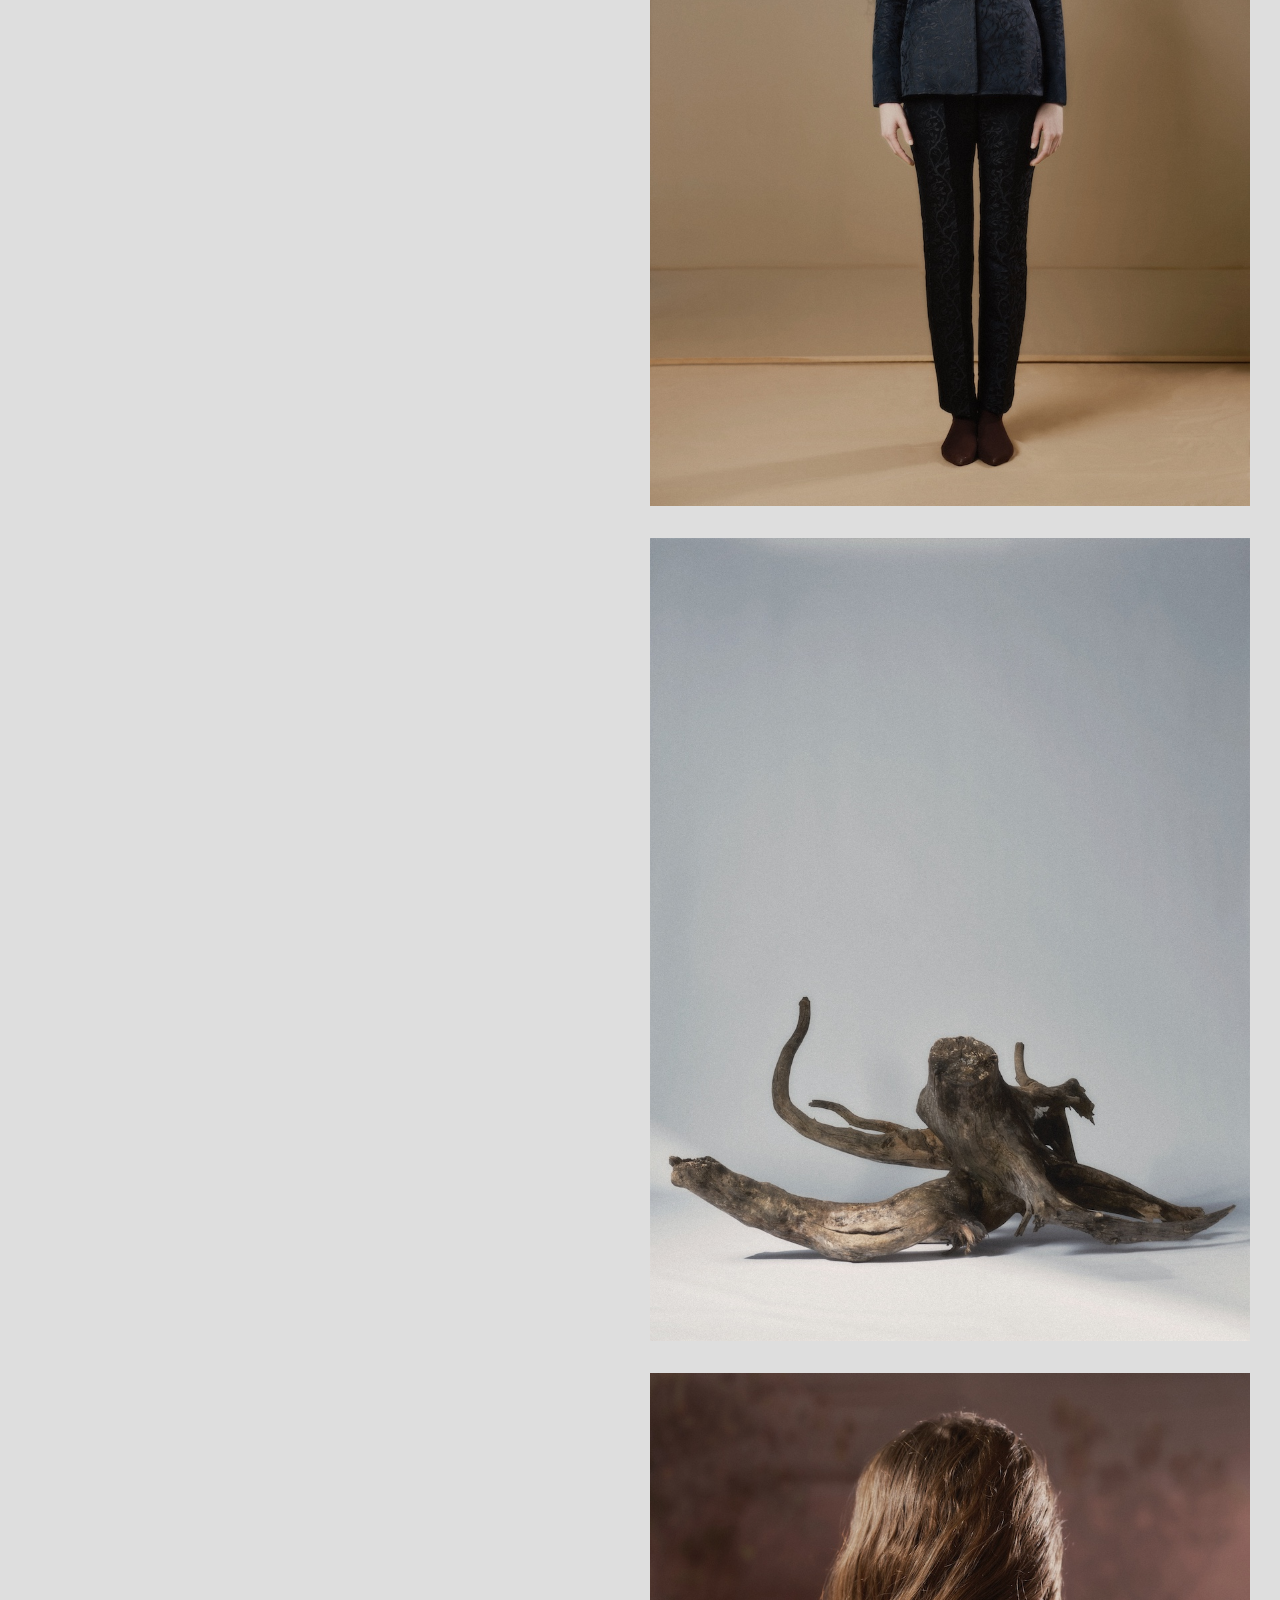
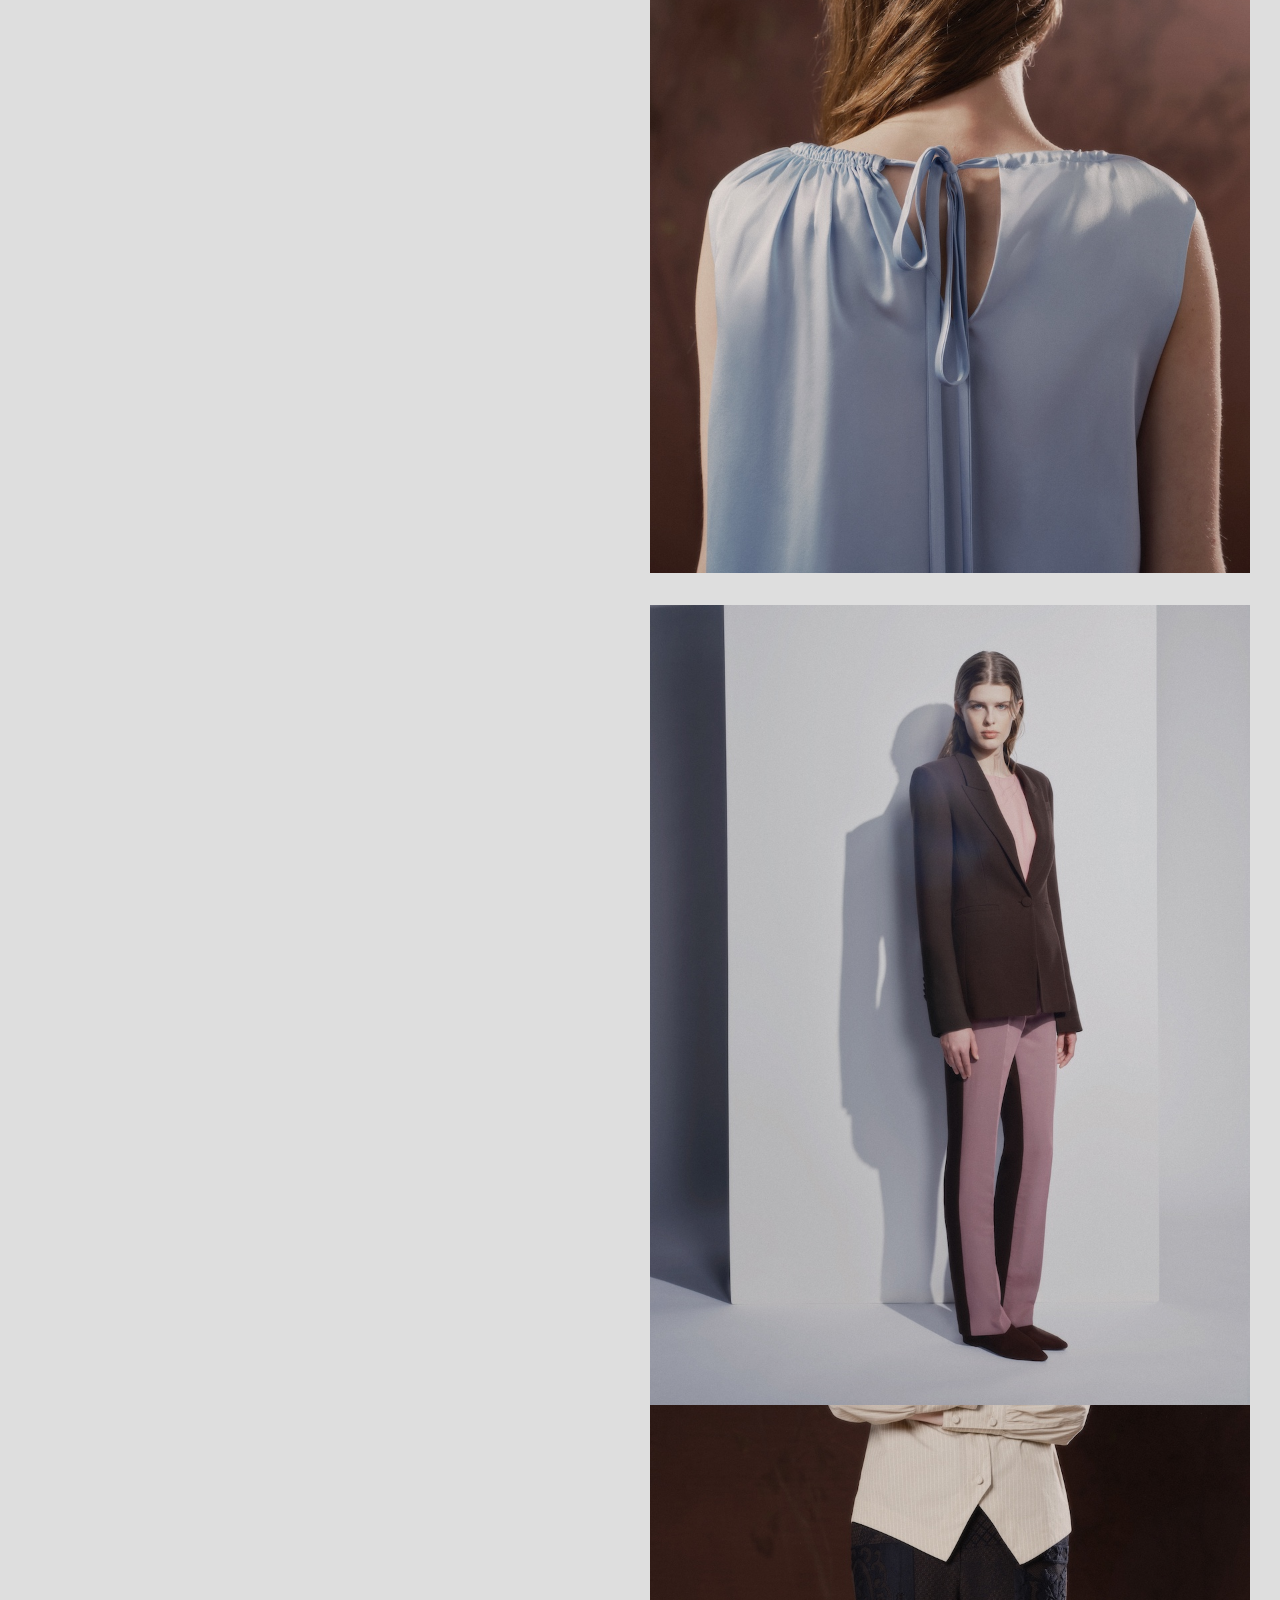
==== commit 27e42739: "add shop link" ====
--- a/collections/fall-winter-2026/index.html
+++ b/collections/fall-winter-2026/index.html
@@ -17,6 +17,10 @@
         <ul>
           <li>
             <a href="/" title="go to home page">home</a>
+          </li>
+          <li>
+            <a href="https://shop.mel-usine.com/" title="go to shop page" target="_blank"
+              rel="noopener noreferrer">shop</a>
           </li>
           <li>
             <a href="/collections/fall-winter-2026" class="active" title="go to collections page">collections</a>
--- a/style.css
+++ b/style.css
@@ -1,5 +1,5 @@
 .home {
-  background-color: #776855;
+  background-color: #7f6954;
   background-image: url('public/SHOT_17_090.jpg');
   background-position: bottom 40% right 20%;
   background-repeat: no-repeat;
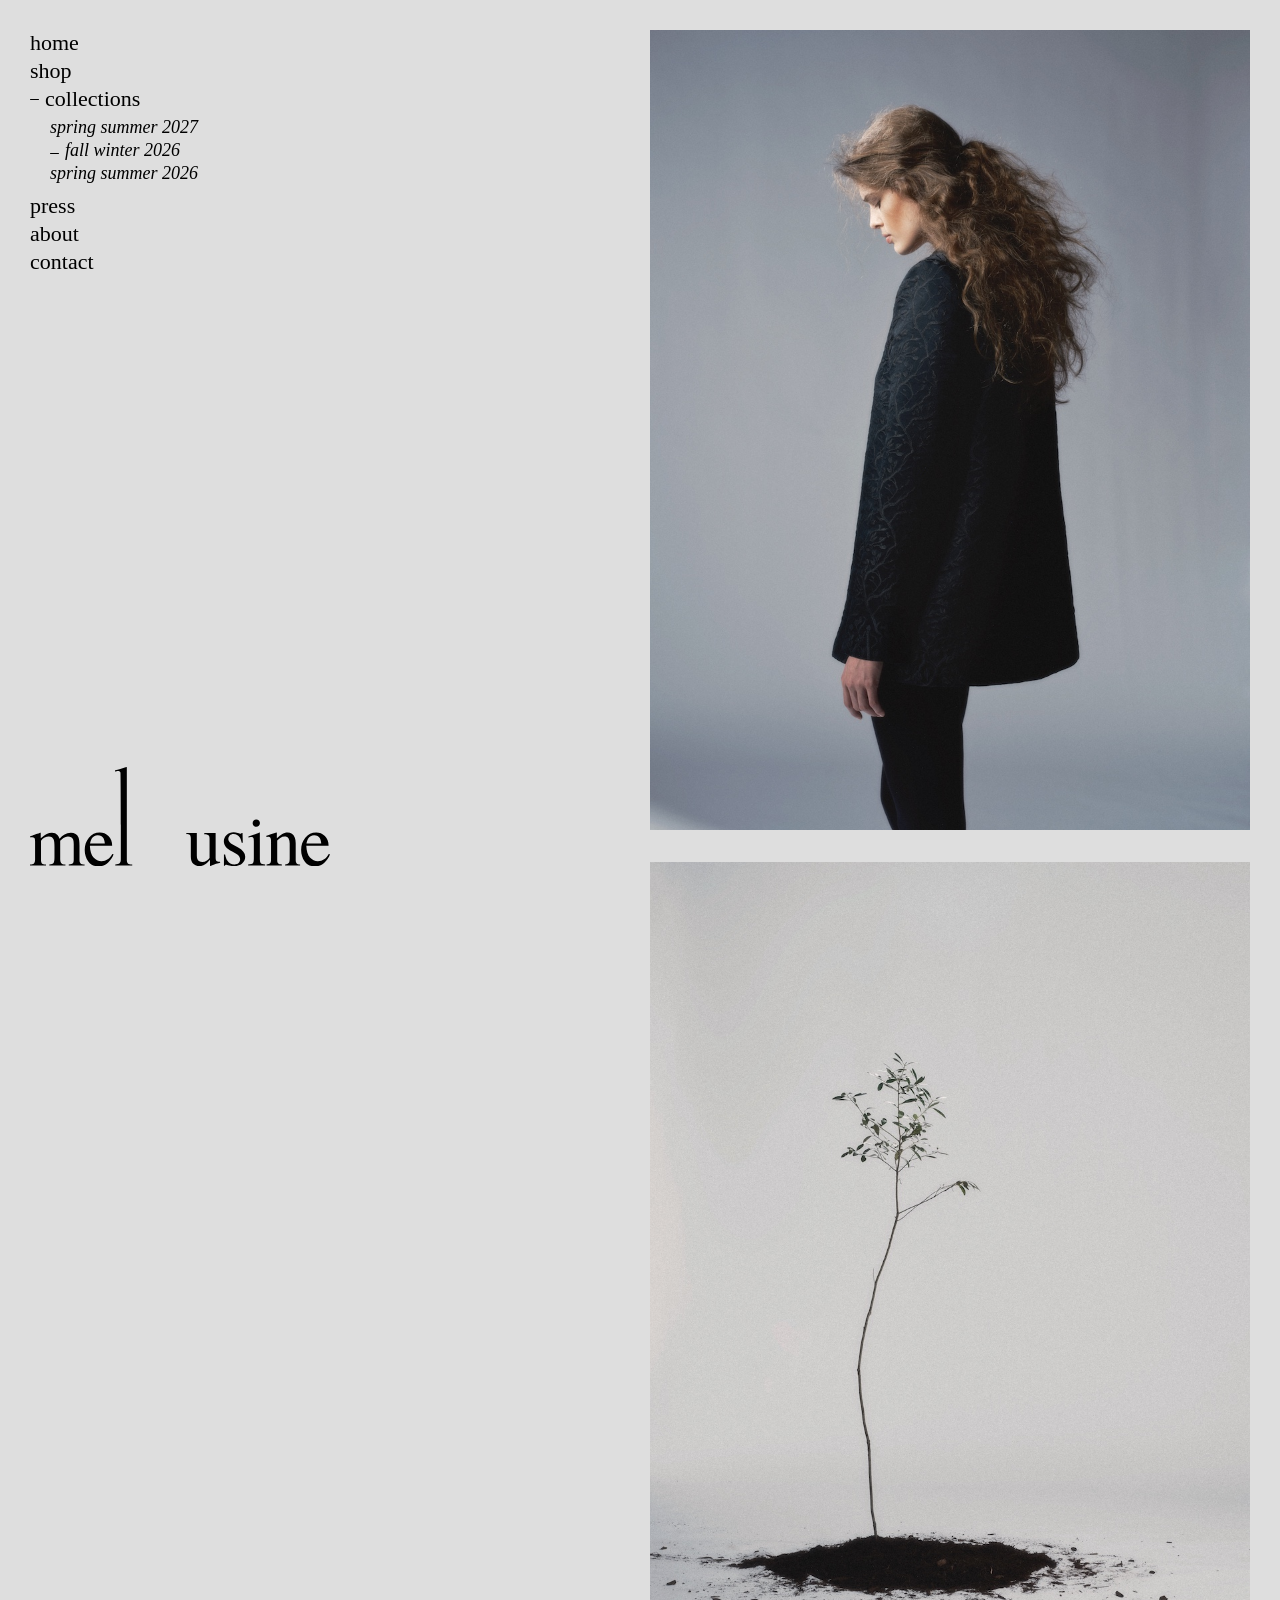
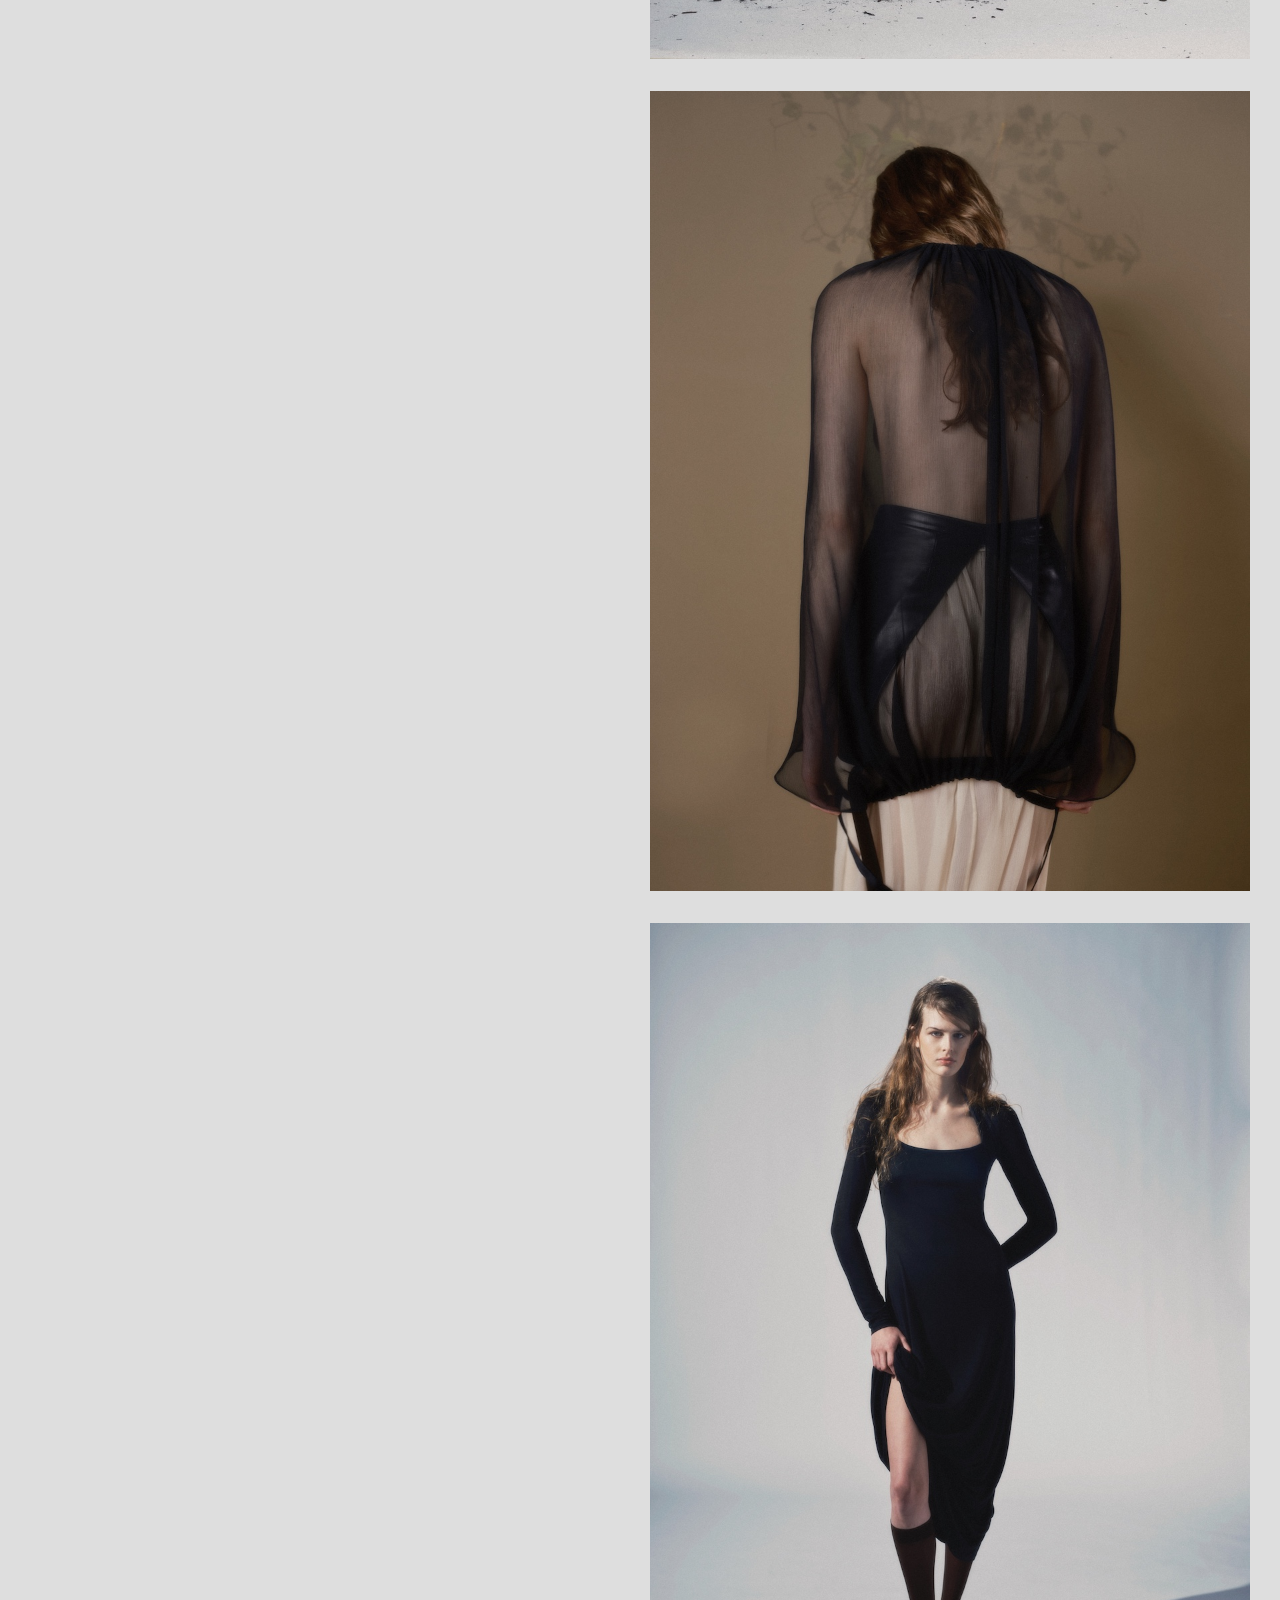
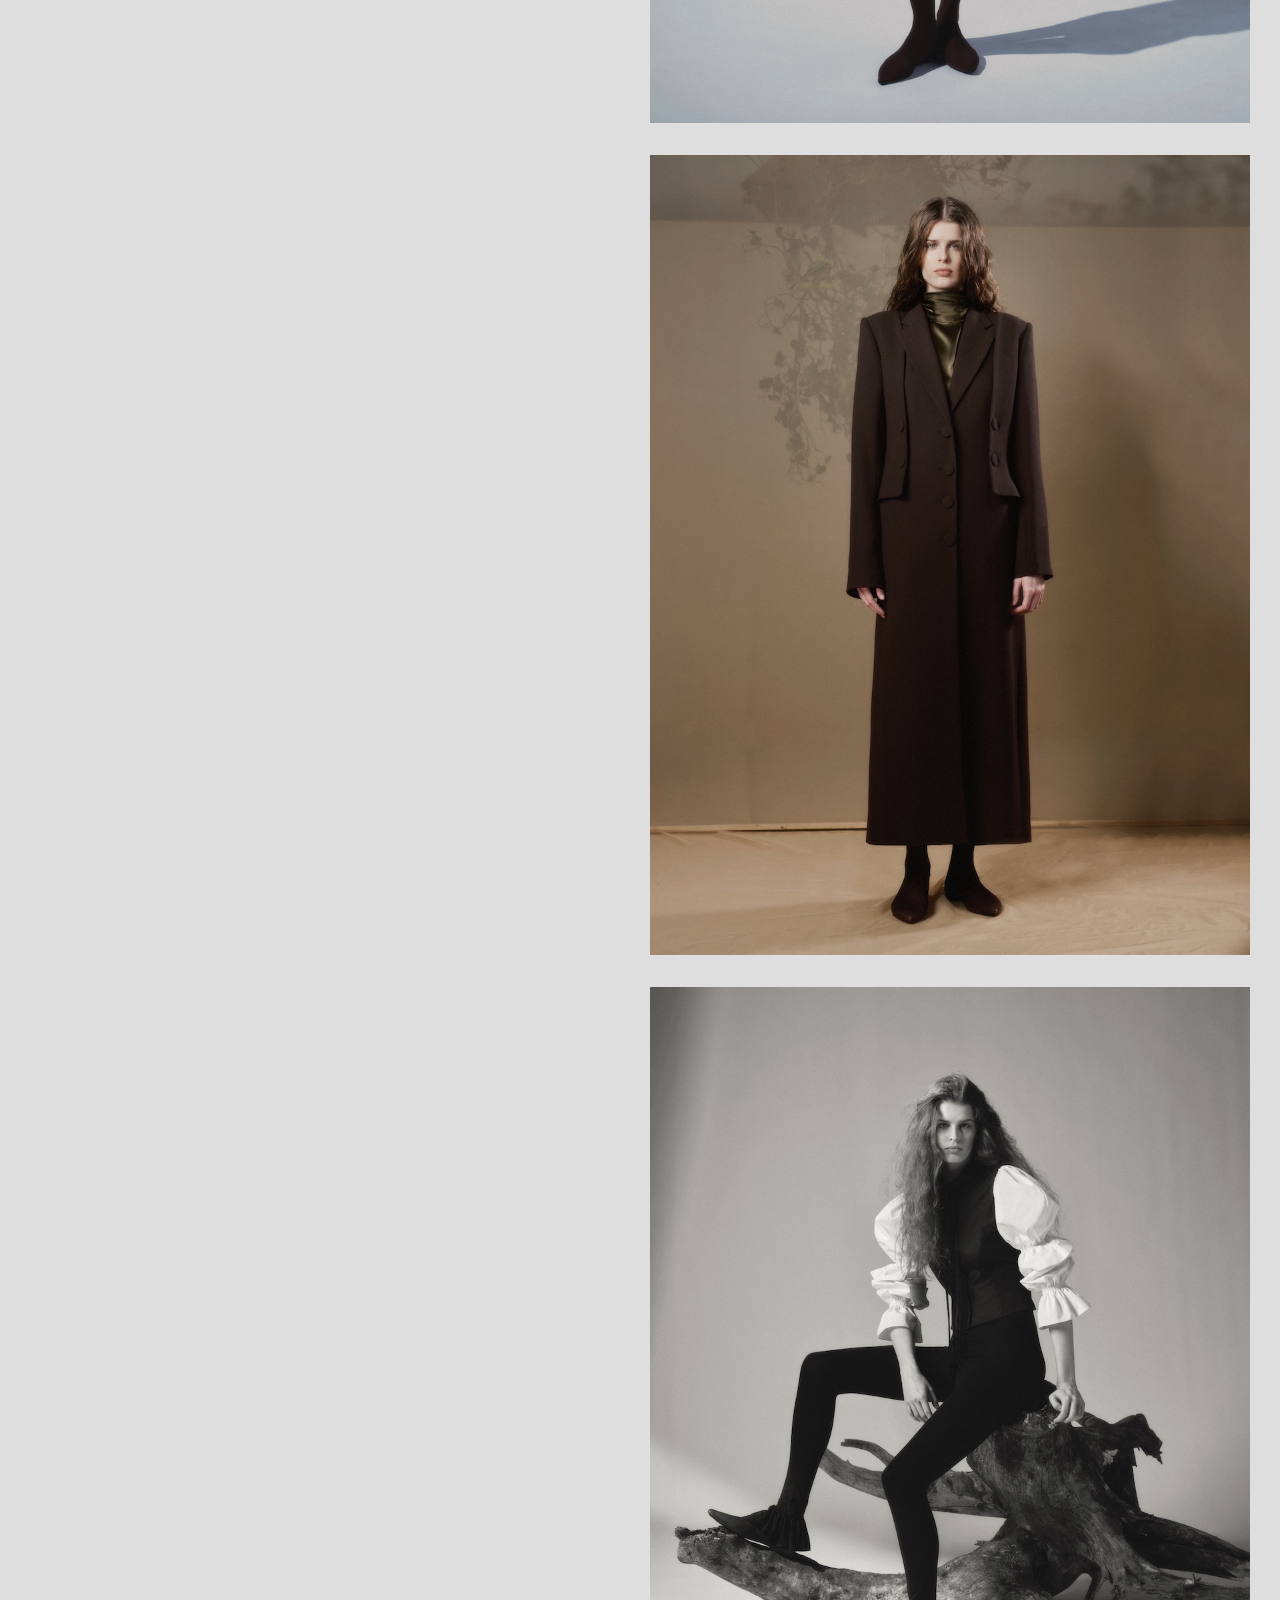
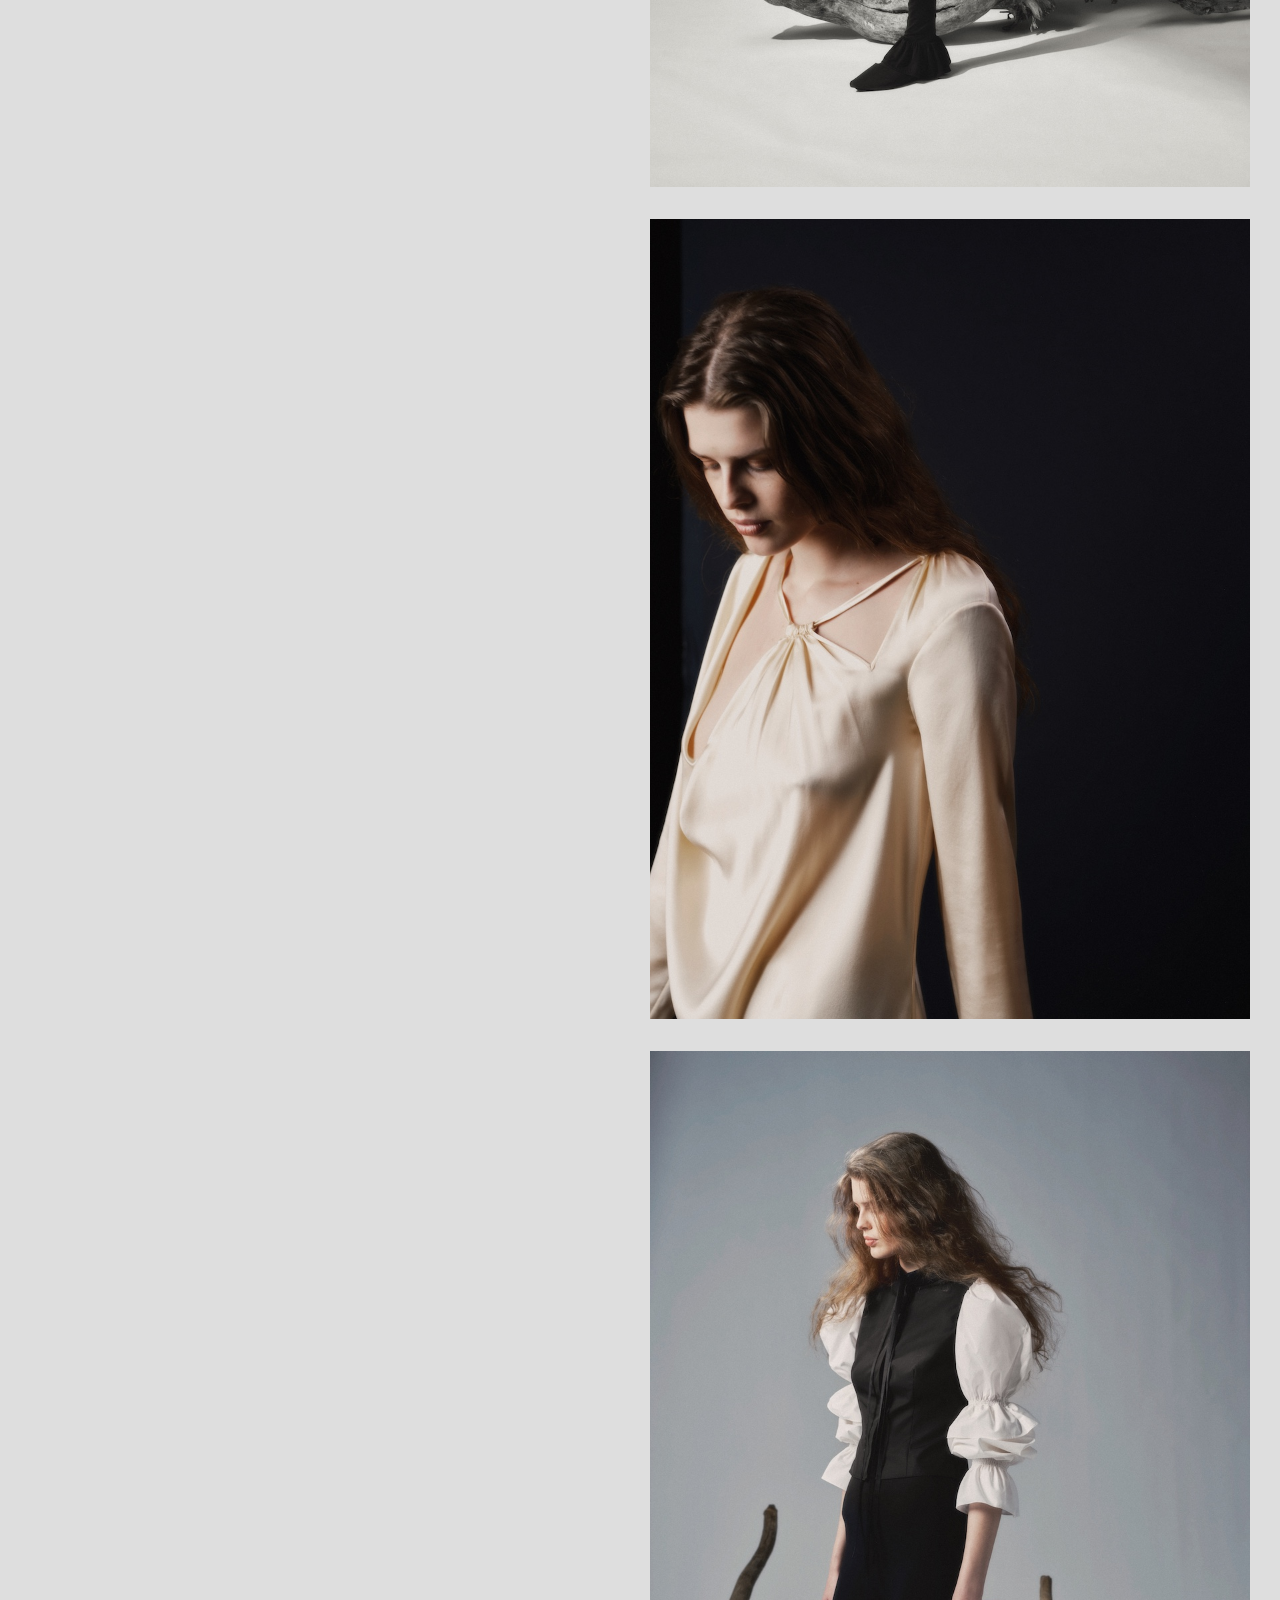
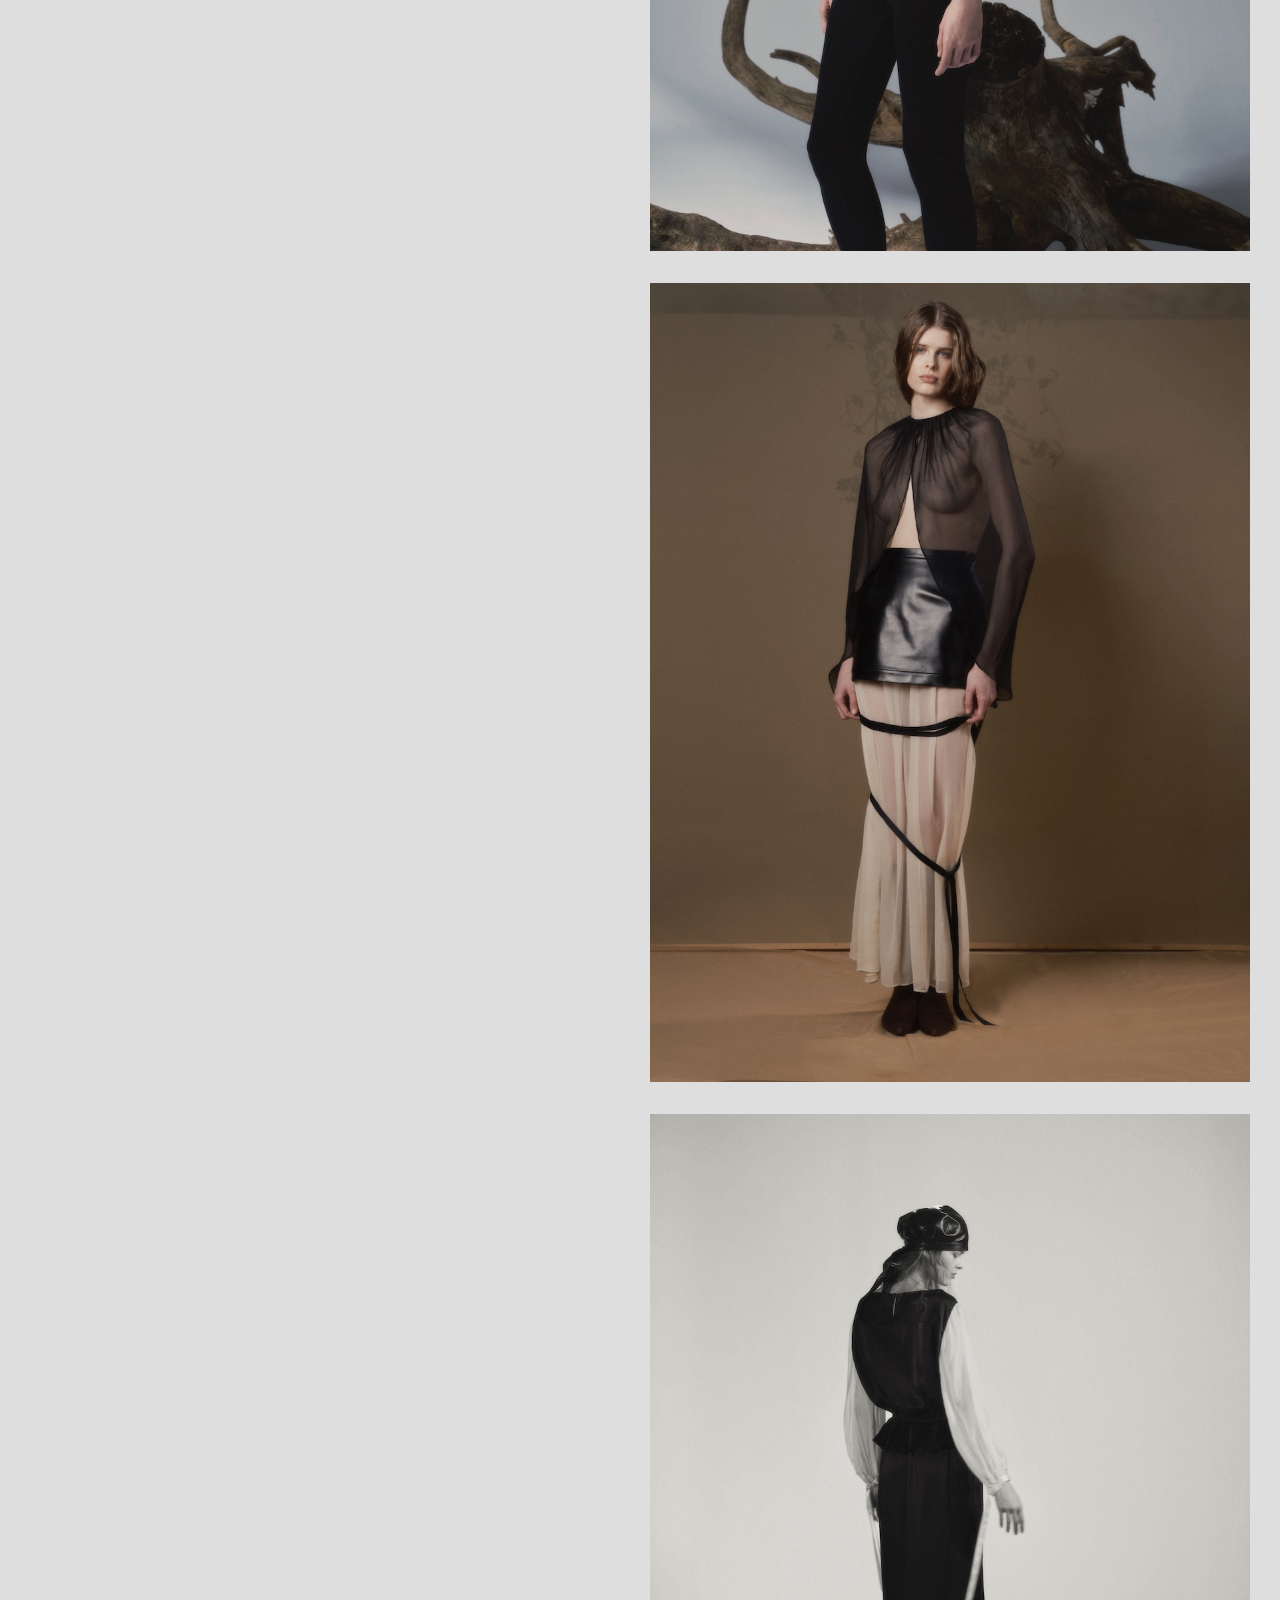
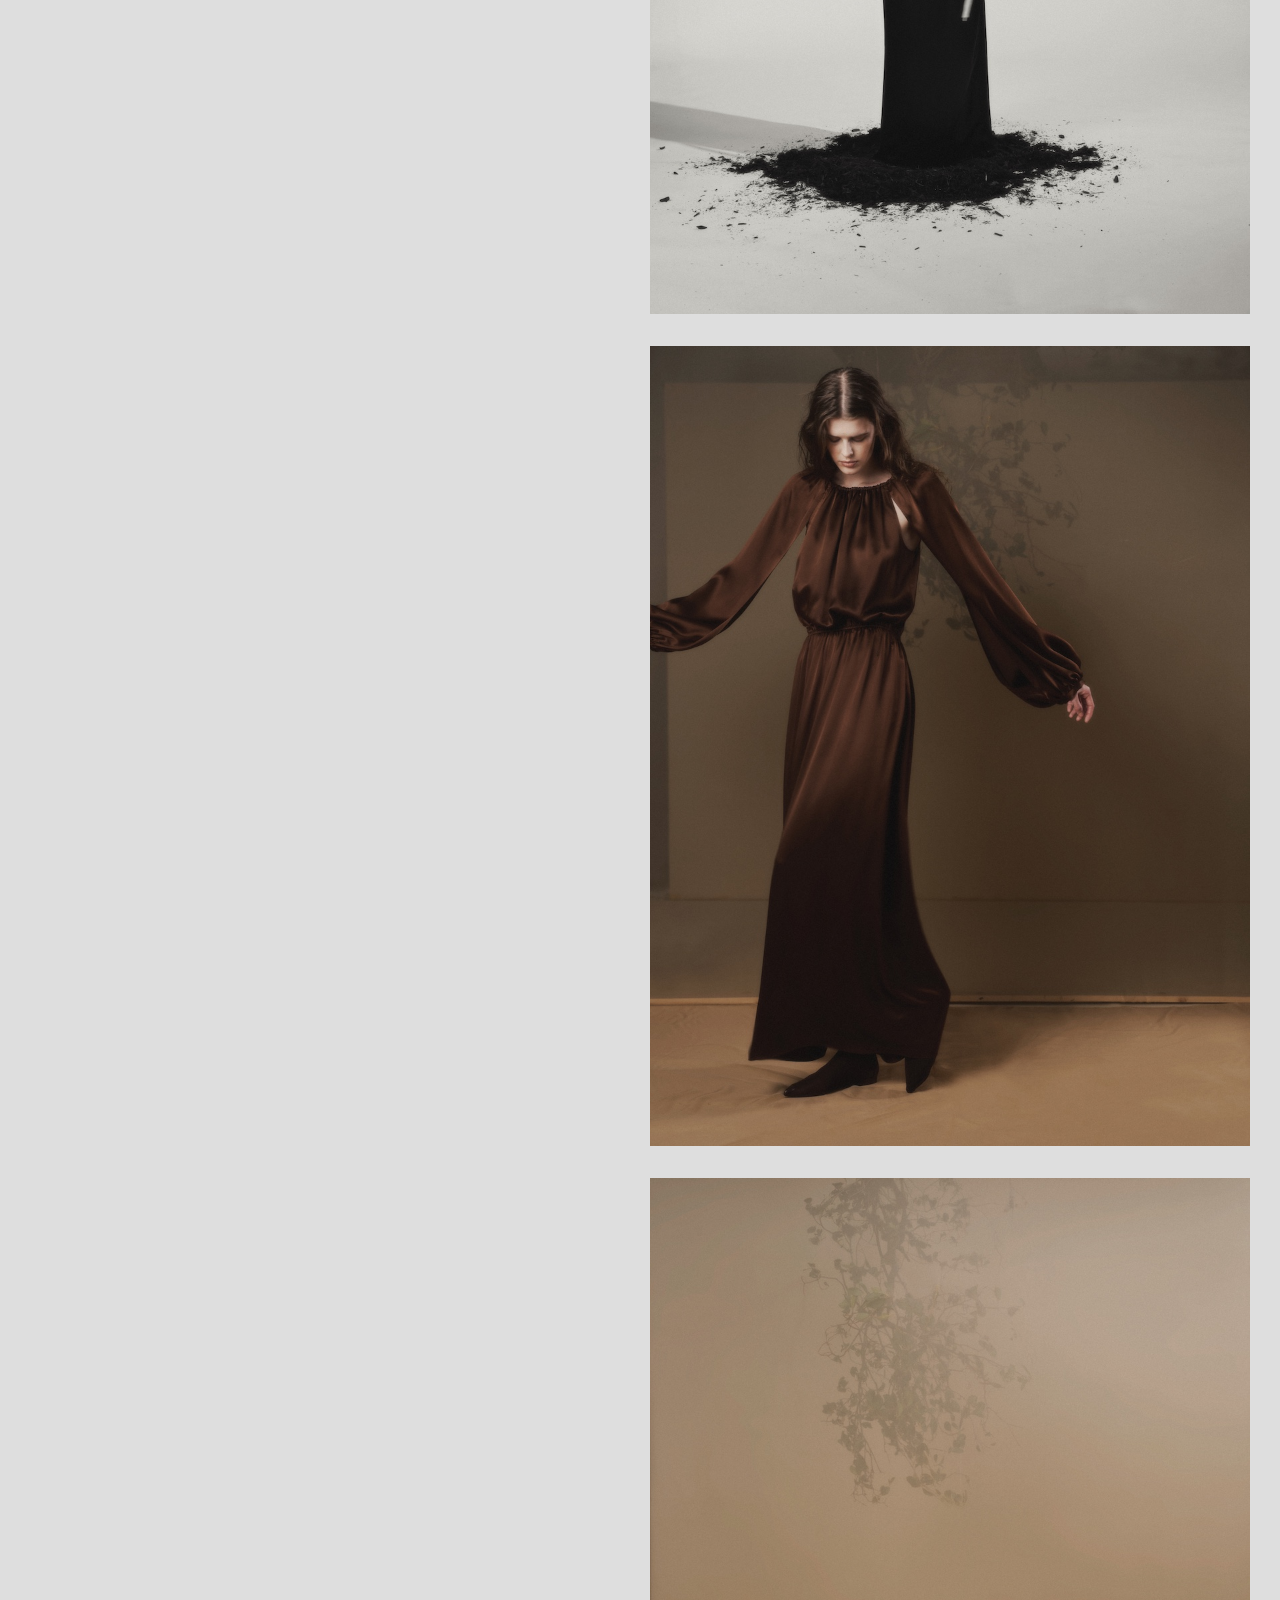
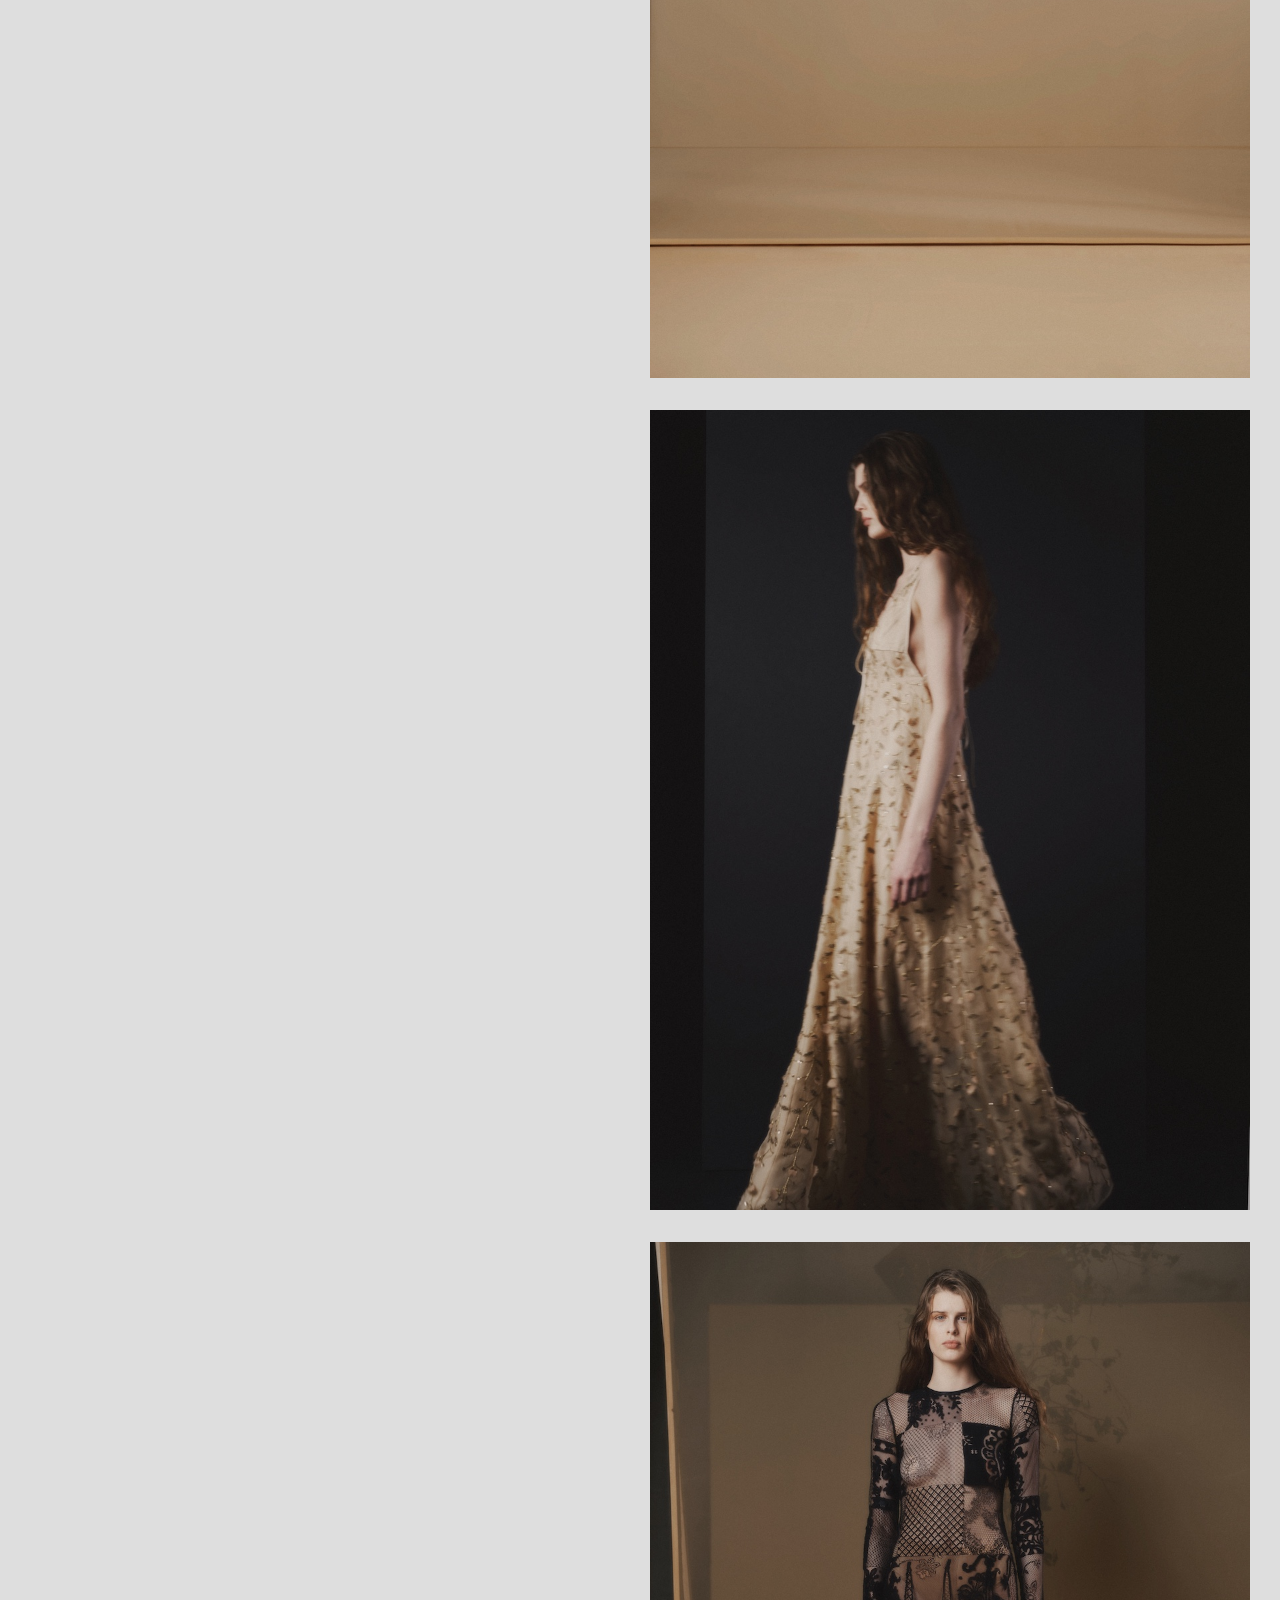
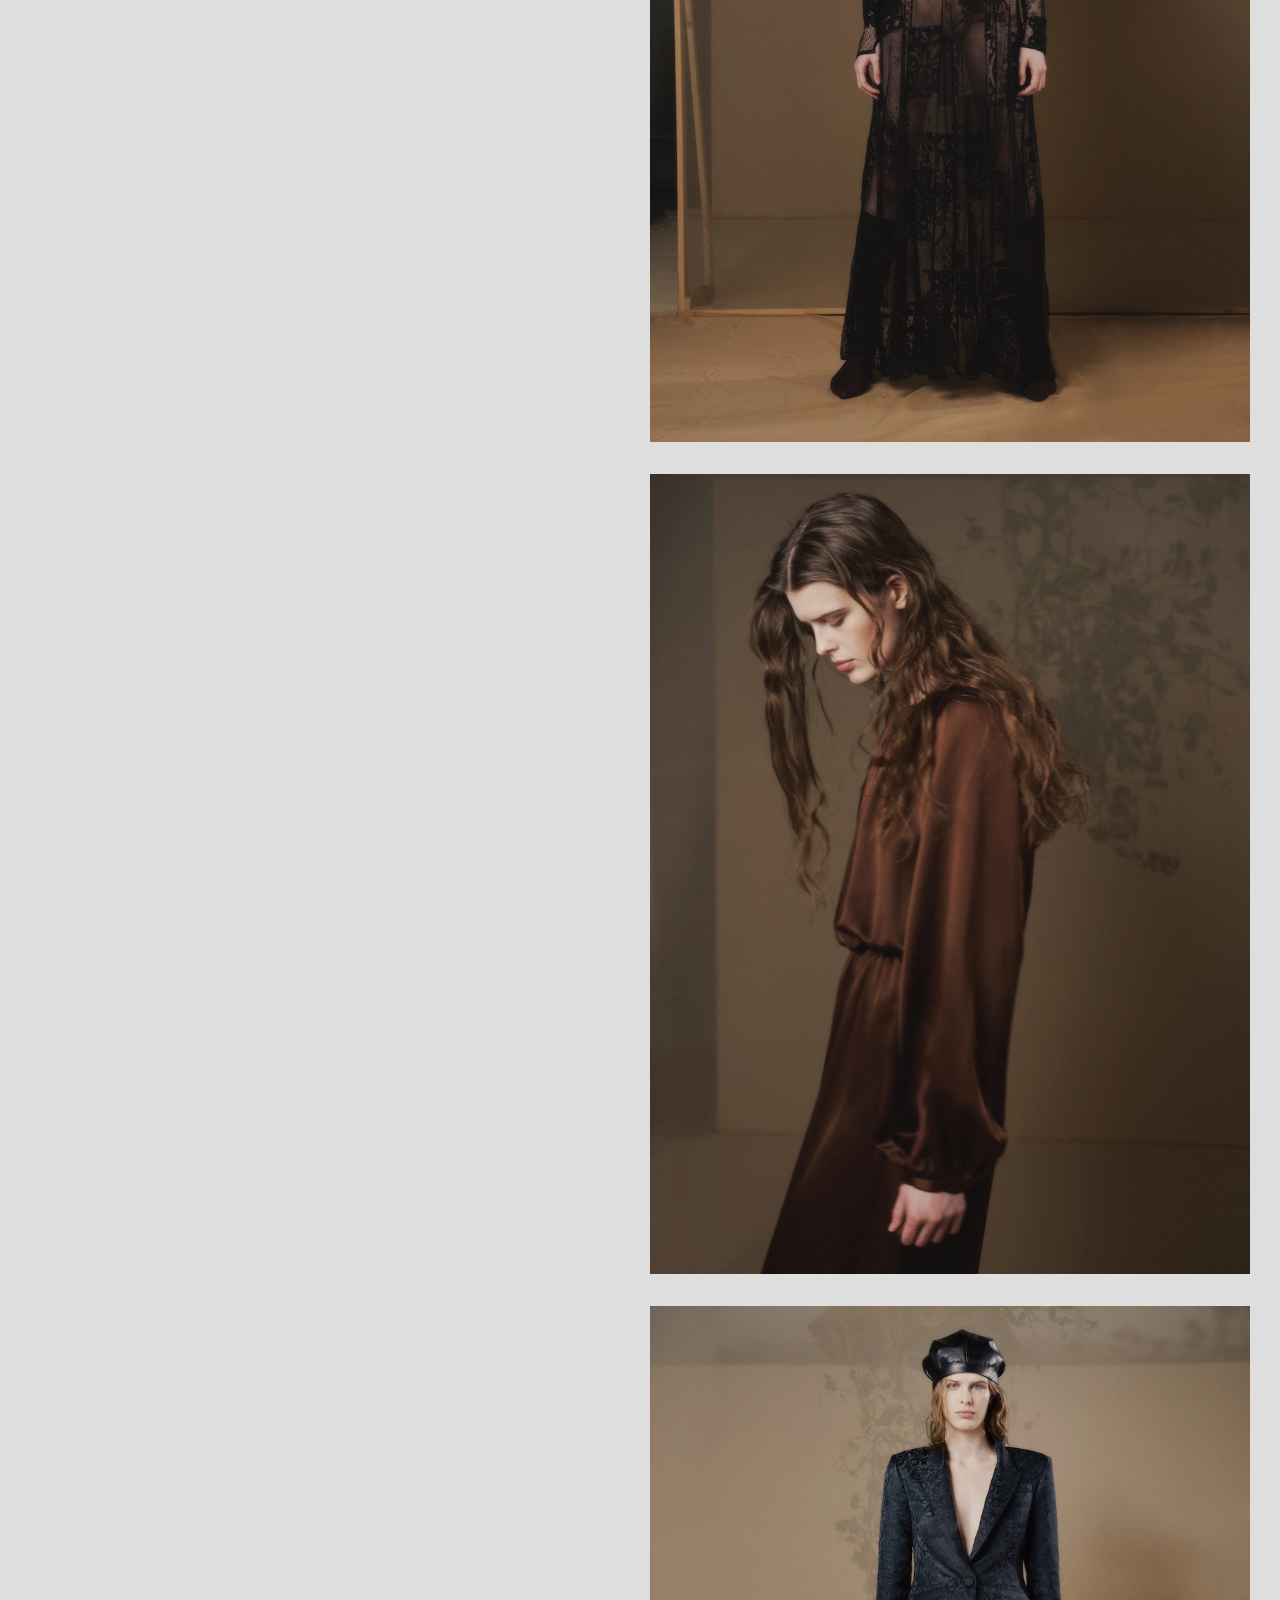
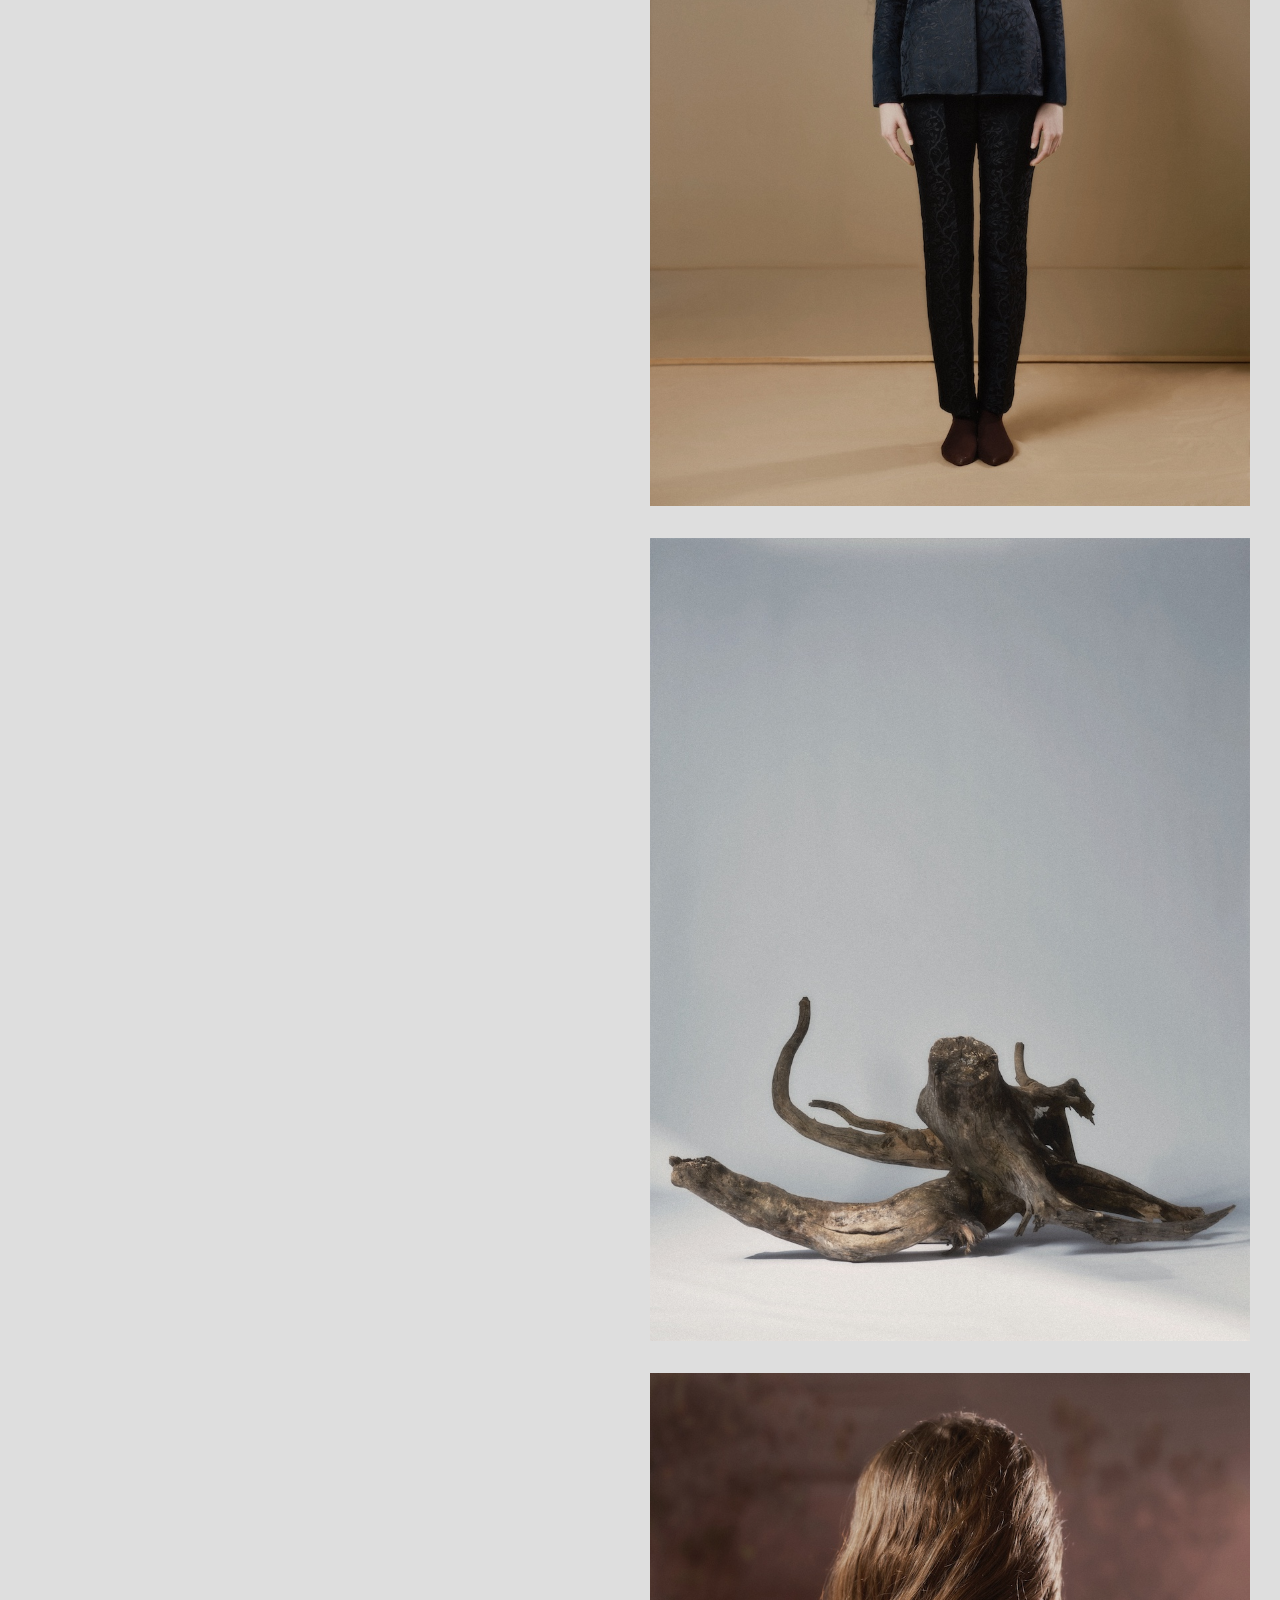
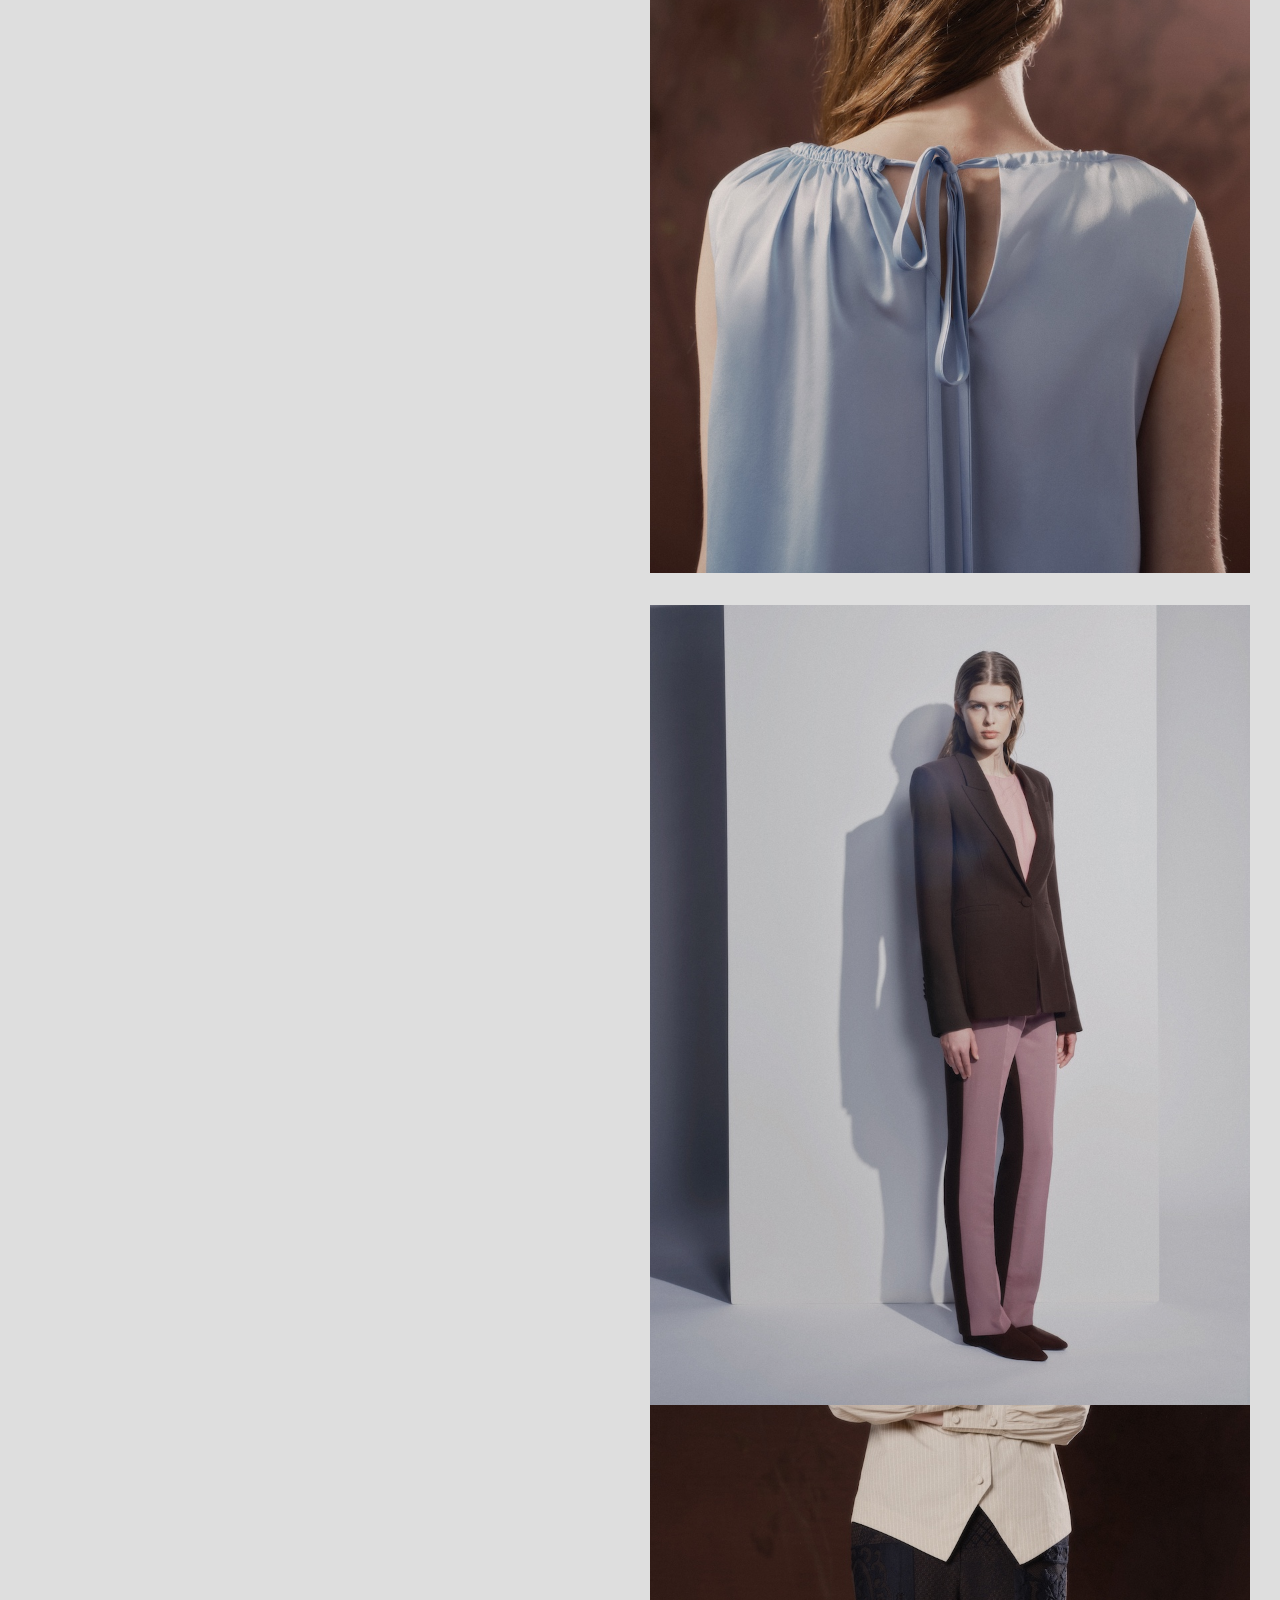
==== commit 8d1fcc99: "add new collection and update bg" ====
--- a/collections/fall-winter-2026/index.html
+++ b/collections/fall-winter-2026/index.html
@@ -23,8 +23,9 @@
               rel="noopener noreferrer">shop</a>
           </li>
           <li>
-            <a href="/collections/fall-winter-2026" class="active" title="go to collections page">collections</a>
+            <a href="/collections/spring-summer-2027" class="active" title="go to collections page">collections</a>
             <ul class="subnav">
+              <li><a href="/collections/spring-summer-2027">spring summer 2027</a></li>
               <li><a href="/collections/fall-winter-2026" class="active">fall winter 2026</a></li>
               <li><a href="/collections/spring-summer-2026">spring summer 2026</a></li>
             </ul>
--- a/style.css
+++ b/style.css
@@ -1,6 +1,6 @@
 .home {
-  background-color: #7f6954;
-  background-image: url('public/SHOT_17_090.jpg');
+  background-color: #a8a7a4;
+  background-image: url('public/spring-summer-2027/16.jpg');
   background-position: bottom 40% right 20%;
   background-repeat: no-repeat;
   background-size: contain;
@@ -109,6 +109,10 @@
   padding-left: 0;
 }
 
+.images:hover {
+  padding-left: 0;
+}
+
 .footer svg * {
   fill: black;
 }
@@ -135,7 +139,7 @@
 }
 
 .grid {
-  padding: 150px 10px 10px;
+  padding: 300px 10px 10px;
 }
 
 .tall {
@@ -216,6 +220,11 @@
   padding-top: 1rem;
 }
 
+.images {
+  display: grid;
+  grid-gap: 0.5rem;
+}
+
 @media (min-width: 860px) {
   .home {
     background-position: bottom 40% right;
@@ -265,6 +274,7 @@
     grid-template-columns: 1fr 1fr;
     gap: 20px;
     width: 100%;
+    padding: 150px 10px 10px;
   }
 
   .footer-locked {
